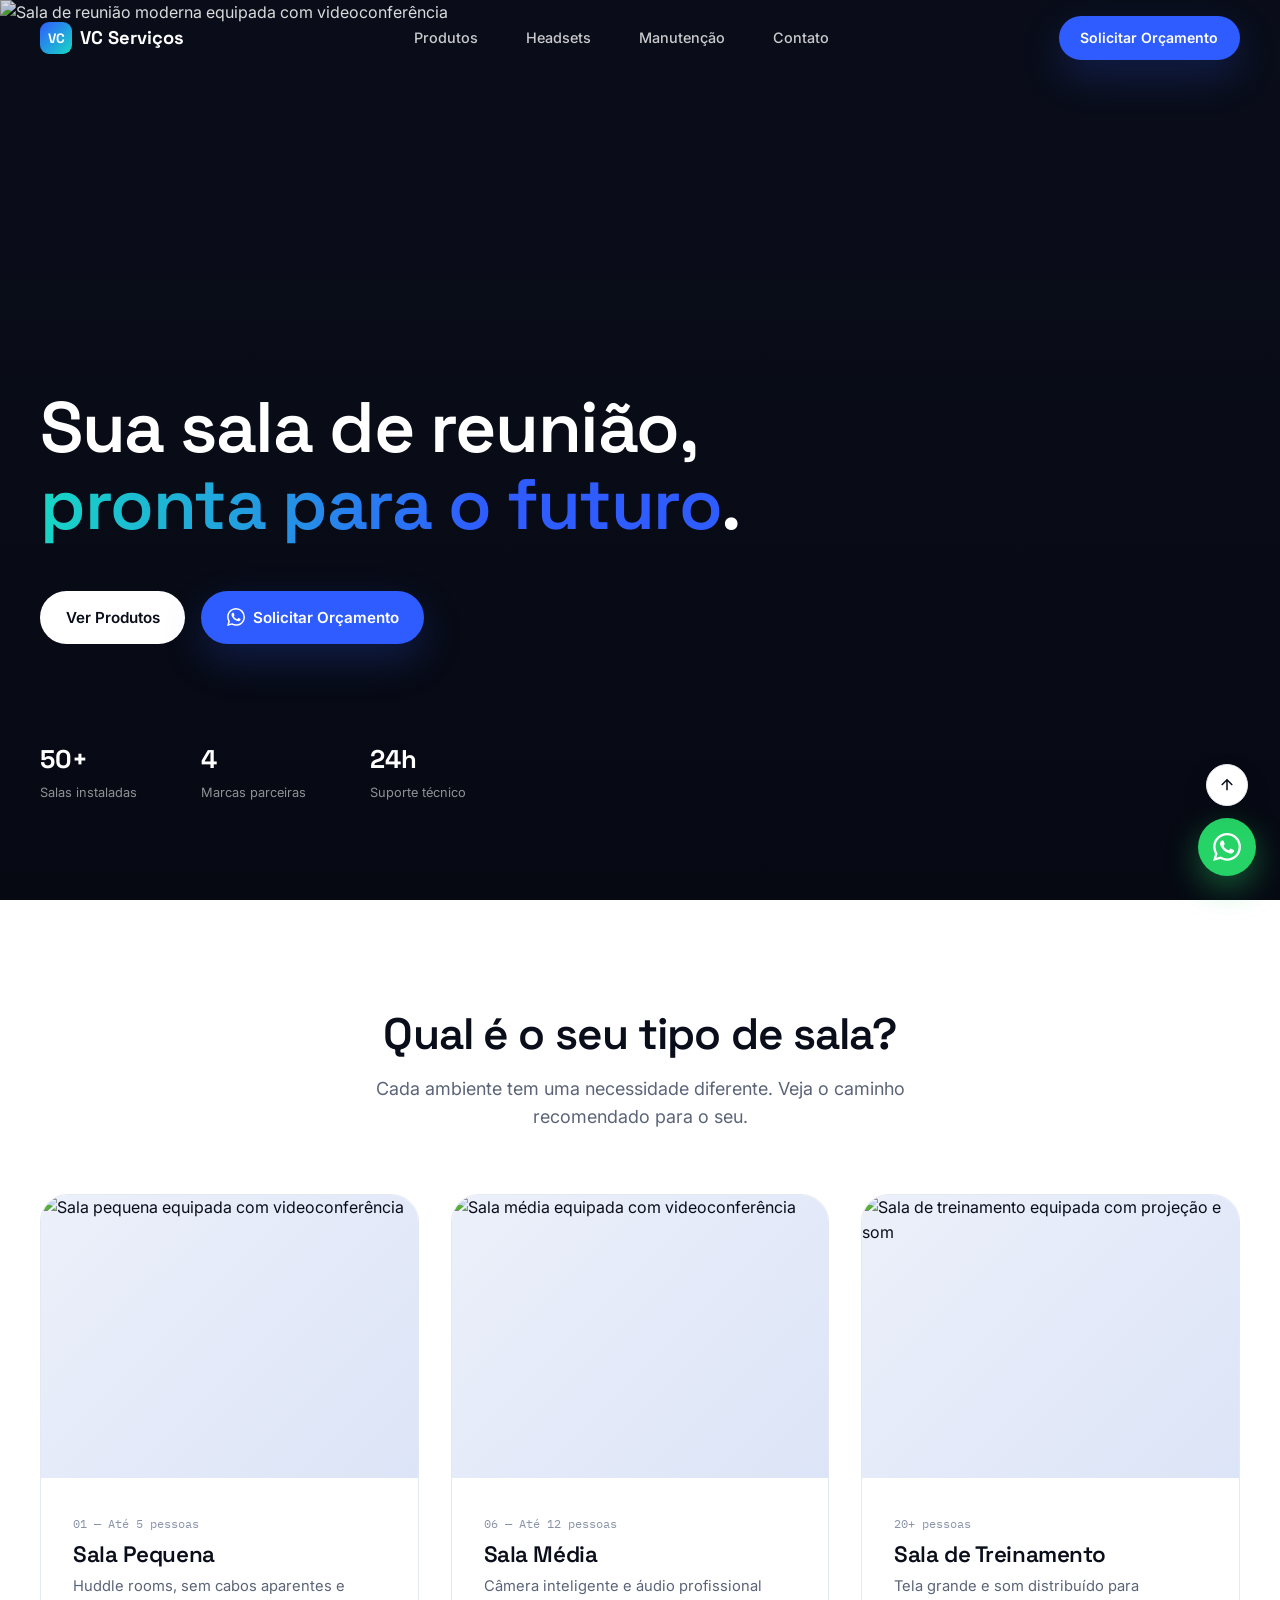
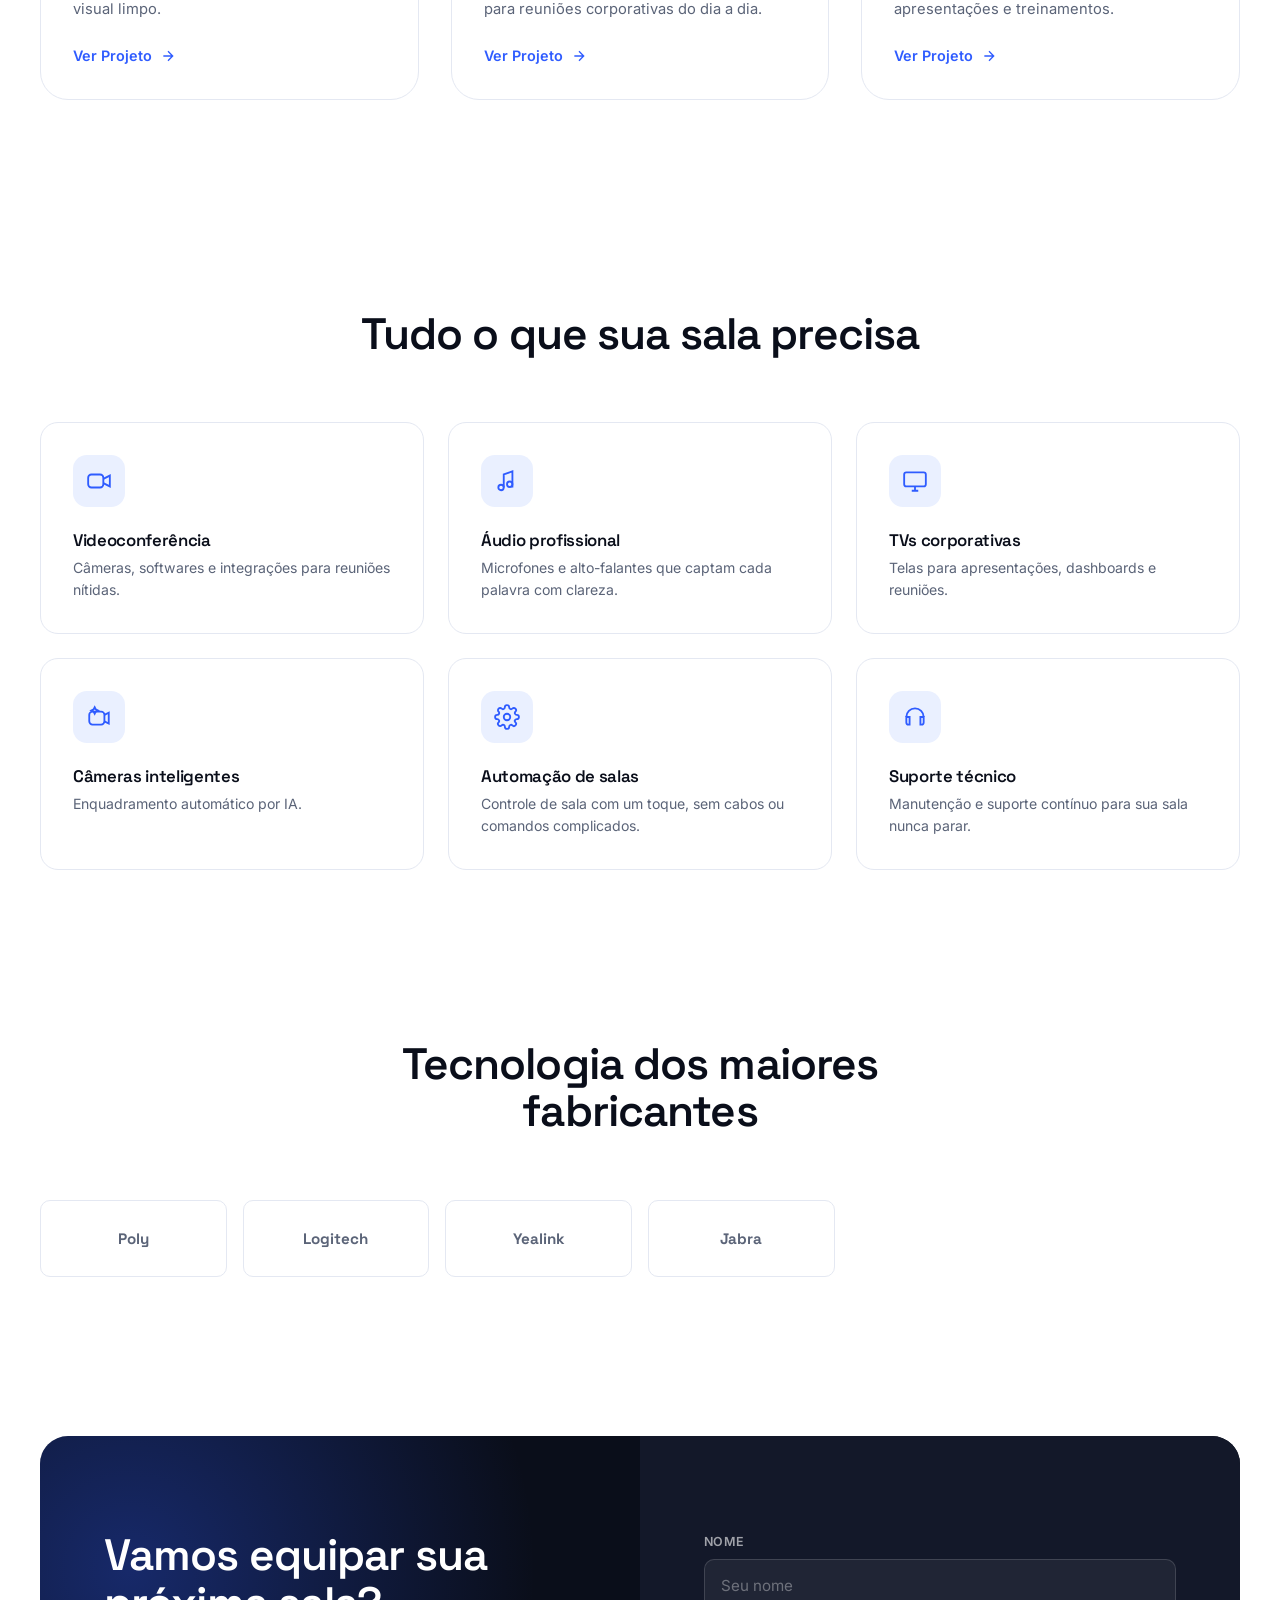
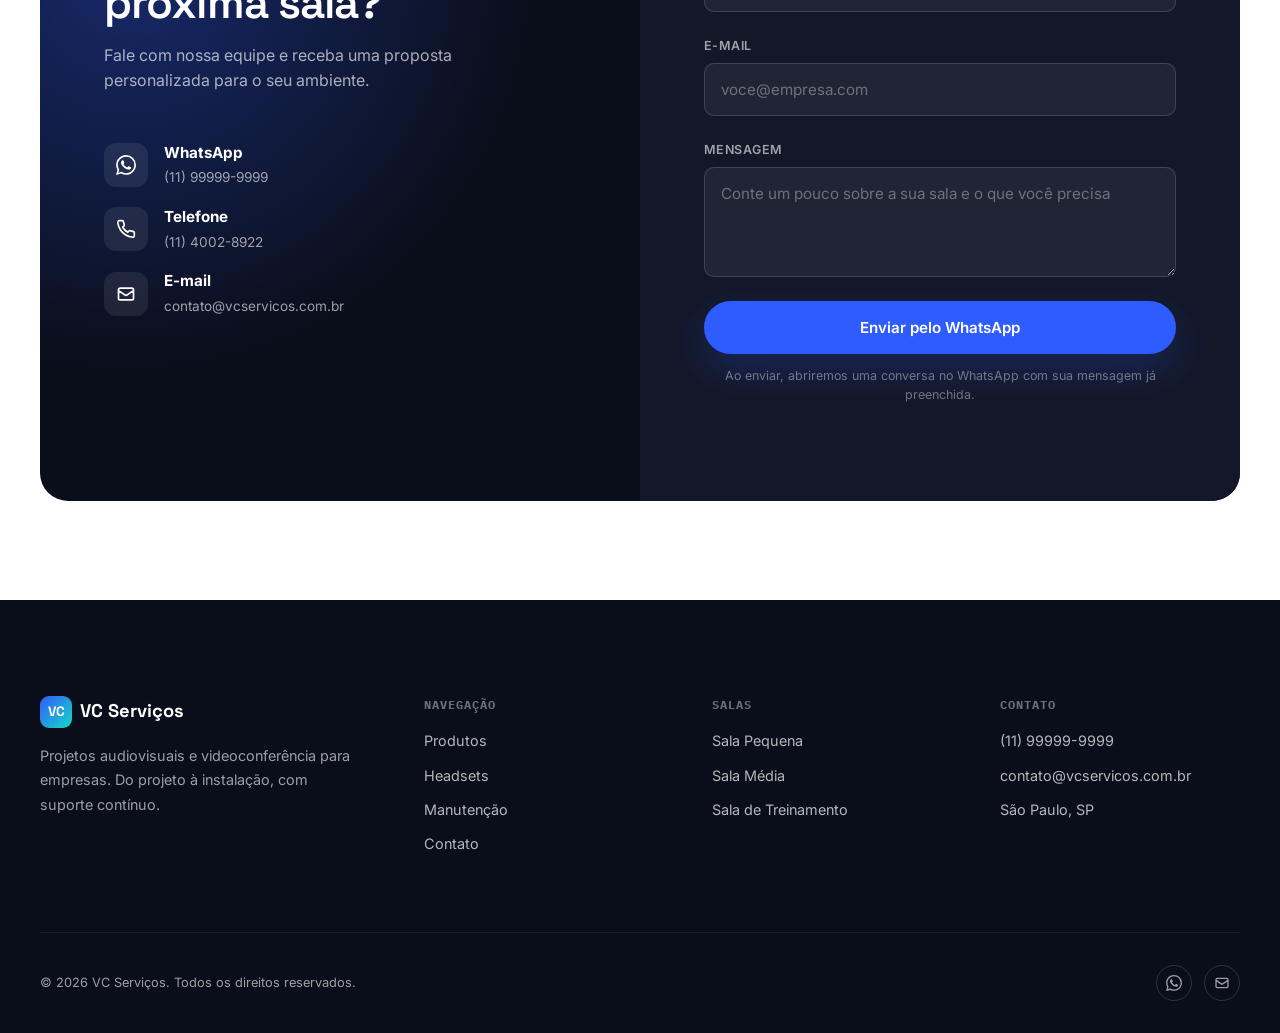
==== index.html @ ea846c91 "Create pages for headset and  maintence" ====
<!DOCTYPE html>
<html lang="pt-BR">
<head>
<meta charset="UTF-8" />
<meta name="viewport" content="width=device-width, initial-scale=1.0" />
<title>VC Serviços — Videoconferência e Projetos Audiovisuais Corporativos</title>
<meta name="description" content="Projetamos, instalamos e damos suporte a salas de reunião com videoconferência, áudio profissional e automação. Soluções para salas pequenas e médias." />
<link rel="preconnect" href="https://fonts.googleapis.com">
<link rel="preconnect" href="https://fonts.gstatic.com" crossorigin>
<link href="https://fonts.googleapis.com/css2?family=Space+Grotesk:wght@500;600;700&family=Inter:wght@400;500;600;700&family=IBM+Plex+Mono:wght@500&display=swap" rel="stylesheet">
<link rel="stylesheet" href="css/tokens.css" />
<link rel="stylesheet" href="css/components.css" />
<link rel="stylesheet" href="css/sections.css" />
</head>
<body>

<header class="header" id="site-header">
  <div class="container header-inner">
    <a href="index.html" class="brand">
      <span class="brand-mark">VC</span>
      VC Serviços
    </a>
    <nav class="nav-links">
      <a href="produtos.html">Produtos</a>
      <a href="headsets.html">Headsets</a>
      <a href="manutencao.html">Manutenção</a>
      <a href="#contato">Contato</a>
    </nav>
    <div class="header-actions">
      <a href="https://wa.me/5511999999999?text=Olá! Quero solicitar um orçamento." target="_blank" class="btn btn-primary">
        Solicitar Orçamento
      </a>
      <button class="nav-toggle" id="nav-toggle" aria-label="Abrir menu" aria-expanded="false">
        <svg viewBox="0 0 24 24" fill="none" stroke="currentColor" stroke-width="2"><path d="M4 7h16M4 12h16M4 17h16"/></svg>
      </button>
    </div>
  </div>
</header>

<div class="mobile-nav" id="mobile-nav">
  <a href="produtos.html">Produtos</a>
  <a href="headsets.html">Headsets</a>
  <a href="manutencao.html">Manutenção</a>
  <a href="#contato">Contato</a>
  <a href="https://wa.me/5511999999999?text=Olá! Quero solicitar um orçamento." target="_blank" class="btn btn-primary">Solicitar Orçamento</a>
</div>

<!-- ============================= HERO ============================= -->
<section class="hero">
  <div class="hero-media">
    <img src="https://images.pexels.com/photos/236730/pexels-photo-236730.jpeg?auto=compress&cs=tinysrgb&w=1600" alt="Sala de reunião moderna equipada com videoconferência">
  </div>

  <div class="container hero-inner">
    <div class="hero-content" data-reveal>
      <h1>Sua sala de reunião, <em>pronta para o futuro</em>.</h1>
      <div class="hero-actions">
        <a href="produtos.html" class="btn btn-light">Ver Produtos</a>
        <a href="https://wa.me/5511999999999?text=Olá! Quero solicitar um orçamento." target="_blank" class="btn btn-primary">
          <svg viewBox="0 0 24 24" fill="currentColor"><path d="M17.472 14.382c-.297-.149-1.758-.867-2.03-.967-.273-.099-.471-.148-.67.15-.197.297-.767.966-.94 1.164-.173.199-.347.223-.644.075-.297-.15-1.255-.463-2.39-1.475-.883-.788-1.48-1.761-1.653-2.059-.173-.297-.018-.458.13-.606.134-.133.298-.347.446-.52.149-.174.198-.298.298-.497.099-.198.05-.371-.025-.52-.075-.149-.669-1.612-.916-2.207-.242-.579-.487-.5-.669-.51-.173-.008-.371-.01-.57-.01-.198 0-.52.074-.792.372-.272.297-1.04 1.016-1.04 2.479 0 1.462 1.065 2.875 1.213 3.074.149.198 2.096 3.2 5.077 4.487.709.306 1.262.489 1.694.625.712.227 1.36.195 1.871.118.571-.085 1.758-.719 2.006-1.413.248-.694.248-1.289.173-1.413-.074-.124-.272-.198-.57-.347m-5.421 7.403h-.004a9.87 9.87 0 01-5.031-1.378l-.361-.214-3.741.982.998-3.648-.235-.374a9.86 9.86 0 01-1.51-5.26c.001-5.45 4.436-9.884 9.888-9.884 2.64 0 5.122 1.03 6.988 2.898a9.825 9.825 0 012.893 6.994c-.003 5.45-4.437 9.884-9.885 9.884m8.413-18.297A11.815 11.815 0 0012.05 0C5.495 0 .16 5.335.157 11.892c0 2.096.547 4.142 1.588 5.945L.057 24l6.305-1.654a11.882 11.882 0 005.683 1.448h.005c6.554 0 11.89-5.335 11.893-11.893a11.821 11.821 0 00-3.48-8.413z"/></svg>
          Solicitar Orçamento
        </a>
      </div>
      <div class="hero-meta">
        <div class="hero-meta-item"><strong>50+</strong><span>Salas instaladas</span></div>
        <div class="hero-meta-item"><strong>4</strong><span>Marcas parceiras</span></div>
        <div class="hero-meta-item"><strong>24h</strong><span>Suporte técnico</span></div>
      </div>
    </div>
  </div>

</section>

<section class="section" id="solucoes-salas">
  <div class="container">
    <div class="section-head center" data-reveal>
      <h2>Qual é o seu tipo de sala?</h2>
      <p>Cada ambiente tem uma necessidade diferente. Veja o caminho recomendado para o seu.</p>
    </div>

    <div class="room-grid">
      <article class="card room-card" data-reveal>
        <div class="media">
          <img src="https://images.pexels.com/photos/3767170/pexels-photo-3767170.jpeg?auto=compress&cs=tinysrgb&w=1200" alt="Sala pequena equipada com videoconferência" loading="lazy">
        </div>
        <div class="room-card-body">
          <span class="room-card-index">01 — Até 5 pessoas</span>
          <h3>Sala Pequena</h3>
          <p>Huddle rooms, sem cabos aparentes e visual limpo.</p>
          <a href="produtos.html?tipo=pequena" class="link-arrow">
            Ver Projeto
            <svg viewBox="0 0 24 24" fill="none" stroke="currentColor" stroke-width="2"><path d="M5 12h14M12 5l7 7-7 7"/></svg>
          </a>
        </div>
      </article>

      <article class="card room-card" data-reveal>
        <div class="media">
          <img src="https://images.pexels.com/photos/159805/meeting-modern-room-conference-159805.jpeg?auto=compress&cs=tinysrgb&w=1200" alt="Sala média equipada com videoconferência" loading="lazy">
        </div>
        <div class="room-card-body">
          <span class="room-card-index"> 06 — Até 12 pessoas</span>
          <h3>Sala Média</h3>
          <p>Câmera inteligente e áudio profissional para reuniões corporativas do dia a dia.</p>
          <a href="produtos.html?tipo=media" class="link-arrow">
            Ver Projeto
            <svg viewBox="0 0 24 24" fill="none" stroke="currentColor" stroke-width="2"><path d="M5 12h14M12 5l7 7-7 7"/></svg>
          </a>
        </div>
      </article>

      <article class="card room-card" data-reveal>
        <div class="media">
          <img src="https://images.pexels.com/photos/9300726/pexels-photo-9300726.jpeg?auto=compress&cs=tinysrgb&w=1200" alt="Sala de treinamento equipada com projeção e som" loading="lazy">
        </div>
        <div class="room-card-body">
          <span class="room-card-index"> 20+ pessoas</span>
          <h3>Sala de Treinamento</h3>
          <p>Tela grande e som distribuído para apresentações e treinamentos.</p>
          <a href="produtos.html?tipo=treinamento" class="link-arrow">
            Ver Projeto
            <svg viewBox="0 0 24 24" fill="none" stroke="currentColor" stroke-width="2"><path d="M5 12h14M12 5l7 7-7 7"/></svg>
          </a>
        </div>
      </article>
    </div>
  </div>
</section>


<!-- ========================= SOLUÇÕES ========================= -->
<section class="section" id="solucoes">
  <div class="container">
    <div class="section-head center" data-reveal>
      <h2>Tudo o que sua sala precisa</h2>
    </div>

    <div class="solutions-grid">
      <div class="solution-card" data-reveal>
        <div class="solution-icon"><svg viewBox="0 0 24 24" fill="none" stroke="currentColor" stroke-width="1.7"><rect x="2" y="6" width="14" height="12" rx="3"/><path d="M16 10l6-3v10l-6-3"/></svg></div>
        <h3>Videoconferência</h3>
        <p>Câmeras, softwares e integrações para reuniões nítidas.</p>
      </div>
      <div class="solution-card" data-reveal>
        <div class="solution-icon"><svg viewBox="0 0 24 24" fill="none" stroke="currentColor" stroke-width="1.7"><path d="M9 18V6l8-3v15"/><circle cx="6.5" cy="18" r="2.5"/><circle cx="14.5" cy="15" r="2.5"/></svg></div>
        <h3>Áudio profissional</h3>
        <p>Microfones e alto-falantes que captam cada palavra com clareza.</p>
      </div>
      <div class="solution-card" data-reveal>
        <div class="solution-icon"><svg viewBox="0 0 24 24" fill="none" stroke="currentColor" stroke-width="1.7"><rect x="2" y="4" width="20" height="13" rx="2"/><path d="M9 21h6M12 17v4"/></svg></div>
        <h3>TVs corporativas</h3>
        <p>Telas para apresentações, dashboards e reuniões.</p>
      </div>
      <div class="solution-card" data-reveal>
        <div class="solution-icon"><svg viewBox="0 0 24 24" fill="none" stroke="currentColor" stroke-width="1.7"><rect x="3" y="7" width="14" height="12" rx="3"/><path d="M17 10l4-2v10l-4-2"/><path d="M8 3l1 2 2 1-2 1-1 2-1-2-2-1 2-1z"/></svg></div>
        <h3>Câmeras inteligentes</h3>
        <p>Enquadramento automático por IA.</p>
      </div>
      <div class="solution-card" data-reveal>
        <div class="solution-icon"><svg viewBox="0 0 24 24" fill="none" stroke="currentColor" stroke-width="1.7"><circle cx="12" cy="12" r="3"/><path d="M19.4 15a1.7 1.7 0 00.34 1.87l.06.06a2 2 0 11-2.83 2.83l-.06-.06a1.7 1.7 0 00-1.87-.34 1.7 1.7 0 00-1 1.55V21a2 2 0 01-4 0v-.09A1.7 1.7 0 009 19.36a1.7 1.7 0 00-1.87.34l-.06.06a2 2 0 11-2.83-2.83l.06-.06A1.7 1.7 0 004.64 15a1.7 1.7 0 00-1.55-1H3a2 2 0 010-4h.09A1.7 1.7 0 004.64 9a1.7 1.7 0 00-.34-1.87l-.06-.06a2 2 0 112.83-2.83l.06.06A1.7 1.7 0 009 4.64a1.7 1.7 0 001-1.55V3a2 2 0 014 0v.09a1.7 1.7 0 001 1.55 1.7 1.7 0 001.87-.34l.06-.06a2 2 0 112.83 2.83l-.06.06A1.7 1.7 0 0019.36 9a1.7 1.7 0 001.55 1H21a2 2 0 010 4h-.09a1.7 1.7 0 00-1.55 1z"/></svg></div>
        <h3>Automação de salas</h3>
        <p>Controle de sala com um toque, sem cabos ou comandos complicados.</p>
      </div>
      <div class="solution-card" data-reveal>
        <div class="solution-icon"><svg viewBox="0 0 24 24" fill="none" stroke="currentColor" stroke-width="1.7"><path d="M4 12a8 8 0 0116 0"/><path d="M4 12v5a2 2 0 002 2h1v-7H4zM20 12v5a2 2 0 01-2 2h-1v-7h3z"/></svg></div>
        <h3>Suporte técnico</h3>
        <p>Manutenção e suporte contínuo para sua sala nunca parar.</p>
      </div>
    </div>
  </div>
</section>


<!-- ========================= MARCAS ========================= -->
<section class="section--tight">
  <div class="container">
    <div class="section-head center" data-reveal>
      <h2>Tecnologia dos maiores fabricantes</h2>
    </div>

    <div class="brands-row" data-reveal>
      <div class="brand-logo"><span>Poly</span></div>
      <div class="brand-logo"><span>Logitech</span></div>
      <div class="brand-logo"><span>Yealink</span></div>
      <div class="brand-logo"><span>Jabra</span></div>
    </div>
  </div>
</section>


<!-- ========================= CONTATO ========================= -->
<section class="section" id="contato">
  <div class="container">
    <div class="contact-section" data-reveal>
      <div class="contact-info">
        <h2>Vamos equipar sua próxima sala?</h2>
        <p>Fale com nossa equipe e receba uma proposta personalizada para o seu ambiente.</p>

        <div class="contact-channels">
          <div class="contact-channel">
            <div class="contact-channel-icon">
              <svg viewBox="0 0 24 24" fill="currentColor"><path d="M17.472 14.382c-.297-.149-1.758-.867-2.03-.967-.273-.099-.471-.148-.67.15-.197.297-.767.966-.94 1.164-.173.199-.347.223-.644.075-.297-.15-1.255-.463-2.39-1.475-.883-.788-1.48-1.761-1.653-2.059-.173-.297-.018-.458.13-.606.134-.133.298-.347.446-.52.149-.174.198-.298.298-.497.099-.198.05-.371-.025-.52-.075-.149-.669-1.612-.916-2.207-.242-.579-.487-.5-.669-.51-.173-.008-.371-.01-.57-.01-.198 0-.52.074-.792.372-.272.297-1.04 1.016-1.04 2.479 0 1.462 1.065 2.875 1.213 3.074.149.198 2.096 3.2 5.077 4.487.709.306 1.262.489 1.694.625.712.227 1.36.195 1.871.118.571-.085 1.758-.719 2.006-1.413.248-.694.248-1.289.173-1.413-.074-.124-.272-.198-.57-.347m-5.421 7.403h-.004a9.87 9.87 0 01-5.031-1.378l-.361-.214-3.741.982.998-3.648-.235-.374a9.86 9.86 0 01-1.51-5.26c.001-5.45 4.436-9.884 9.888-9.884 2.64 0 5.122 1.03 6.988 2.898a9.825 9.825 0 012.893 6.994c-.003 5.45-4.437 9.884-9.885 9.884m8.413-18.297A11.815 11.815 0 0012.05 0C5.495 0 .16 5.335.157 11.892c0 2.096.547 4.142 1.588 5.945L.057 24l6.305-1.654a11.882 11.882 0 005.683 1.448h.005c6.554 0 11.89-5.335 11.893-11.893a11.821 11.821 0 00-3.48-8.413z"/></svg>
            </div>
            <div><strong>WhatsApp</strong><a href="https://wa.me/5511999999999" target="_blank">(11) 99999-9999</a></div>
          </div>
          <div class="contact-channel">
            <div class="contact-channel-icon">
              <svg viewBox="0 0 24 24" fill="none" stroke="currentColor" stroke-width="2"><path d="M22 16.92v3a2 2 0 01-2.18 2 19.79 19.79 0 01-8.63-3.07 19.5 19.5 0 01-6-6 19.79 19.79 0 01-3.07-8.67A2 2 0 014.11 2h3a2 2 0 012 1.72c.127.96.361 1.903.7 2.81a2 2 0 01-.45 2.11L8.09 9.91a16 16 0 006 6l1.27-1.27a2 2 0 012.11-.45c.907.339 1.85.573 2.81.7A2 2 0 0122 16.92z"/></svg>
            </div>
            <div><strong>Telefone</strong><a href="tel:+551140028922">(11) 4002-8922</a></div>
          </div>
          <div class="contact-channel">
            <div class="contact-channel-icon">
              <svg viewBox="0 0 24 24" fill="none" stroke="currentColor" stroke-width="2"><path d="M3 8l7.89 5.26a2 2 0 002.22 0L21 8M5 19h14a2 2 0 002-2V7a2 2 0 00-2-2H5a2 2 0 00-2 2v10a2 2 0 002 2z"/></svg>
            </div>
            <div><strong>E-mail</strong><a href="mailto:contato@vcservicos.com.br">contato@vcservicos.com.br</a></div>
          </div>
        </div>
      </div>

      <form class="contact-form" id="contact-form">
        <div class="form-row">
          <label for="cf-name">Nome</label>
          <input type="text" id="cf-name" name="nome" placeholder="Seu nome" required>
        </div>
        <div class="form-row">
          <label for="cf-email">E-mail</label>
          <input type="email" id="cf-email" name="email" placeholder="voce@empresa.com">
        </div>
        <div class="form-row">
          <label for="cf-message">Mensagem</label>
          <textarea id="cf-message" name="mensagem" placeholder="Conte um pouco sobre a sua sala e o que você precisa"></textarea>
        </div>
        <button type="submit" class="btn btn-primary btn-block">Enviar pelo WhatsApp</button>
        <p class="form-note">Ao enviar, abriremos uma conversa no WhatsApp com sua mensagem já preenchida.</p>
      </form>
    </div>
  </div>
</section>

<!-- ========================= FOOTER ========================= -->
<footer class="footer">
  <div class="container">
    <div class="footer-top">
      <div class="footer-brand">
        <a href="index.html" class="brand" style="color:white">
          <span class="brand-mark">VC</span>
          VC Serviços
        </a>
        <p>Projetos audiovisuais e videoconferência para empresas. Do projeto à instalação, com suporte contínuo.</p>
      </div>
      <div class="footer-col">
        <h5>Navegação</h5>
        <a href="produtos.html">Produtos</a>
        <a href="headsets.html">Headsets</a>
        <a href="manutencao.html">Manutenção</a>
        <a href="#contato">Contato</a>
      </div>
      <div class="footer-col">
        <h5>Salas</h5>
        <a href="produtos.html?tipo=pequena">Sala Pequena</a>
        <a href="produtos.html?tipo=media">Sala Média</a>
        <a href="produtos.html?tipo=treinamento">Sala de Treinamento</a>
      </div>
      <div class="footer-col">
        <h5>Contato</h5>
        <a href="https://wa.me/5511999999999" target="_blank">(11) 99999-9999</a>
        <a href="mailto:contato@vcservicos.com.br">contato@vcservicos.com.br</a>
        <p>São Paulo, SP</p>
      </div>
    </div>
    <div class="footer-bottom">
      <p>&copy; <span id="current-year">2026</span> VC Serviços. Todos os direitos reservados.</p>
      <div class="footer-social">
        <a href="https://wa.me/5511999999999" target="_blank" aria-label="WhatsApp">
          <svg viewBox="0 0 24 24" fill="currentColor"><path d="M17.472 14.382c-.297-.149-1.758-.867-2.03-.967-.273-.099-.471-.148-.67.15-.197.297-.767.966-.94 1.164-.173.199-.347.223-.644.075-.297-.15-1.255-.463-2.39-1.475-.883-.788-1.48-1.761-1.653-2.059-.173-.297-.018-.458.13-.606.134-.133.298-.347.446-.52.149-.174.198-.298.298-.497.099-.198.05-.371-.025-.52-.075-.149-.669-1.612-.916-2.207-.242-.579-.487-.5-.669-.51-.173-.008-.371-.01-.57-.01-.198 0-.52.074-.792.372-.272.297-1.04 1.016-1.04 2.479 0 1.462 1.065 2.875 1.213 3.074.149.198 2.096 3.2 5.077 4.487.709.306 1.262.489 1.694.625.712.227 1.36.195 1.871.118.571-.085 1.758-.719 2.006-1.413.248-.694.248-1.289.173-1.413-.074-.124-.272-.198-.57-.347m-5.421 7.403h-.004a9.87 9.87 0 01-5.031-1.378l-.361-.214-3.741.982.998-3.648-.235-.374a9.86 9.86 0 01-1.51-5.26c.001-5.45 4.436-9.884 9.888-9.884 2.64 0 5.122 1.03 6.988 2.898a9.825 9.825 0 012.893 6.994c-.003 5.45-4.437 9.884-9.885 9.884m8.413-18.297A11.815 11.815 0 0012.05 0C5.495 0 .16 5.335.157 11.892c0 2.096.547 4.142 1.588 5.945L.057 24l6.305-1.654a11.882 11.882 0 005.683 1.448h.005c6.554 0 11.89-5.335 11.893-11.893a11.821 11.821 0 00-3.48-8.413z"/></svg>
        </a>
        <a href="mailto:contato@vcservicos.com.br" aria-label="E-mail">
          <svg viewBox="0 0 24 24" fill="none" stroke="currentColor" stroke-width="2"><path d="M3 8l7.89 5.26a2 2 0 002.22 0L21 8M5 19h14a2 2 0 002-2V7a2 2 0 00-2-2H5a2 2 0 00-2 2v10a2 2 0 002 2z"/></svg>
        </a>
      </div>
    </div>
  </div>
</footer>

<div class="float-stack">
  <button class="back-to-top" id="back-to-top" aria-label="Voltar ao topo">
    <svg viewBox="0 0 24 24" fill="none" stroke="currentColor" stroke-width="2"><path d="M12 19V5M5 12l7-7 7 7"/></svg>
  </button>
  <a href="https://wa.me/5511999999999" target="_blank" class="wa-float" aria-label="WhatsApp">
    <svg viewBox="0 0 24 24" fill="currentColor"><path d="M17.472 14.382c-.297-.149-1.758-.867-2.03-.967-.273-.099-.471-.148-.67.15-.197.297-.767.966-.94 1.164-.173.199-.347.223-.644.075-.297-.15-1.255-.463-2.39-1.475-.883-.788-1.48-1.761-1.653-2.059-.173-.297-.018-.458.13-.606.134-.133.298-.347.446-.52.149-.174.198-.298.298-.497.099-.198.05-.371-.025-.52-.075-.149-.669-1.612-.916-2.207-.242-.579-.487-.5-.669-.51-.173-.008-.371-.01-.57-.01-.198 0-.52.074-.792.372-.272.297-1.04 1.016-1.04 2.479 0 1.462 1.065 2.875 1.213 3.074.149.198 2.096 3.2 5.077 4.487.709.306 1.262.489 1.694.625.712.227 1.36.195 1.871.118.571-.085 1.758-.719 2.006-1.413.248-.694.248-1.289.173-1.413-.074-.124-.272-.198-.57-.347m-5.421 7.403h-.004a9.87 9.87 0 01-5.031-1.378l-.361-.214-3.741.982.998-3.648-.235-.374a9.86 9.86 0 01-1.51-5.26c.001-5.45 4.436-9.884 9.888-9.884 2.64 0 5.122 1.03 6.988 2.898a9.825 9.825 0 012.893 6.994c-.003 5.45-4.437 9.884-9.885 9.884m8.413-18.297A11.815 11.815 0 0012.05 0C5.495 0 .16 5.335.157 11.892c0 2.096.547 4.142 1.588 5.945L.057 24l6.305-1.654a11.882 11.882 0 005.683 1.448h.005c6.554 0 11.89-5.335 11.893-11.893a11.821 11.821 0 00-3.48-8.413z"/></svg>
  </a>
</div>

<script src="js/main.js"></script>
</body>
</html>
---- css/tokens.css ----
/* ==========================================================================
   VC SERVIÇOS — DESIGN TOKENS
   Sistema de design: cor, tipografia, espaçamento, sombra, movimento.
   ========================================================================== */

:root {
  /* --- Cor: base neutra fria + acento elétrico + acento de sinal (teal) --- */
  --ink:        #0A0E1A;   /* texto principal / fundo escuro */
  --ink-2:      #131829;   /* fundo escuro secundário (cards no dark) */
  --ink-3:      #1C2338;   /* borda / hairline no dark */
  --paper:      #FFFFFF;   /* fundo claro */
  --mist:       #F4F6FB;   /* fundo de seção claro alternado */
  --mist-2:     #ECF0FA;   /* fundo de card claro */
  --line:       #E4E8F2;   /* hairline no claro */
  --muted:      #5B6478;   /* texto secundário */
  --muted-2:    #8A93A8;   /* texto terciário / legendas */

  --accent:       #2F5CFF; /* azul elétrico — cor de marca */
  --accent-ink:   #1A3ECC; /* azul mais escuro (hover/texto sobre claro) */
  --accent-soft:  #EAF0FF; /* azul muito claro (fundo de badge) */
  --signal:       #17D9C4; /* teal "sinal de vídeo" — acento secundário */
  --signal-ink:   #0EA898;
  --amber:        #FF9F43; /* uso pontual em depoimentos / avaliação */

  /* --- Tipografia --- */
  --font-display: 'Space Grotesk', 'Inter', system-ui, sans-serif;
  --font-body:    'Inter', system-ui, -apple-system, 'Segoe UI', sans-serif;
  --font-mono:    'IBM Plex Mono', 'SFMono-Regular', Consolas, monospace;

  /* Escala fluida (clamp = mínimo, preferido em vw, máximo) */
  --fs-eyebrow:  0.8125rem;
  --fs-body:     1rem;
  --fs-lg:       1.125rem;
  --fs-h4:       clamp(1.15rem, 1rem + 0.6vw, 1.4rem);
  --fs-h3:       clamp(1.4rem, 1.15rem + 1.1vw, 1.9rem);
  --fs-h2:       clamp(1.9rem, 1.5rem + 1.8vw, 2.75rem);
  --fs-h1:       clamp(2.6rem, 1.9rem + 3.2vw, 4.5rem);

  /* --- Espaçamento (escala 4px) --- */
  --sp-1: 0.25rem;
  --sp-2: 0.5rem;
  --sp-3: 0.75rem;
  --sp-4: 1rem;
  --sp-5: 1.5rem;
  --sp-6: 2rem;
  --sp-7: 3rem;
  --sp-8: 4rem;
  --sp-9: 6rem;
  --sp-10: 8rem;

  --section-py: clamp(4rem, 3rem + 4vw, 7rem);
  --container-w: 1280px;
  --container-pad: clamp(1.25rem, 1rem + 2vw, 2.5rem);

  /* --- Forma --- */
  --r-sm: 10px;
  --r-md: 18px;
  --r-lg: 28px;
  --r-pill: 999px;

  /* --- Sombra (suave, difusa, nunca dura) --- */
  --shadow-sm: 0 2px 10px rgba(10, 14, 26, 0.05);
  --shadow-md: 0 12px 32px rgba(10, 14, 26, 0.08);
  --shadow-lg: 0 24px 64px rgba(10, 14, 26, 0.12);
  --shadow-accent: 0 16px 40px rgba(47, 92, 255, 0.22);

  /* --- Movimento --- */
  --ease: cubic-bezier(0.16, 1, 0.3, 1);
  --dur-fast: 180ms;
  --dur-med: 420ms;
  --dur-slow: 800ms;
}

/* ==========================================================================
   RESET — compatibilidade entre navegadores
   ========================================================================== */
*, *::before, *::after { box-sizing: border-box; }
* { margin: 0; }

html {
  -webkit-text-size-adjust: 100%;
  text-size-adjust: 100%;
  scroll-behavior: smooth;
}

@media (prefers-reduced-motion: reduce) {
  html { scroll-behavior: auto; }
  *, *::before, *::after {
    animation-duration: 0.01ms !important;
    animation-iteration-count: 1 !important;
    transition-duration: 0.01ms !important;
    scroll-behavior: auto !important;
  }
}

body {
  font-family: var(--font-body);
  font-size: var(--fs-body);
  color: var(--ink);
  background: var(--paper);
  line-height: 1.55;
  -webkit-font-smoothing: antialiased;
  -moz-osx-font-smoothing: grayscale;
  text-rendering: optimizeLegibility;
  overflow-x: hidden;
}

img, picture, video, canvas, svg { display: block; max-width: 100%; height: auto; }

button, input, textarea, select {
  font: inherit;
  color: inherit;
  -webkit-appearance: none;
  appearance: none;
  background: none;
  border: none;
}

button { cursor: pointer; }
a { color: inherit; text-decoration: none; -webkit-tap-highlight-color: transparent; }
ul, ol { list-style: none; padding: 0; }

h1, h2, h3, h4 {
  font-family: var(--font-display);
  font-weight: 600;
  line-height: 1.08;
  letter-spacing: -0.02em;
}

/* Foco visível — acessibilidade, nunca removido */
:focus-visible {
  outline: 2px solid var(--accent);
  outline-offset: 3px;
  border-radius: 4px;
}

::selection { background: var(--accent); color: white; }
---- css/components.css ----
/* ==========================================================================
   LAYOUT PRIMITIVES
   ========================================================================== */
.container {
  width: 100%;
  max-width: var(--container-w);
  margin-inline: auto;
  padding-inline: var(--container-pad);
}

.section { padding-block: var(--section-py); }
.section--tight { padding-block: calc(var(--section-py) * 0.6); }
.section--dark { background: var(--ink); color: white; }
.section--mist { background: var(--mist); }

.eyebrow {
  display: inline-flex;
  align-items: center;
  gap: var(--sp-2);
  font-family: var(--font-mono);
  font-size: var(--fs-eyebrow);
  font-weight: 500;
  letter-spacing: 0.06em;
  text-transform: uppercase;
  color: var(--accent);
}

.eyebrow::before {
  content: '';
  width: 6px;
  height: 6px;
  border-radius: 50%;
  background: var(--signal);
  box-shadow: 0 0 0 4px var(--signal-ink, rgba(23,217,196,0.18));
}

.section--dark .eyebrow { color: var(--signal); }

.section-head {
  max-width: 640px;
  margin-bottom: var(--sp-8);
}

.section-head.center { margin-inline: auto; text-align: center; }

.section-head h2 { font-size: var(--fs-h2); margin-top: var(--sp-3); }
.section-head p { font-size: var(--fs-lg); color: var(--muted); margin-top: var(--sp-4); }
.section--dark .section-head p { color: rgba(255,255,255,0.65); }

.section-head-row {
  display: flex;
  align-items: flex-end;
  justify-content: space-between;
  gap: var(--sp-6);
  flex-wrap: wrap;
  margin-bottom: var(--sp-8);
}

.section-head-row .section-head { margin-bottom: 0; }

/* ==========================================================================
   BOTÕES
   ========================================================================== */
.btn {
  display: inline-flex;
  align-items: center;
  justify-content: center;
  gap: var(--sp-2);
  padding: 0.9rem 1.6rem;
  border-radius: var(--r-pill);
  font-family: var(--font-body);
  font-size: 0.95rem;
  font-weight: 600;
  white-space: nowrap;
  transition: transform var(--dur-fast) var(--ease), box-shadow var(--dur-fast) var(--ease), background var(--dur-fast) var(--ease), border-color var(--dur-fast) var(--ease);
}

.btn svg { width: 18px; height: 18px; flex-shrink: 0; }

.btn-primary {
  background: var(--accent);
  color: white;
  box-shadow: var(--shadow-accent);
}
.btn-primary:hover { transform: translateY(-2px); box-shadow: 0 20px 48px rgba(47,92,255,0.3); }

.btn-ghost {
  background: transparent;
  color: var(--ink);
  border: 1.5px solid var(--line);
}
.btn-ghost:hover { border-color: var(--ink); transform: translateY(-2px); }

.section--dark .btn-ghost { color: white; border-color: rgba(255,255,255,0.25); }
.section--dark .btn-ghost:hover { border-color: white; }

.btn-light {
  background: white;
  color: var(--ink);
}
.btn-light:hover { transform: translateY(-2px); box-shadow: var(--shadow-lg); }

.btn-block { width: 100%; }

.link-arrow {
  display: inline-flex;
  align-items: center;
  gap: var(--sp-2);
  font-weight: 600;
  font-size: 0.9rem;
  color: var(--accent);
}
.link-arrow svg { width: 16px; height: 16px; transition: transform var(--dur-fast) var(--ease); }
.link-arrow:hover svg { transform: translateX(4px); }

/* ==========================================================================
   HEADER
   ========================================================================== */
.header {
  position: fixed;
  inset-inline: 0;
  top: 0;
  z-index: 100;
  padding-block: var(--sp-4);
  transition: background var(--dur-med) var(--ease), padding var(--dur-med) var(--ease), box-shadow var(--dur-med) var(--ease);
}

.header::before {
  content: '';
  position: absolute;
  inset: 0;
  background: rgba(10, 14, 26, 0.0);
  backdrop-filter: blur(0px);
  -webkit-backdrop-filter: blur(0px);
  transition: background var(--dur-med) var(--ease), backdrop-filter var(--dur-med) var(--ease);
  z-index: -1;
}

.header.is-scrolled { padding-block: var(--sp-3); box-shadow: var(--shadow-sm); }
.header.is-scrolled::before {
  background: rgba(255,255,255,0.85);
  backdrop-filter: blur(16px);
  -webkit-backdrop-filter: blur(16px);
}

.header-inner {
  display: flex;
  align-items: center;
  justify-content: space-between;
  gap: var(--sp-6);
}

.brand {
  display: flex;
  align-items: center;
  gap: var(--sp-2);
  font-family: var(--font-display);
  font-weight: 700;
  font-size: 1.15rem;
  color: var(--paper);
  transition: color var(--dur-fast) var(--ease);
}

.header.is-scrolled .brand,
.header.on-light .brand { color: var(--ink); }

.brand-mark {
  width: 32px;
  height: 32px;
  border-radius: 9px;
  background: linear-gradient(135deg, var(--accent), var(--signal));
  display: flex;
  align-items: center;
  justify-content: center;
  color: white;
  font-size: 0.85rem;
  font-weight: 800;
  flex-shrink: 0;
}

.nav-links {
  display: flex;
  align-items: center;
  gap: var(--sp-7);
}

.nav-links a {
  font-size: 0.9rem;
  font-weight: 500;
  color: rgba(255,255,255,0.78);
  transition: color var(--dur-fast) var(--ease);
  position: relative;
}

.header.is-scrolled .nav-links a,
.header.on-light .nav-links a { color: var(--muted); }

.nav-links a:hover,
.nav-links a.active { color: var(--paper); }
.header.is-scrolled .nav-links a:hover,
.header.is-scrolled .nav-links a.active,
.header.on-light .nav-links a:hover,
.header.on-light .nav-links a.active { color: var(--ink); }

.header-actions { display: flex; align-items: center; gap: var(--sp-4); }

.header .btn-primary { padding: 0.7rem 1.35rem; font-size: 0.88rem; }

.nav-toggle {
  display: none;
  width: 40px;
  height: 40px;
  align-items: center;
  justify-content: center;
  border-radius: 10px;
  color: white;
}
.header.is-scrolled .nav-toggle,
.header.on-light .nav-toggle { color: var(--ink); }

.nav-toggle svg { width: 22px; height: 22px; }

/* Menu mobile */
.mobile-nav {
  position: fixed;
  inset: 0;
  z-index: 99;
  background: var(--ink);
  display: flex;
  flex-direction: column;
  justify-content: center;
  gap: var(--sp-6);
  padding: var(--sp-8);
  transform: translateY(-100%);
  opacity: 0;
  transition: transform var(--dur-med) var(--ease), opacity var(--dur-med) var(--ease);
  pointer-events: none;
}

.mobile-nav.open { transform: translateY(0); opacity: 1; pointer-events: auto; }

.mobile-nav a {
  font-family: var(--font-display);
  font-size: 2rem;
  font-weight: 600;
  color: white;
}

.mobile-nav .btn-primary { align-self: flex-start; margin-top: var(--sp-4); }

@media (max-width: 900px) {
  .nav-links, .header-actions .btn-primary { display: none; }
  .nav-toggle { display: flex; }
}

/* ==========================================================================
   BADGES / TAGS
   ========================================================================== */
.tag {
  display: inline-flex;
  align-items: center;
  padding: 0.3rem 0.75rem;
  border-radius: var(--r-pill);
  font-size: 0.75rem;
  font-weight: 600;
  background: var(--accent-soft);
  color: var(--accent-ink);
}

.tag--dark { background: rgba(255,255,255,0.12); color: white; }

/* ==========================================================================
   CARD BASE
   ========================================================================== */
.card {
  background: white;
  border-radius: var(--r-lg);
  border: 1px solid var(--line);
  overflow: hidden;
  transition: transform var(--dur-med) var(--ease), box-shadow var(--dur-med) var(--ease), border-color var(--dur-med) var(--ease);
}

.card:hover { transform: translateY(-6px); box-shadow: var(--shadow-lg); border-color: transparent; }

/* Wrapper de mídia com fallback (usado sempre que uma foto real ainda não existe) */
.media {
  position: relative;
  overflow: hidden;
  background: linear-gradient(135deg, var(--mist-2), #DCE4F7);
}

.media img {
  width: 100%;
  height: 100%;
  object-fit: cover;
  object-position: center;
  transition: transform var(--dur-slow) var(--ease);
}

.card:hover .media img { transform: scale(1.05); }

.media-fallback {
  display: flex;
  align-items: center;
  justify-content: center;
  width: 100%;
  height: 100%;
  position: absolute;
  inset: 0;
}

.media-fallback svg { width: 40%; height: 40%; color: var(--accent); opacity: 0.35; }

/* ==========================================================================
   REVEAL ON SCROLL
   ========================================================================== */
[data-reveal] {
  opacity: 0;
  transform: translateY(28px);
  transition: opacity var(--dur-slow) var(--ease), transform var(--dur-slow) var(--ease);
}
[data-reveal].is-visible { opacity: 1; transform: translateY(0); }
@media (prefers-reduced-motion: reduce) {
  [data-reveal] { opacity: 1; transform: none; }
}

/* ==========================================================================
   FOOTER
   ========================================================================== */
.footer {
  background: var(--ink);
  color: rgba(255,255,255,0.6);
  padding-block: var(--sp-9) var(--sp-6);
}

.footer-top {
  display: grid;
  grid-template-columns: 1.4fr 1fr 1fr 1fr;
  gap: var(--sp-7);
  padding-bottom: var(--sp-8);
  border-bottom: 1px solid rgba(255,255,255,0.08);
}

.footer-brand p { margin-top: var(--sp-4); font-size: 0.9rem; line-height: 1.7; max-width: 320px; }

.footer-col h5 {
  font-family: var(--font-mono);
  font-size: 0.75rem;
  letter-spacing: 0.08em;
  text-transform: uppercase;
  color: rgba(255,255,255,0.4);
  margin-bottom: var(--sp-4);
}

.footer-col a, .footer-col p {
  display: block;
  font-size: 0.9rem;
  color: rgba(255,255,255,0.7);
  margin-bottom: var(--sp-3);
  transition: color var(--dur-fast) var(--ease);
}

.footer-col a:hover { color: white; }

.footer-bottom {
  display: flex;
  justify-content: space-between;
  align-items: center;
  flex-wrap: wrap;
  gap: var(--sp-3);
  padding-top: var(--sp-6);
  font-size: 0.8rem;
}

.footer-social { display: flex; gap: var(--sp-3); }
.footer-social a {
  width: 36px; height: 36px;
  border-radius: 50%;
  border: 1px solid rgba(255,255,255,0.15);
  display: flex; align-items: center; justify-content: center;
  transition: all var(--dur-fast) var(--ease);
}
.footer-social a:hover { background: white; color: var(--ink); }
.footer-social svg { width: 16px; height: 16px; }

@media (max-width: 900px) {
  .footer-top { grid-template-columns: 1fr 1fr; }
}
@media (max-width: 560px) {
  .footer-top { grid-template-columns: 1fr; }
}

/* ==========================================================================
   FLOATING WHATSAPP + BACK TO TOP
   ========================================================================== */
.float-stack {
  position: fixed;
  right: var(--sp-5);
  bottom: var(--sp-5);
  z-index: 90;
  display: flex;
  flex-direction: column;
  align-items: center;
  gap: var(--sp-3);
}

.wa-float {
  width: 58px; height: 58px;
  border-radius: 50%;
  background: #25D366;
  color: white;
  display: flex; align-items: center; justify-content: center;
  box-shadow: 0 12px 32px rgba(37, 211, 102, 0.4);
  transition: transform var(--dur-fast) var(--ease);
}
.wa-float:hover { transform: scale(1.08); }
.wa-float svg { width: 28px; height: 28px; }

.back-to-top {
  width: 42px; height: 42px;
  border-radius: 50%;
  background: white;
  border: 1px solid var(--line);
  box-shadow: var(--shadow-md);
  display: flex; align-items: center; justify-content: center;
  color: var(--ink);
  opacity: 0; visibility: hidden; transform: translateY(8px);
  transition: all var(--dur-fast) var(--ease);
}
.back-to-top.visible { opacity: 1; visibility: visible; transform: translateY(0); }
.back-to-top svg { width: 18px; height: 18px; }

/* ==========================================================================
   BREADCRUMB
   ========================================================================== */
.breadcrumb-bar {
  background: var(--mist);
  border-bottom: 1px solid var(--line);
  padding-block: var(--sp-3);
  margin-top: 76px;
}
.breadcrumb { display: flex; align-items: center; flex-wrap: wrap; gap: var(--sp-2); font-size: 0.82rem; }
.breadcrumb a { color: var(--muted); transition: color var(--dur-fast) var(--ease); }
.breadcrumb a:hover { color: var(--accent); }
.breadcrumb-sep { color: var(--muted-2); }
.breadcrumb-current { color: var(--ink); font-weight: 500; }
---- css/sections.css ----
/* ==========================================================================
   HERO
   ========================================================================== */
.hero {
  position: relative;
  min-height: 100svh;
  display: flex;
  align-items: flex-end;
  color: white;
  background: var(--ink);
  overflow: hidden;
  padding-bottom: var(--sp-9);
}

.hero-media {
  position: absolute;
  inset: 0;
  z-index: 0;
}

/* Adicione aqui a imagem/vídeo real da sala de reunião */
.hero-media img,
.hero-media video {
  width: 100%;
  height: 100%;
  object-fit: cover;
  object-position: center 35%;
}

.hero-media-fallback {
  position: absolute;
  inset: 0;
  background:
    radial-gradient(circle at 18% 22%, rgba(47,92,255,0.35), transparent 45%),
    radial-gradient(circle at 82% 78%, rgba(23,217,196,0.28), transparent 50%),
    linear-gradient(160deg, #0A0E1A 0%, #101832 55%, #0A0E1A 100%);
}

.hero-media-fallback svg { position: absolute; inset: 0; width: 100%; height: 100%; opacity: 0.5; }

.hero::after {
  content: '';
  position: absolute;
  inset: 0;
  background: linear-gradient(0deg, rgba(6,9,18,0.92) 0%, rgba(6,9,18,0.45) 45%, rgba(6,9,18,0.15) 70%);
  z-index: 1;
}

.hero-inner {
  position: relative;
  z-index: 2;
  width: 100%;
}

.hero-content { max-width: 760px; }

.hero .eyebrow { color: var(--signal); margin-bottom: var(--sp-5); }

.hero h1 {
  font-size: var(--fs-h1);
  color: white;
}

.hero h1 em {
  font-style: normal;
  background: linear-gradient(100deg, var(--signal), var(--accent) 65%);
  -webkit-background-clip: text;
  background-clip: text;
  color: transparent;
}

.hero p {
  font-size: var(--fs-lg);
  color: rgba(255,255,255,0.72);
  max-width: 46ch;
  margin-top: var(--sp-5);
}

.hero-actions {
  display: flex;
  gap: var(--sp-4);
  flex-wrap: wrap;
  margin-top: var(--sp-7);
}

.hero-meta {
  display: flex;
  gap: var(--sp-8);
  margin-top: var(--sp-9);
  flex-wrap: wrap;
}

.hero-meta-item strong {
  display: block;
  font-family: var(--font-display);
  font-size: 1.6rem;
  color: white;
}
.hero-meta-item span {
  font-size: 0.8rem;
  color: rgba(255,255,255,0.55);
}

.scroll-cue {
  position: absolute;
  right: var(--container-pad);
  bottom: var(--sp-6);
  z-index: 2;
  display: flex;
  flex-direction: column;
  align-items: center;
  gap: var(--sp-2);
  color: rgba(255,255,255,0.55);
  font-family: var(--font-mono);
  font-size: 0.7rem;
  letter-spacing: 0.08em;
  text-transform: uppercase;
}

.scroll-cue-line {
  width: 1px;
  height: 42px;
  background: linear-gradient(180deg, rgba(255,255,255,0.6), transparent);
  animation: scrollcue 2s var(--ease) infinite;
}

@keyframes scrollcue {
  0% { transform: scaleY(0); transform-origin: top; }
  50% { transform: scaleY(1); transform-origin: top; }
  50.01% { transform-origin: bottom; }
  100% { transform: scaleY(0); transform-origin: bottom; }
}

@media (max-width: 700px) {
  .hero { align-items: center; padding-bottom: 0; min-height: 92svh; }
  .hero-meta { gap: var(--sp-6); margin-top: var(--sp-7); }
  .scroll-cue { display: none; }
}

/* ==========================================================================
   ESCOLHA SUA SOLUÇÃO (3 cards de sala)
   ========================================================================== */
.room-grid {
  display: grid;
  grid-template-columns: repeat(3, 1fr);
  gap: var(--sp-6);
}

.room-card { display: flex; flex-direction: column; }

.room-card .media { aspect-ratio: 4 / 3; }

.room-card-body { padding: var(--sp-6); }

.room-card-index {
  font-family: var(--font-mono);
  font-size: 0.75rem;
  color: var(--muted-2);
}

.room-card-body h3 { font-size: var(--fs-h4); margin-top: var(--sp-2); }
.room-card-body p { color: var(--muted); margin-top: var(--sp-2); font-size: 0.92rem; }
.room-card-body .link-arrow { margin-top: var(--sp-5); }

@media (max-width: 900px) {
  .room-grid { grid-template-columns: 1fr; }
}

/* ==========================================================================
   PROJETOS — galeria em destaque (home) e grade completa (projetos.html)
   ========================================================================== */
.projects-grid {
  display: grid;
  grid-template-columns: repeat(3, 1fr);
  gap: var(--sp-6);
}

.projects-grid.is-full { grid-template-columns: repeat(3, 1fr); }

.project-card { display: flex; flex-direction: column; }
.project-card .media { aspect-ratio: 5 / 4; }

.project-card-tags {
  position: absolute;
  top: var(--sp-4);
  left: var(--sp-4);
  z-index: 2;
  display: flex;
  gap: var(--sp-2);
}

.project-card-body { padding: var(--sp-5) var(--sp-6) var(--sp-6); }
.project-card-body .location {
  font-family: var(--font-mono);
  font-size: 0.72rem;
  color: var(--muted-2);
  text-transform: uppercase;
  letter-spacing: 0.05em;
}
.project-card-body h3 { font-size: var(--fs-h4); margin-top: var(--sp-2); }
.project-card-body p { color: var(--muted); font-size: 0.9rem; margin-top: var(--sp-2); }
.project-card-body .link-arrow { margin-top: var(--sp-5); }

@media (max-width: 1000px) {
  .projects-grid, .projects-grid.is-full { grid-template-columns: 1fr 1fr; }
}
@media (max-width: 620px) {
  .projects-grid, .projects-grid.is-full { grid-template-columns: 1fr; }
}

/* Filtros da galeria completa */
.projects-filters {
  display: flex;
  gap: var(--sp-3);
  flex-wrap: wrap;
  margin-bottom: var(--sp-8);
}

.filter-pill {
  padding: 0.55rem 1.2rem;
  border-radius: var(--r-pill);
  border: 1.5px solid var(--line);
  font-size: 0.85rem;
  font-weight: 600;
  color: var(--muted);
  transition: all var(--dur-fast) var(--ease);
}
.filter-pill:hover { border-color: var(--accent); color: var(--accent); }
.filter-pill.active { background: var(--ink); border-color: var(--ink); color: white; }

.project-card.is-hidden { display: none; }

.projects-empty {
  text-align: center;
  padding: var(--sp-9) 0;
  color: var(--muted);
  display: none;
}
.projects-empty.show { display: block; }

/* ==========================================================================
   SOLUÇÕES (6 cards com ícone)
   ========================================================================== */
.solutions-grid {
  display: grid;
  grid-template-columns: repeat(3, 1fr);
  gap: var(--sp-5);
}

.solution-card {
  padding: var(--sp-6);
  border-radius: var(--r-md);
  border: 1px solid var(--line);
  background: white;
  transition: all var(--dur-med) var(--ease);
}
.solution-card:hover { transform: translateY(-6px); box-shadow: var(--shadow-md); border-color: transparent; }

.solution-icon {
  width: 52px; height: 52px;
  border-radius: 14px;
  background: var(--accent-soft);
  color: var(--accent);
  display: flex; align-items: center; justify-content: center;
  margin-bottom: var(--sp-5);
  transition: all var(--dur-med) var(--ease);
}
.solution-card:hover .solution-icon { background: var(--accent); color: white; }
.solution-icon svg { width: 26px; height: 26px; }

.solution-card h3 { font-size: 1.05rem; font-family: var(--font-display); font-weight: 600; }
.solution-card p { color: var(--muted); font-size: 0.88rem; margin-top: var(--sp-2); }

@media (max-width: 900px) {
  .solutions-grid { grid-template-columns: 1fr 1fr; }
}
@media (max-width: 560px) {
  .solutions-grid { grid-template-columns: 1fr; }
}

/* ==========================================================================
   COMO TRABALHAMOS — linha do tempo horizontal
   ========================================================================== */
.timeline {
  display: grid;
  grid-template-columns: repeat(5, 1fr);
  gap: var(--sp-5);
  position: relative;
}

.timeline::before {
  content: '';
  position: absolute;
  top: 22px;
  left: 5%;
  right: 5%;
  height: 1px;
  background: repeating-linear-gradient(90deg, rgba(255,255,255,0.22) 0 8px, transparent 8px 16px);
}

.timeline-step { position: relative; }

.timeline-num {
  width: 44px; height: 44px;
  border-radius: 50%;
  background: var(--ink);
  border: 1px solid rgba(255,255,255,0.18);
  color: var(--signal);
  display: flex; align-items: center; justify-content: center;
  font-family: var(--font-mono);
  font-size: 0.85rem;
  position: relative;
  z-index: 1;
  margin-bottom: var(--sp-5);
}

.timeline-step h3 { font-size: 1rem; color: white; }
.timeline-step p { font-size: 0.85rem; color: rgba(255,255,255,0.55); margin-top: var(--sp-2); }

@media (max-width: 900px) {
  .timeline { grid-template-columns: 1fr 1fr; gap: var(--sp-7) var(--sp-5); }
  .timeline::before { display: none; }
}
@media (max-width: 560px) {
  .timeline { grid-template-columns: 1fr; }
}

/* ==========================================================================
   MARCAS
   ========================================================================== */
.brands-row {
  display: grid;
  grid-template-columns: repeat(6, 1fr);
  gap: var(--sp-4);
}

.brand-logo {
  aspect-ratio: 2.4 / 1;
  border-radius: var(--r-sm);
  border: 1px solid var(--line);
  display: flex; align-items: center; justify-content: center;
  padding: var(--sp-4);
  transition: all var(--dur-fast) var(--ease);
}
.brand-logo:hover { border-color: var(--accent); box-shadow: var(--shadow-sm); }

.brand-logo img { max-height: 28px; width: auto; object-fit: contain; filter: grayscale(1); opacity: 0.7; transition: all var(--dur-fast) var(--ease); }
.brand-logo:hover img { filter: grayscale(0); opacity: 1; }

.brand-logo span {
  font-family: var(--font-display);
  font-weight: 700;
  font-size: 0.95rem;
  color: var(--muted);
  transition: color var(--dur-fast) var(--ease);
}
.brand-logo:hover span { color: var(--ink); }

@media (max-width: 900px) {
  .brands-row { grid-template-columns: repeat(3, 1fr); }
}
@media (max-width: 560px) {
  .brands-row { grid-template-columns: repeat(2, 1fr); }
}

/* ==========================================================================
   DEPOIMENTOS
   ========================================================================== */
.testimonials-grid {
  display: grid;
  grid-template-columns: repeat(3, 1fr);
  gap: var(--sp-6);
}

.testimonial-card {
  padding: var(--sp-6);
  border-radius: var(--r-md);
  background: var(--mist);
}

.testimonial-stars { display: flex; gap: 3px; color: var(--amber); margin-bottom: var(--sp-4); }
.testimonial-stars svg { width: 16px; height: 16px; }

.testimonial-card p.quote { font-size: 0.98rem; color: var(--ink); line-height: 1.7; }

.testimonial-author {
  display: flex;
  align-items: center;
  gap: var(--sp-3);
  margin-top: var(--sp-6);
}

.testimonial-avatar {
  width: 44px; height: 44px;
  border-radius: 50%;
  background: linear-gradient(135deg, var(--accent), var(--signal));
  display: flex; align-items: center; justify-content: center;
  color: white;
  font-family: var(--font-display);
  font-weight: 700;
  font-size: 0.9rem;
  flex-shrink: 0;
  overflow: hidden;
}
.testimonial-avatar img { width: 100%; height: 100%; object-fit: cover; }

.testimonial-author strong { display: block; font-size: 0.9rem; }
.testimonial-author span { font-size: 0.8rem; color: var(--muted); }

@media (max-width: 900px) {
  .testimonials-grid { grid-template-columns: 1fr; }
}

/* ==========================================================================
   CONTATO
   ========================================================================== */
.contact-section {
  border-radius: var(--r-lg);
  overflow: hidden;
  display: grid;
  grid-template-columns: 1fr 1fr;
  background: var(--ink);
  color: white;
}

.contact-info { padding: var(--sp-9) var(--sp-8); position: relative; overflow: hidden; }
.contact-info::before {
  content: '';
  position: absolute;
  inset: 0;
  background: radial-gradient(circle at 15% 20%, rgba(47,92,255,0.35), transparent 55%);
  pointer-events: none;
}

.contact-info h2 { font-size: var(--fs-h2); position: relative; }
.contact-info > p { color: rgba(255,255,255,0.65); margin-top: var(--sp-4); max-width: 42ch; position: relative; }

.contact-channels { margin-top: var(--sp-7); display: flex; flex-direction: column; gap: var(--sp-4); position: relative; }

.contact-channel {
  display: flex;
  align-items: center;
  gap: var(--sp-4);
}

.contact-channel-icon {
  width: 44px; height: 44px;
  border-radius: 12px;
  background: rgba(255,255,255,0.08);
  display: flex; align-items: center; justify-content: center;
  flex-shrink: 0;
}
.contact-channel-icon svg { width: 20px; height: 20px; }

.contact-channel strong { display: block; font-size: 0.95rem; }
.contact-channel span, .contact-channel a { font-size: 0.85rem; color: rgba(255,255,255,0.6); }
.contact-channel a:hover { color: white; }

.contact-form { padding: var(--sp-9) var(--sp-8); background: var(--ink-2); }

.form-row { display: flex; flex-direction: column; gap: var(--sp-2); margin-bottom: var(--sp-5); }

.form-row label {
  font-size: 0.78rem;
  font-weight: 600;
  color: rgba(255,255,255,0.6);
  text-transform: uppercase;
  letter-spacing: 0.04em;
}

.form-row input,
.form-row textarea {
  background: rgba(255,255,255,0.06);
  border: 1px solid rgba(255,255,255,0.14);
  border-radius: var(--r-sm);
  padding: 0.85rem 1rem;
  font-size: 0.95rem;
  color: white;
  transition: border-color var(--dur-fast) var(--ease), background var(--dur-fast) var(--ease);
}
.form-row input::placeholder, .form-row textarea::placeholder { color: rgba(255,255,255,0.35); }
.form-row input:focus, .form-row textarea:focus { border-color: var(--accent); background: rgba(255,255,255,0.1); }

.form-row textarea { resize: vertical; min-height: 110px; }

.form-note { font-size: 0.78rem; color: rgba(255,255,255,0.4); margin-top: var(--sp-3); text-align: center; }

@media (max-width: 900px) {
  .contact-section { grid-template-columns: 1fr; border-radius: var(--r-md); }
  .contact-info, .contact-form { padding: var(--sp-7) var(--sp-6); }
}
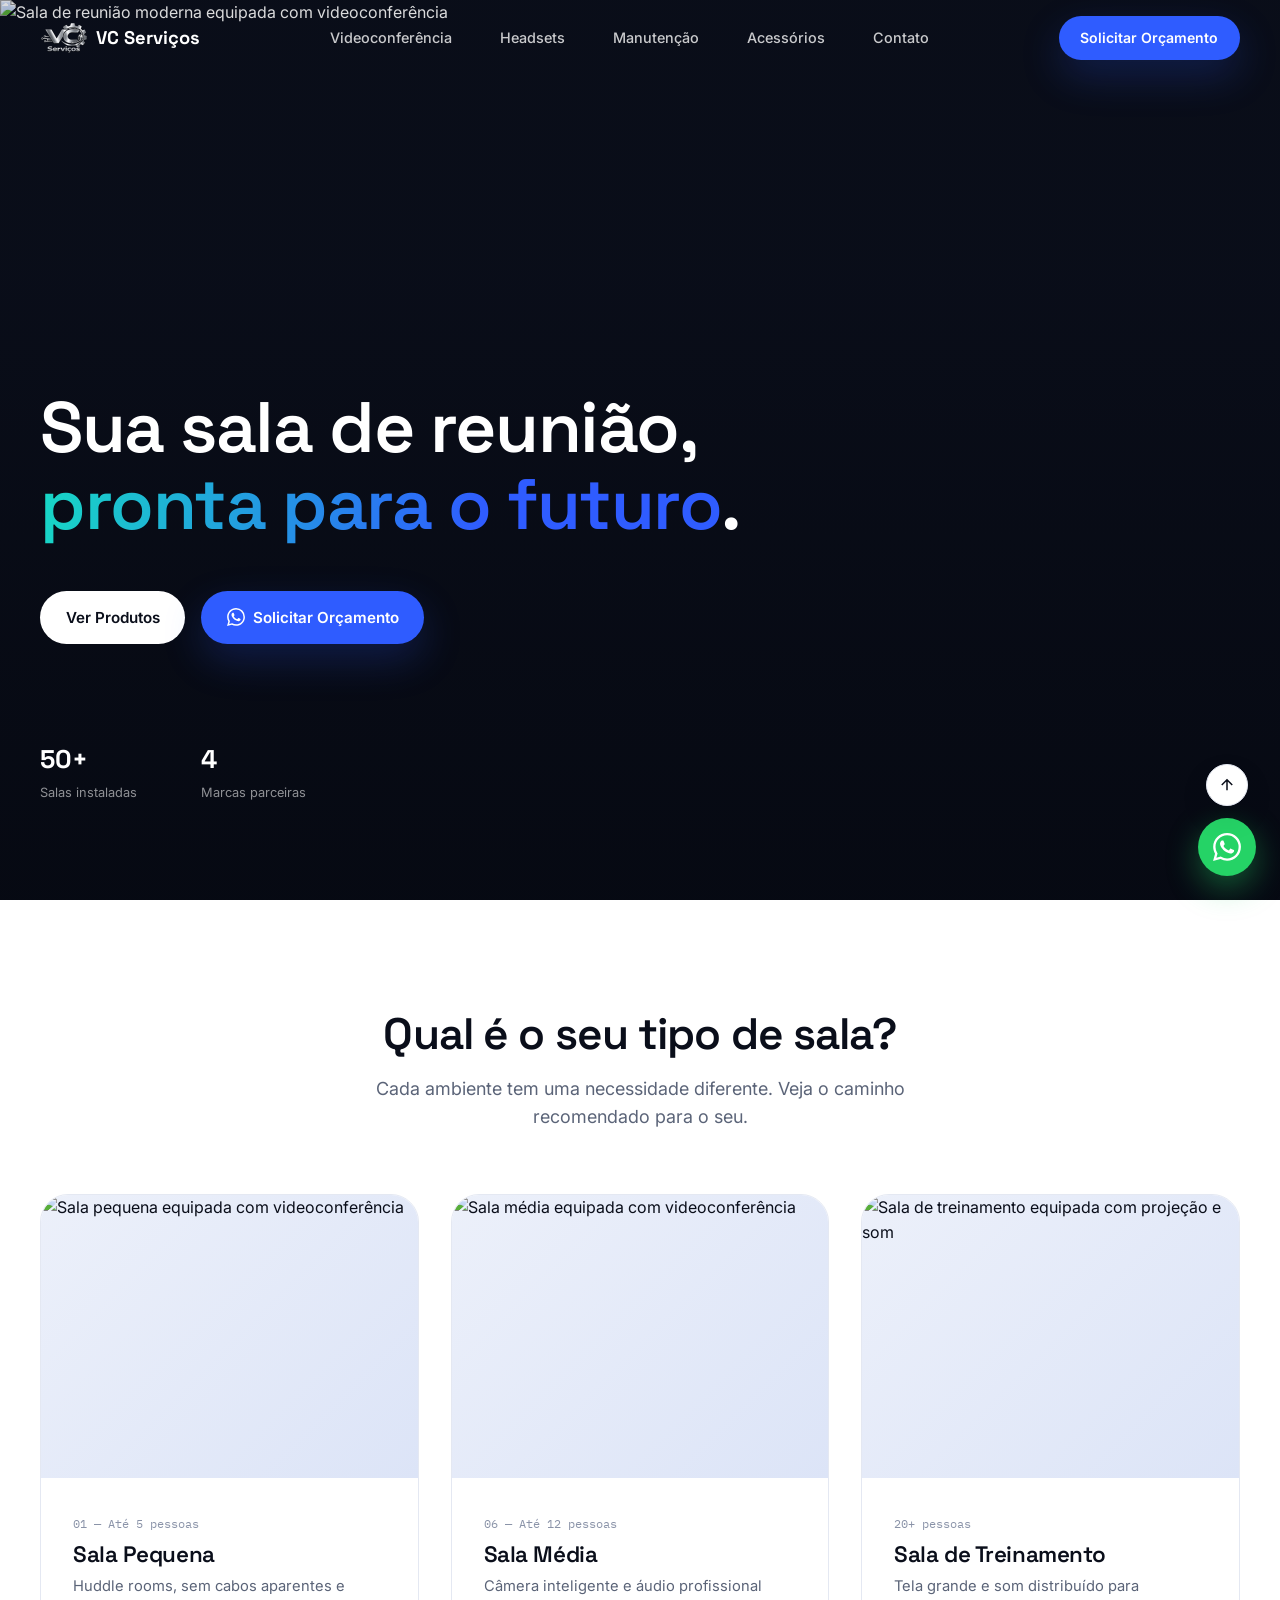
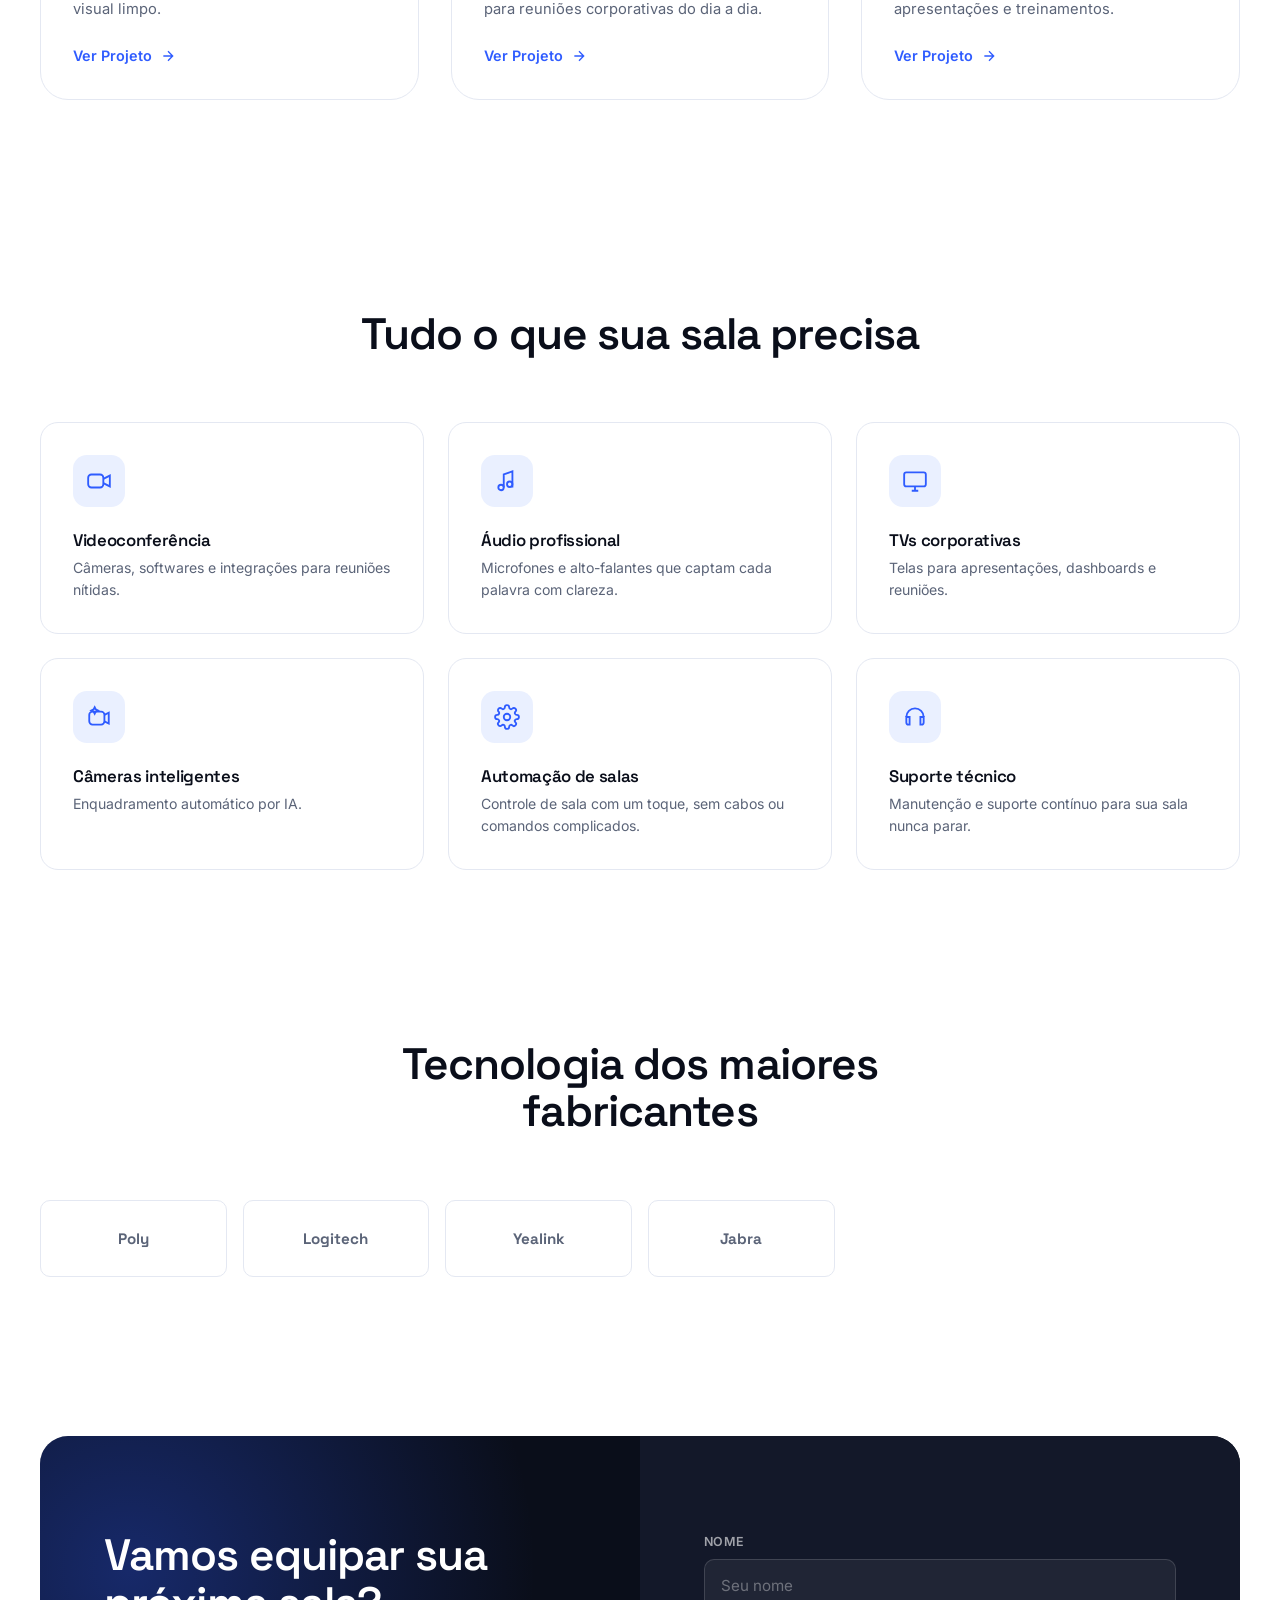
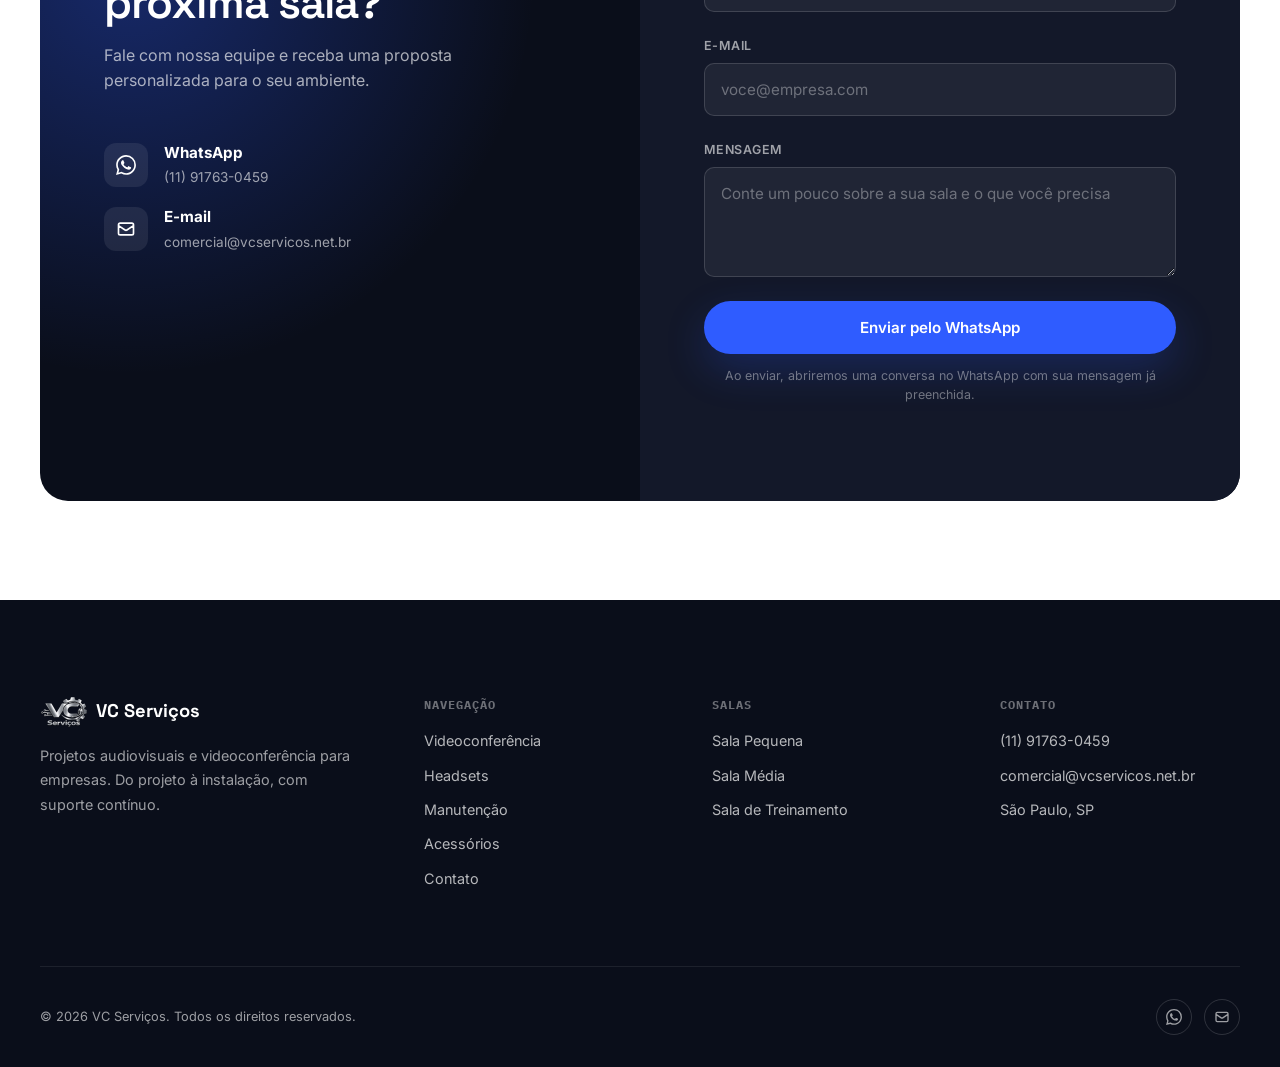
==== commit 1b5d75b8: "Change for maintence and images" ====
--- a/index.html
+++ b/index.html
@@ -17,17 +17,19 @@
 <header class="header" id="site-header">
   <div class="container header-inner">
     <a href="index.html" class="brand">
-      <span class="brand-mark">VC</span>
+      <img src="images/logo.png" alt="VC Serviços" class="brand-logo-img" onerror="this.style.display='none'; this.nextElementSibling.style.display='flex';">
+      <span class="brand-mark" style="display:none">VC</span>
       VC Serviços
     </a>
     <nav class="nav-links">
-      <a href="produtos.html">Produtos</a>
+      <a href="videoconferencia.html">Videoconferência</a>
       <a href="headsets.html">Headsets</a>
       <a href="manutencao.html">Manutenção</a>
+      <a href="acessorios.html">Acessórios</a>
       <a href="#contato">Contato</a>
     </nav>
     <div class="header-actions">
-      <a href="https://wa.me/5511999999999?text=Olá! Quero solicitar um orçamento." target="_blank" class="btn btn-primary">
+      <a href="https://wa.me/5511917630459?text=Olá! Quero solicitar um orçamento." target="_blank" class="btn btn-primary">
         Solicitar Orçamento
       </a>
       <button class="nav-toggle" id="nav-toggle" aria-label="Abrir menu" aria-expanded="false">
@@ -38,11 +40,12 @@
 </header>
 
 <div class="mobile-nav" id="mobile-nav">
-  <a href="produtos.html">Produtos</a>
+  <a href="videoconferencia.html">Videoconferência</a>
   <a href="headsets.html">Headsets</a>
   <a href="manutencao.html">Manutenção</a>
+  <a href="acessorios.html">Acessórios</a>
   <a href="#contato">Contato</a>
-  <a href="https://wa.me/5511999999999?text=Olá! Quero solicitar um orçamento." target="_blank" class="btn btn-primary">Solicitar Orçamento</a>
+  <a href="https://wa.me/5511917630459?text=Olá! Quero solicitar um orçamento." target="_blank" class="btn btn-primary">Solicitar Orçamento</a>
 </div>
 
 <!-- ============================= HERO ============================= -->
@@ -55,8 +58,8 @@
     <div class="hero-content" data-reveal>
       <h1>Sua sala de reunião, <em>pronta para o futuro</em>.</h1>
       <div class="hero-actions">
-        <a href="produtos.html" class="btn btn-light">Ver Produtos</a>
-        <a href="https://wa.me/5511999999999?text=Olá! Quero solicitar um orçamento." target="_blank" class="btn btn-primary">
+        <a href="videoconferencia.html" class="btn btn-light">Ver Produtos</a>
+        <a href="https://wa.me/5511917630459?text=Olá! Quero solicitar um orçamento." target="_blank" class="btn btn-primary">
           <svg viewBox="0 0 24 24" fill="currentColor"><path d="M17.472 14.382c-.297-.149-1.758-.867-2.03-.967-.273-.099-.471-.148-.67.15-.197.297-.767.966-.94 1.164-.173.199-.347.223-.644.075-.297-.15-1.255-.463-2.39-1.475-.883-.788-1.48-1.761-1.653-2.059-.173-.297-.018-.458.13-.606.134-.133.298-.347.446-.52.149-.174.198-.298.298-.497.099-.198.05-.371-.025-.52-.075-.149-.669-1.612-.916-2.207-.242-.579-.487-.5-.669-.51-.173-.008-.371-.01-.57-.01-.198 0-.52.074-.792.372-.272.297-1.04 1.016-1.04 2.479 0 1.462 1.065 2.875 1.213 3.074.149.198 2.096 3.2 5.077 4.487.709.306 1.262.489 1.694.625.712.227 1.36.195 1.871.118.571-.085 1.758-.719 2.006-1.413.248-.694.248-1.289.173-1.413-.074-.124-.272-.198-.57-.347m-5.421 7.403h-.004a9.87 9.87 0 01-5.031-1.378l-.361-.214-3.741.982.998-3.648-.235-.374a9.86 9.86 0 01-1.51-5.26c.001-5.45 4.436-9.884 9.888-9.884 2.64 0 5.122 1.03 6.988 2.898a9.825 9.825 0 012.893 6.994c-.003 5.45-4.437 9.884-9.885 9.884m8.413-18.297A11.815 11.815 0 0012.05 0C5.495 0 .16 5.335.157 11.892c0 2.096.547 4.142 1.588 5.945L.057 24l6.305-1.654a11.882 11.882 0 005.683 1.448h.005c6.554 0 11.89-5.335 11.893-11.893a11.821 11.821 0 00-3.48-8.413z"/></svg>
           Solicitar Orçamento
         </a>
@@ -64,7 +67,6 @@
       <div class="hero-meta">
         <div class="hero-meta-item"><strong>50+</strong><span>Salas instaladas</span></div>
         <div class="hero-meta-item"><strong>4</strong><span>Marcas parceiras</span></div>
-        <div class="hero-meta-item"><strong>24h</strong><span>Suporte técnico</span></div>
       </div>
     </div>
   </div>
@@ -87,7 +89,7 @@
           <span class="room-card-index">01 — Até 5 pessoas</span>
           <h3>Sala Pequena</h3>
           <p>Huddle rooms, sem cabos aparentes e visual limpo.</p>
-          <a href="produtos.html?tipo=pequena" class="link-arrow">
+          <a href="videoconferencia.html?tipo=pequena" class="link-arrow">
             Ver Projeto
             <svg viewBox="0 0 24 24" fill="none" stroke="currentColor" stroke-width="2"><path d="M5 12h14M12 5l7 7-7 7"/></svg>
           </a>
@@ -102,7 +104,7 @@
           <span class="room-card-index"> 06 — Até 12 pessoas</span>
           <h3>Sala Média</h3>
           <p>Câmera inteligente e áudio profissional para reuniões corporativas do dia a dia.</p>
-          <a href="produtos.html?tipo=media" class="link-arrow">
+          <a href="videoconferencia.html?tipo=media" class="link-arrow">
             Ver Projeto
             <svg viewBox="0 0 24 24" fill="none" stroke="currentColor" stroke-width="2"><path d="M5 12h14M12 5l7 7-7 7"/></svg>
           </a>
@@ -117,7 +119,7 @@
           <span class="room-card-index"> 20+ pessoas</span>
           <h3>Sala de Treinamento</h3>
           <p>Tela grande e som distribuído para apresentações e treinamentos.</p>
-          <a href="produtos.html?tipo=treinamento" class="link-arrow">
+          <a href="videoconferencia.html?tipo=treinamento" class="link-arrow">
             Ver Projeto
             <svg viewBox="0 0 24 24" fill="none" stroke="currentColor" stroke-width="2"><path d="M5 12h14M12 5l7 7-7 7"/></svg>
           </a>
@@ -201,19 +203,12 @@
             <div class="contact-channel-icon">
               <svg viewBox="0 0 24 24" fill="currentColor"><path d="M17.472 14.382c-.297-.149-1.758-.867-2.03-.967-.273-.099-.471-.148-.67.15-.197.297-.767.966-.94 1.164-.173.199-.347.223-.644.075-.297-.15-1.255-.463-2.39-1.475-.883-.788-1.48-1.761-1.653-2.059-.173-.297-.018-.458.13-.606.134-.133.298-.347.446-.52.149-.174.198-.298.298-.497.099-.198.05-.371-.025-.52-.075-.149-.669-1.612-.916-2.207-.242-.579-.487-.5-.669-.51-.173-.008-.371-.01-.57-.01-.198 0-.52.074-.792.372-.272.297-1.04 1.016-1.04 2.479 0 1.462 1.065 2.875 1.213 3.074.149.198 2.096 3.2 5.077 4.487.709.306 1.262.489 1.694.625.712.227 1.36.195 1.871.118.571-.085 1.758-.719 2.006-1.413.248-.694.248-1.289.173-1.413-.074-.124-.272-.198-.57-.347m-5.421 7.403h-.004a9.87 9.87 0 01-5.031-1.378l-.361-.214-3.741.982.998-3.648-.235-.374a9.86 9.86 0 01-1.51-5.26c.001-5.45 4.436-9.884 9.888-9.884 2.64 0 5.122 1.03 6.988 2.898a9.825 9.825 0 012.893 6.994c-.003 5.45-4.437 9.884-9.885 9.884m8.413-18.297A11.815 11.815 0 0012.05 0C5.495 0 .16 5.335.157 11.892c0 2.096.547 4.142 1.588 5.945L.057 24l6.305-1.654a11.882 11.882 0 005.683 1.448h.005c6.554 0 11.89-5.335 11.893-11.893a11.821 11.821 0 00-3.48-8.413z"/></svg>
             </div>
-            <div><strong>WhatsApp</strong><a href="https://wa.me/5511999999999" target="_blank">(11) 99999-9999</a></div>
-          </div>
-          <div class="contact-channel">
-            <div class="contact-channel-icon">
-              <svg viewBox="0 0 24 24" fill="none" stroke="currentColor" stroke-width="2"><path d="M22 16.92v3a2 2 0 01-2.18 2 19.79 19.79 0 01-8.63-3.07 19.5 19.5 0 01-6-6 19.79 19.79 0 01-3.07-8.67A2 2 0 014.11 2h3a2 2 0 012 1.72c.127.96.361 1.903.7 2.81a2 2 0 01-.45 2.11L8.09 9.91a16 16 0 006 6l1.27-1.27a2 2 0 012.11-.45c.907.339 1.85.573 2.81.7A2 2 0 0122 16.92z"/></svg>
-            </div>
-            <div><strong>Telefone</strong><a href="tel:+551140028922">(11) 4002-8922</a></div>
-          </div>
-          <div class="contact-channel">
+            <div><strong>WhatsApp</strong><a href="https://wa.me/5511917630459" target="_blank">(11) 91763-0459</a></div>
+          </div>          <div class="contact-channel">
             <div class="contact-channel-icon">
               <svg viewBox="0 0 24 24" fill="none" stroke="currentColor" stroke-width="2"><path d="M3 8l7.89 5.26a2 2 0 002.22 0L21 8M5 19h14a2 2 0 002-2V7a2 2 0 00-2-2H5a2 2 0 00-2 2v10a2 2 0 002 2z"/></svg>
             </div>
-            <div><strong>E-mail</strong><a href="mailto:contato@vcservicos.com.br">contato@vcservicos.com.br</a></div>
+            <div><strong>E-mail</strong><a href="mailto:comercial@vcservicos.net.br">comercial@vcservicos.net.br</a></div>
           </div>
         </div>
       </div>
@@ -244,38 +239,40 @@
     <div class="footer-top">
       <div class="footer-brand">
         <a href="index.html" class="brand" style="color:white">
-          <span class="brand-mark">VC</span>
+          <img src="images/logo.png" alt="VC Serviços" class="brand-logo-img" onerror="this.style.display='none'; this.nextElementSibling.style.display='flex';">
+          <span class="brand-mark" style="display:none">VC</span>
           VC Serviços
         </a>
         <p>Projetos audiovisuais e videoconferência para empresas. Do projeto à instalação, com suporte contínuo.</p>
       </div>
       <div class="footer-col">
         <h5>Navegação</h5>
-        <a href="produtos.html">Produtos</a>
+        <a href="videoconferencia.html">Videoconferência</a>
         <a href="headsets.html">Headsets</a>
         <a href="manutencao.html">Manutenção</a>
+        <a href="acessorios.html">Acessórios</a>
         <a href="#contato">Contato</a>
       </div>
       <div class="footer-col">
         <h5>Salas</h5>
-        <a href="produtos.html?tipo=pequena">Sala Pequena</a>
-        <a href="produtos.html?tipo=media">Sala Média</a>
-        <a href="produtos.html?tipo=treinamento">Sala de Treinamento</a>
+        <a href="videoconferencia.html?tipo=pequena">Sala Pequena</a>
+        <a href="videoconferencia.html?tipo=media">Sala Média</a>
+        <a href="videoconferencia.html?tipo=treinamento">Sala de Treinamento</a>
       </div>
       <div class="footer-col">
         <h5>Contato</h5>
-        <a href="https://wa.me/5511999999999" target="_blank">(11) 99999-9999</a>
-        <a href="mailto:contato@vcservicos.com.br">contato@vcservicos.com.br</a>
+        <a href="https://wa.me/5511917630459" target="_blank">(11) 91763-0459</a>
+        <a href="mailto:comercial@vcservicos.net.br">comercial@vcservicos.net.br</a>
         <p>São Paulo, SP</p>
       </div>
     </div>
     <div class="footer-bottom">
       <p>&copy; <span id="current-year">2026</span> VC Serviços. Todos os direitos reservados.</p>
       <div class="footer-social">
-        <a href="https://wa.me/5511999999999" target="_blank" aria-label="WhatsApp">
+        <a href="https://wa.me/5511917630459" target="_blank" aria-label="WhatsApp">
           <svg viewBox="0 0 24 24" fill="currentColor"><path d="M17.472 14.382c-.297-.149-1.758-.867-2.03-.967-.273-.099-.471-.148-.67.15-.197.297-.767.966-.94 1.164-.173.199-.347.223-.644.075-.297-.15-1.255-.463-2.39-1.475-.883-.788-1.48-1.761-1.653-2.059-.173-.297-.018-.458.13-.606.134-.133.298-.347.446-.52.149-.174.198-.298.298-.497.099-.198.05-.371-.025-.52-.075-.149-.669-1.612-.916-2.207-.242-.579-.487-.5-.669-.51-.173-.008-.371-.01-.57-.01-.198 0-.52.074-.792.372-.272.297-1.04 1.016-1.04 2.479 0 1.462 1.065 2.875 1.213 3.074.149.198 2.096 3.2 5.077 4.487.709.306 1.262.489 1.694.625.712.227 1.36.195 1.871.118.571-.085 1.758-.719 2.006-1.413.248-.694.248-1.289.173-1.413-.074-.124-.272-.198-.57-.347m-5.421 7.403h-.004a9.87 9.87 0 01-5.031-1.378l-.361-.214-3.741.982.998-3.648-.235-.374a9.86 9.86 0 01-1.51-5.26c.001-5.45 4.436-9.884 9.888-9.884 2.64 0 5.122 1.03 6.988 2.898a9.825 9.825 0 012.893 6.994c-.003 5.45-4.437 9.884-9.885 9.884m8.413-18.297A11.815 11.815 0 0012.05 0C5.495 0 .16 5.335.157 11.892c0 2.096.547 4.142 1.588 5.945L.057 24l6.305-1.654a11.882 11.882 0 005.683 1.448h.005c6.554 0 11.89-5.335 11.893-11.893a11.821 11.821 0 00-3.48-8.413z"/></svg>
         </a>
-        <a href="mailto:contato@vcservicos.com.br" aria-label="E-mail">
+        <a href="mailto:comercial@vcservicos.net.br" aria-label="E-mail">
           <svg viewBox="0 0 24 24" fill="none" stroke="currentColor" stroke-width="2"><path d="M3 8l7.89 5.26a2 2 0 002.22 0L21 8M5 19h14a2 2 0 002-2V7a2 2 0 00-2-2H5a2 2 0 00-2 2v10a2 2 0 002 2z"/></svg>
         </a>
       </div>
@@ -287,7 +284,7 @@
   <button class="back-to-top" id="back-to-top" aria-label="Voltar ao topo">
     <svg viewBox="0 0 24 24" fill="none" stroke="currentColor" stroke-width="2"><path d="M12 19V5M5 12l7-7 7 7"/></svg>
   </button>
-  <a href="https://wa.me/5511999999999" target="_blank" class="wa-float" aria-label="WhatsApp">
+  <a href="https://wa.me/5511917630459" target="_blank" class="wa-float" aria-label="WhatsApp">
     <svg viewBox="0 0 24 24" fill="currentColor"><path d="M17.472 14.382c-.297-.149-1.758-.867-2.03-.967-.273-.099-.471-.148-.67.15-.197.297-.767.966-.94 1.164-.173.199-.347.223-.644.075-.297-.15-1.255-.463-2.39-1.475-.883-.788-1.48-1.761-1.653-2.059-.173-.297-.018-.458.13-.606.134-.133.298-.347.446-.52.149-.174.198-.298.298-.497.099-.198.05-.371-.025-.52-.075-.149-.669-1.612-.916-2.207-.242-.579-.487-.5-.669-.51-.173-.008-.371-.01-.57-.01-.198 0-.52.074-.792.372-.272.297-1.04 1.016-1.04 2.479 0 1.462 1.065 2.875 1.213 3.074.149.198 2.096 3.2 5.077 4.487.709.306 1.262.489 1.694.625.712.227 1.36.195 1.871.118.571-.085 1.758-.719 2.006-1.413.248-.694.248-1.289.173-1.413-.074-.124-.272-.198-.57-.347m-5.421 7.403h-.004a9.87 9.87 0 01-5.031-1.378l-.361-.214-3.741.982.998-3.648-.235-.374a9.86 9.86 0 01-1.51-5.26c.001-5.45 4.436-9.884 9.888-9.884 2.64 0 5.122 1.03 6.988 2.898a9.825 9.825 0 012.893 6.994c-.003 5.45-4.437 9.884-9.885 9.884m8.413-18.297A11.815 11.815 0 0012.05 0C5.495 0 .16 5.335.157 11.892c0 2.096.547 4.142 1.588 5.945L.057 24l6.305-1.654a11.882 11.882 0 005.683 1.448h.005c6.554 0 11.89-5.335 11.893-11.893a11.821 11.821 0 00-3.48-8.413z"/></svg>
   </a>
 </div>
--- a/css/components.css
+++ b/css/components.css
@@ -163,6 +163,12 @@
 
 .header.is-scrolled .brand,
 .header.on-light .brand { color: var(--ink); }
+
+.brand-logo-img {
+  height: 32px;
+  width: auto;
+  display: block;
+}
 
 .brand-mark {
   width: 32px;
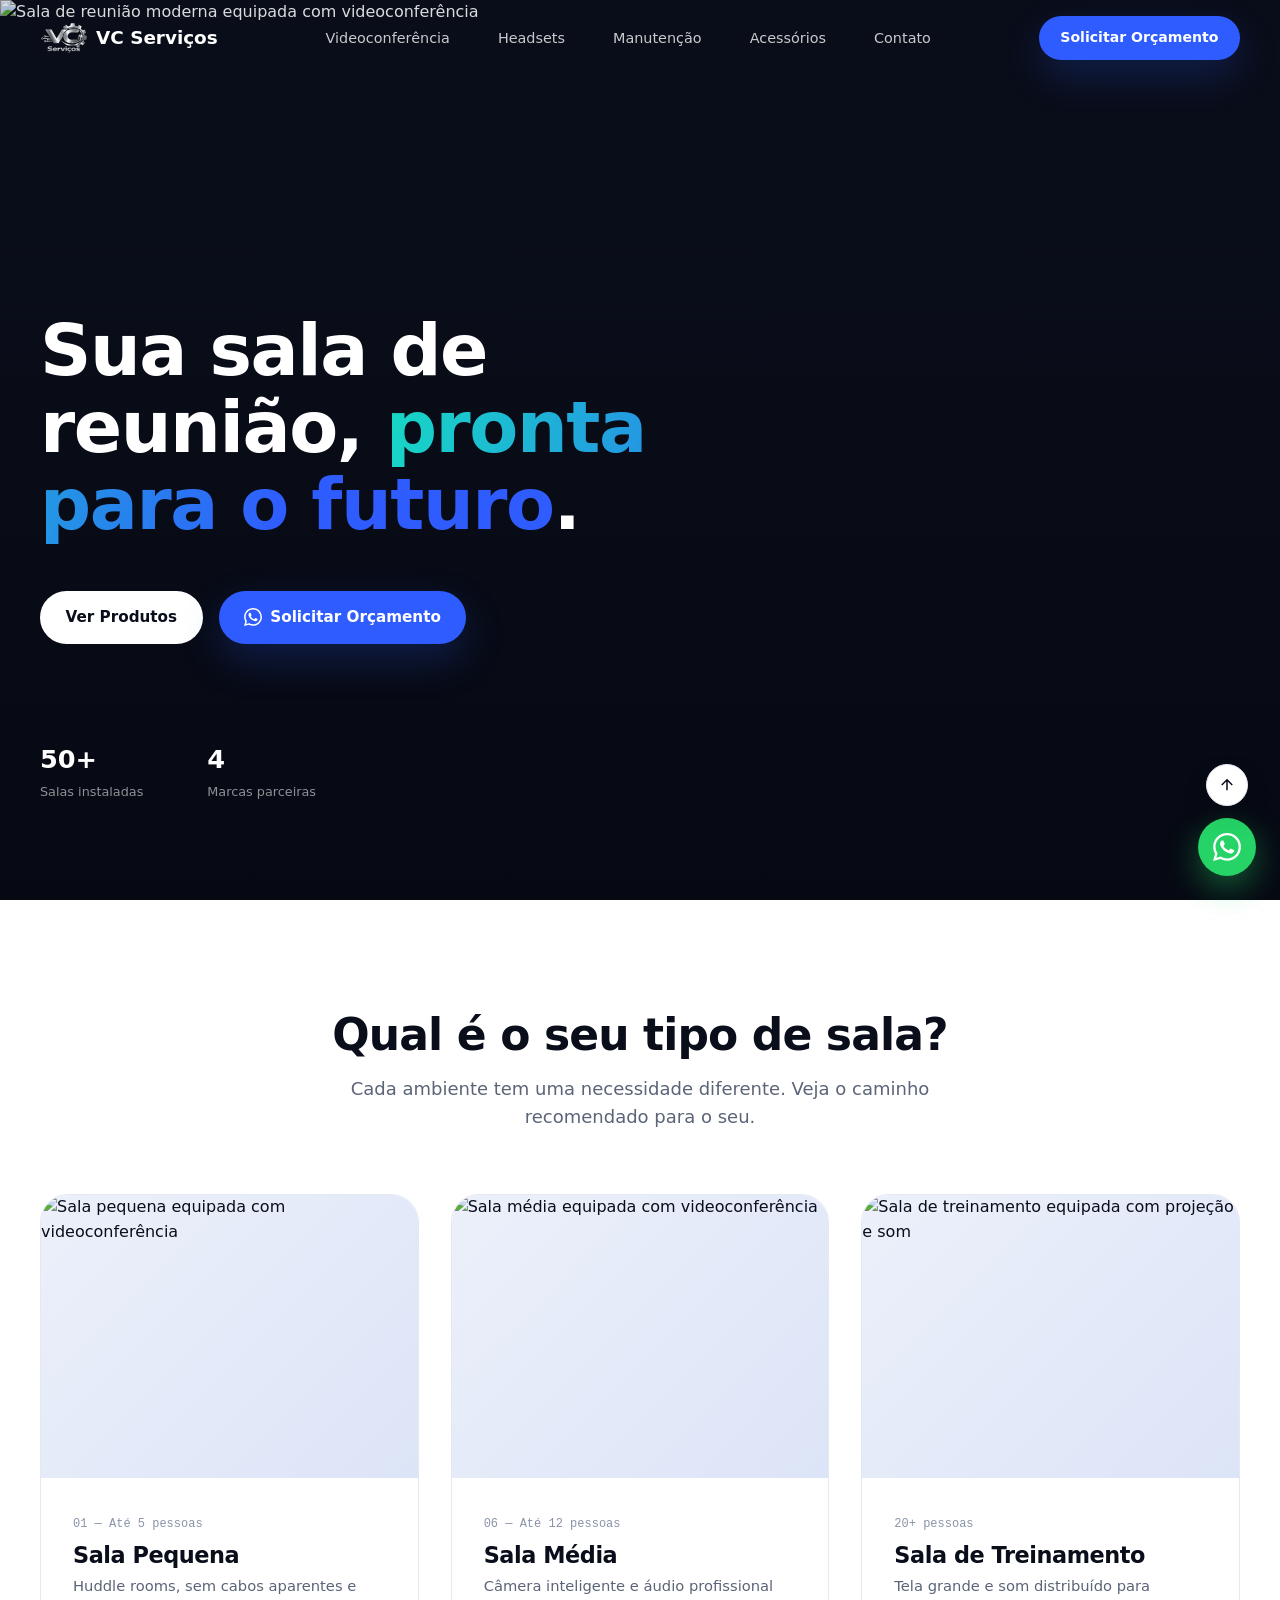
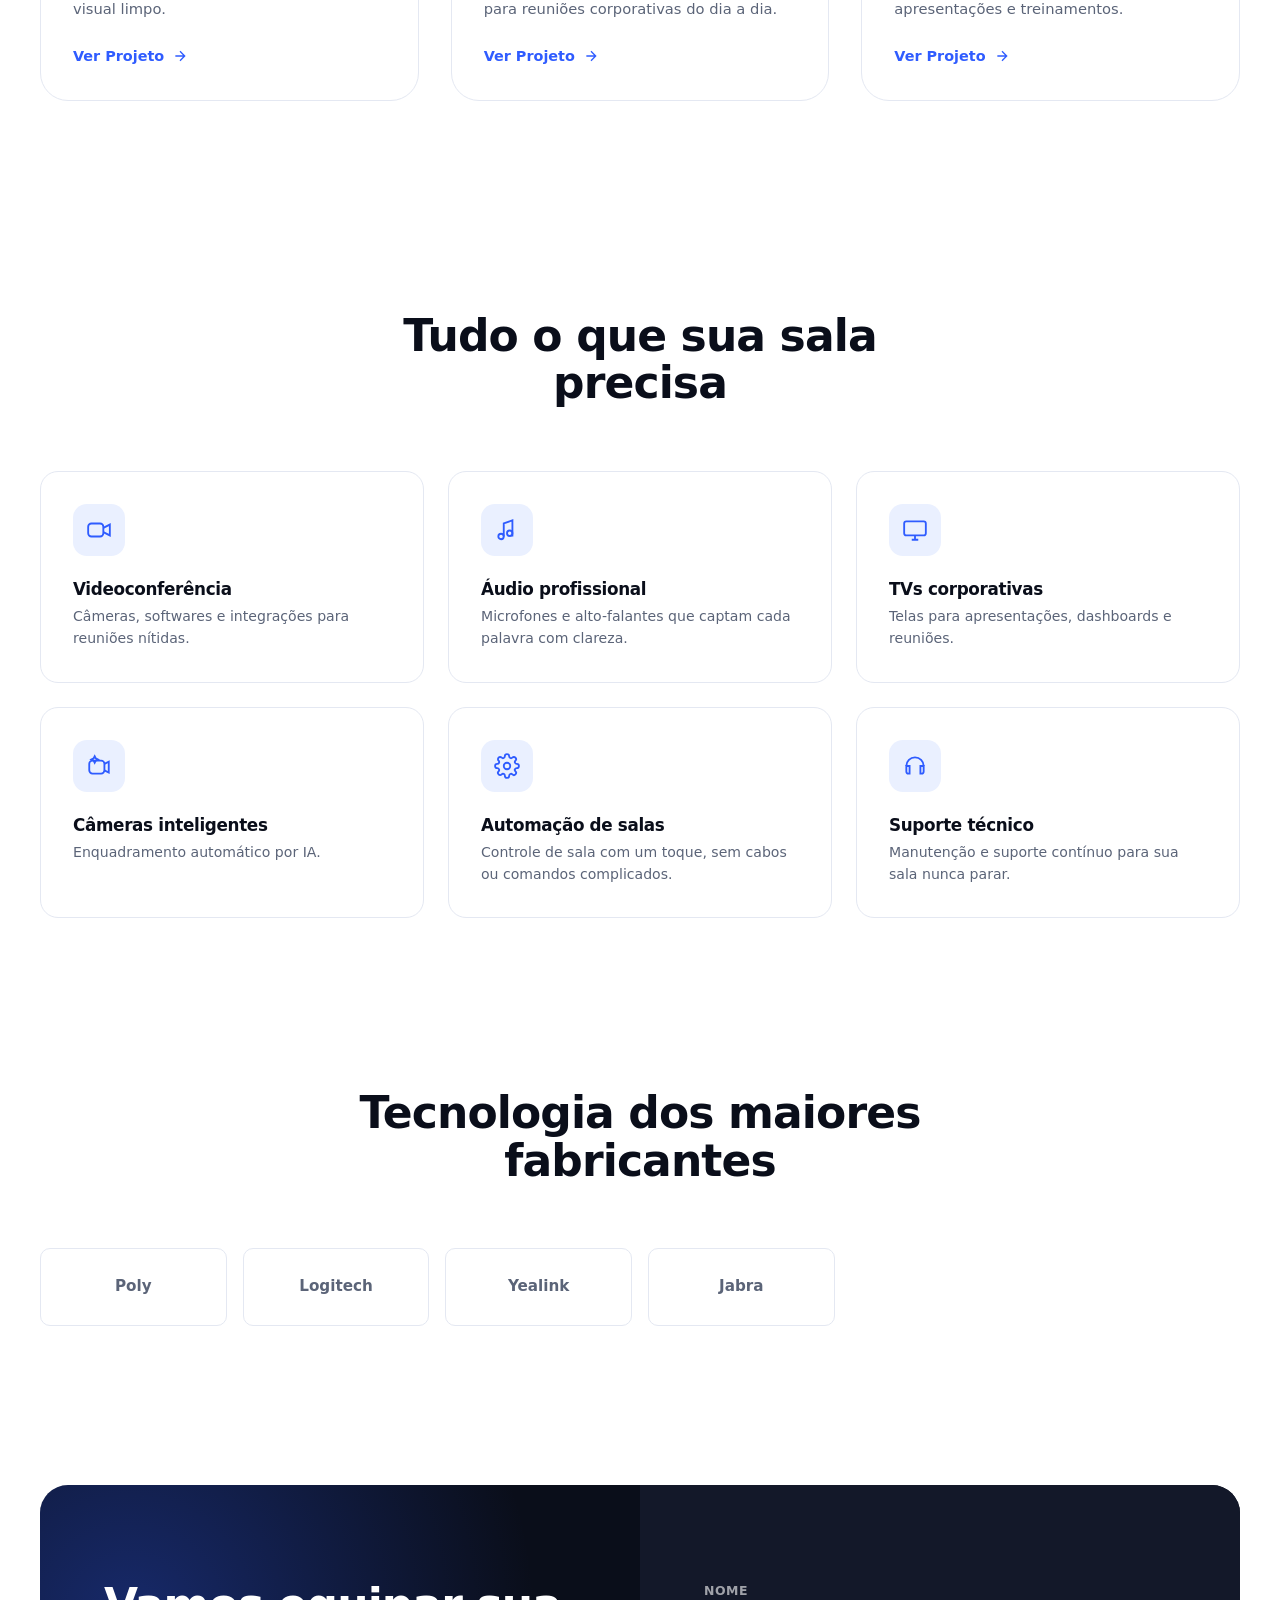
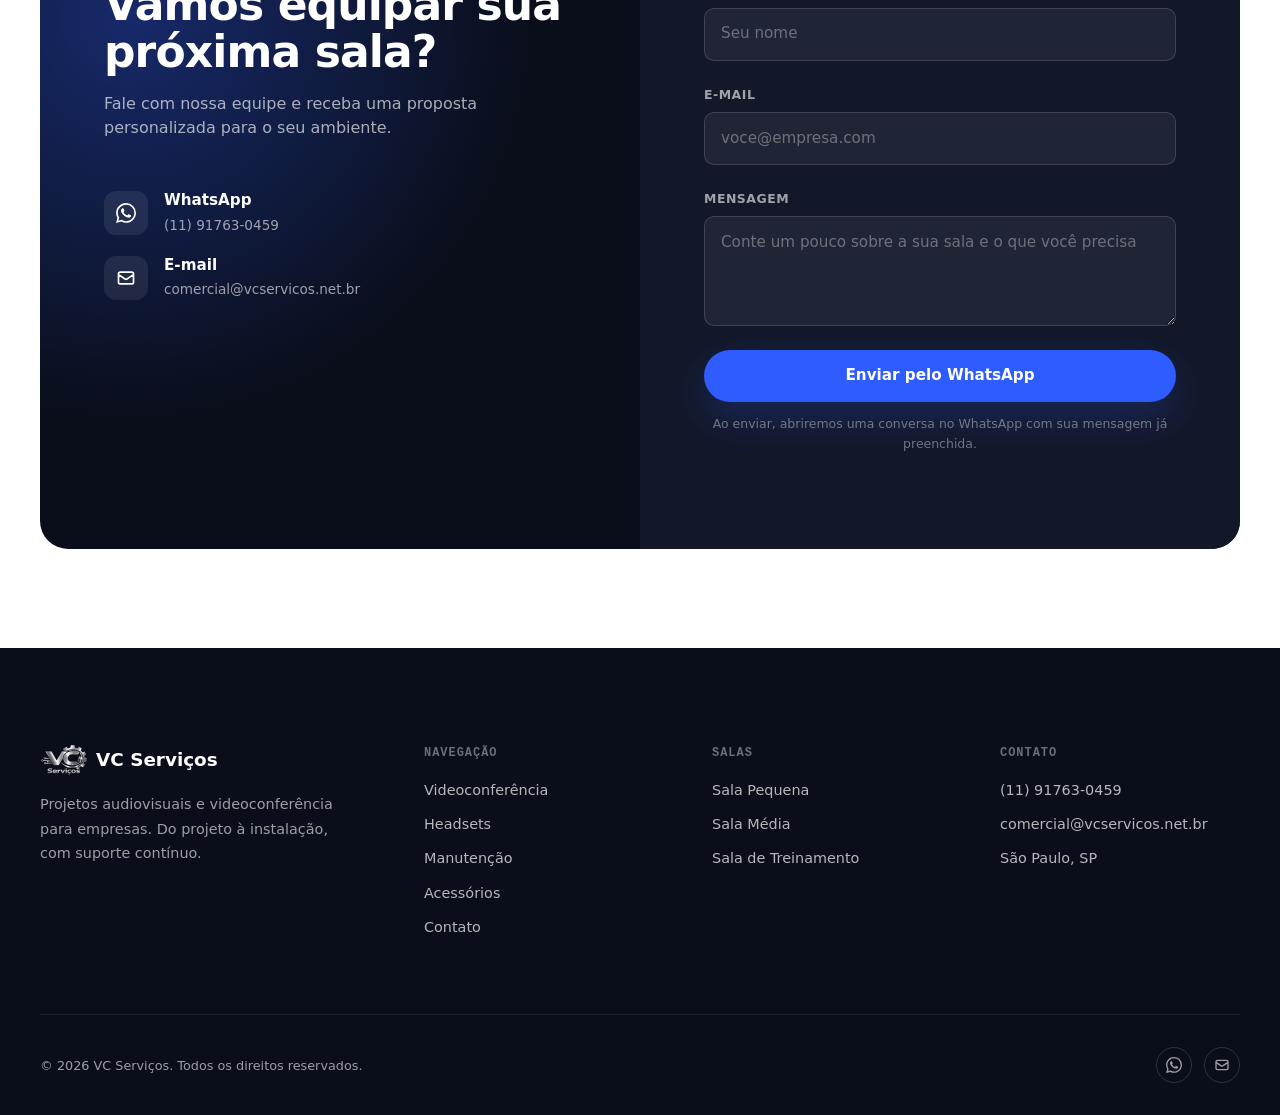
==== commit 7c0d82e6: "Change base" ====
--- a/index.html
+++ b/index.html
@@ -3,6 +3,10 @@
 <head>
 <meta charset="UTF-8" />
 <meta name="viewport" content="width=device-width, initial-scale=1.0" />
+<meta http-equiv="Content-Security-Policy" content="default-src 'self'; script-src 'self' 'unsafe-inline'; style-src 'self' 'unsafe-inline' https://fonts.googleapis.com; font-src https://fonts.gstatic.com; img-src 'self' https://images.pexels.com data:; connect-src 'self'; frame-ancestors 'none'; base-uri 'self'; form-action 'self' https://wa.me; upgrade-insecure-requests;" />
+<meta http-equiv="X-Content-Type-Options" content="nosniff" />
+<meta name="referrer" content="strict-origin-when-cross-origin" />
+<meta http-equiv="Permissions-Policy" content="geolocation=(), camera=(), microphone=()" />
 <title>VC Serviços — Videoconferência e Projetos Audiovisuais Corporativos</title>
 <meta name="description" content="Projetamos, instalamos e damos suporte a salas de reunião com videoconferência, áudio profissional e automação. Soluções para salas pequenas e médias." />
 <link rel="preconnect" href="https://fonts.googleapis.com">
@@ -29,7 +33,7 @@
       <a href="#contato">Contato</a>
     </nav>
     <div class="header-actions">
-      <a href="https://wa.me/5511917630459?text=Olá! Quero solicitar um orçamento." target="_blank" class="btn btn-primary">
+      <a href="https://wa.me/5511917630459?text=Olá! Quero solicitar um orçamento." target="_blank" rel="noopener noreferrer" class="btn btn-primary">
         Solicitar Orçamento
       </a>
       <button class="nav-toggle" id="nav-toggle" aria-label="Abrir menu" aria-expanded="false">
@@ -45,7 +49,7 @@
   <a href="manutencao.html">Manutenção</a>
   <a href="acessorios.html">Acessórios</a>
   <a href="#contato">Contato</a>
-  <a href="https://wa.me/5511917630459?text=Olá! Quero solicitar um orçamento." target="_blank" class="btn btn-primary">Solicitar Orçamento</a>
+  <a href="https://wa.me/5511917630459?text=Olá! Quero solicitar um orçamento." target="_blank" rel="noopener noreferrer" class="btn btn-primary">Solicitar Orçamento</a>
 </div>
 
 <!-- ============================= HERO ============================= -->
@@ -59,7 +63,7 @@
       <h1>Sua sala de reunião, <em>pronta para o futuro</em>.</h1>
       <div class="hero-actions">
         <a href="videoconferencia.html" class="btn btn-light">Ver Produtos</a>
-        <a href="https://wa.me/5511917630459?text=Olá! Quero solicitar um orçamento." target="_blank" class="btn btn-primary">
+        <a href="https://wa.me/5511917630459?text=Olá! Quero solicitar um orçamento." target="_blank" rel="noopener noreferrer" class="btn btn-primary">
           <svg viewBox="0 0 24 24" fill="currentColor"><path d="M17.472 14.382c-.297-.149-1.758-.867-2.03-.967-.273-.099-.471-.148-.67.15-.197.297-.767.966-.94 1.164-.173.199-.347.223-.644.075-.297-.15-1.255-.463-2.39-1.475-.883-.788-1.48-1.761-1.653-2.059-.173-.297-.018-.458.13-.606.134-.133.298-.347.446-.52.149-.174.198-.298.298-.497.099-.198.05-.371-.025-.52-.075-.149-.669-1.612-.916-2.207-.242-.579-.487-.5-.669-.51-.173-.008-.371-.01-.57-.01-.198 0-.52.074-.792.372-.272.297-1.04 1.016-1.04 2.479 0 1.462 1.065 2.875 1.213 3.074.149.198 2.096 3.2 5.077 4.487.709.306 1.262.489 1.694.625.712.227 1.36.195 1.871.118.571-.085 1.758-.719 2.006-1.413.248-.694.248-1.289.173-1.413-.074-.124-.272-.198-.57-.347m-5.421 7.403h-.004a9.87 9.87 0 01-5.031-1.378l-.361-.214-3.741.982.998-3.648-.235-.374a9.86 9.86 0 01-1.51-5.26c.001-5.45 4.436-9.884 9.888-9.884 2.64 0 5.122 1.03 6.988 2.898a9.825 9.825 0 012.893 6.994c-.003 5.45-4.437 9.884-9.885 9.884m8.413-18.297A11.815 11.815 0 0012.05 0C5.495 0 .16 5.335.157 11.892c0 2.096.547 4.142 1.588 5.945L.057 24l6.305-1.654a11.882 11.882 0 005.683 1.448h.005c6.554 0 11.89-5.335 11.893-11.893a11.821 11.821 0 00-3.48-8.413z"/></svg>
           Solicitar Orçamento
         </a>
@@ -203,7 +207,7 @@
             <div class="contact-channel-icon">
               <svg viewBox="0 0 24 24" fill="currentColor"><path d="M17.472 14.382c-.297-.149-1.758-.867-2.03-.967-.273-.099-.471-.148-.67.15-.197.297-.767.966-.94 1.164-.173.199-.347.223-.644.075-.297-.15-1.255-.463-2.39-1.475-.883-.788-1.48-1.761-1.653-2.059-.173-.297-.018-.458.13-.606.134-.133.298-.347.446-.52.149-.174.198-.298.298-.497.099-.198.05-.371-.025-.52-.075-.149-.669-1.612-.916-2.207-.242-.579-.487-.5-.669-.51-.173-.008-.371-.01-.57-.01-.198 0-.52.074-.792.372-.272.297-1.04 1.016-1.04 2.479 0 1.462 1.065 2.875 1.213 3.074.149.198 2.096 3.2 5.077 4.487.709.306 1.262.489 1.694.625.712.227 1.36.195 1.871.118.571-.085 1.758-.719 2.006-1.413.248-.694.248-1.289.173-1.413-.074-.124-.272-.198-.57-.347m-5.421 7.403h-.004a9.87 9.87 0 01-5.031-1.378l-.361-.214-3.741.982.998-3.648-.235-.374a9.86 9.86 0 01-1.51-5.26c.001-5.45 4.436-9.884 9.888-9.884 2.64 0 5.122 1.03 6.988 2.898a9.825 9.825 0 012.893 6.994c-.003 5.45-4.437 9.884-9.885 9.884m8.413-18.297A11.815 11.815 0 0012.05 0C5.495 0 .16 5.335.157 11.892c0 2.096.547 4.142 1.588 5.945L.057 24l6.305-1.654a11.882 11.882 0 005.683 1.448h.005c6.554 0 11.89-5.335 11.893-11.893a11.821 11.821 0 00-3.48-8.413z"/></svg>
             </div>
-            <div><strong>WhatsApp</strong><a href="https://wa.me/5511917630459" target="_blank">(11) 91763-0459</a></div>
+            <div><strong>WhatsApp</strong><a href="https://wa.me/5511917630459" target="_blank" rel="noopener noreferrer">(11) 91763-0459</a></div>
           </div>          <div class="contact-channel">
             <div class="contact-channel-icon">
               <svg viewBox="0 0 24 24" fill="none" stroke="currentColor" stroke-width="2"><path d="M3 8l7.89 5.26a2 2 0 002.22 0L21 8M5 19h14a2 2 0 002-2V7a2 2 0 00-2-2H5a2 2 0 00-2 2v10a2 2 0 002 2z"/></svg>
@@ -261,7 +265,7 @@
       </div>
       <div class="footer-col">
         <h5>Contato</h5>
-        <a href="https://wa.me/5511917630459" target="_blank">(11) 91763-0459</a>
+        <a href="https://wa.me/5511917630459" target="_blank" rel="noopener noreferrer">(11) 91763-0459</a>
         <a href="mailto:comercial@vcservicos.net.br">comercial@vcservicos.net.br</a>
         <p>São Paulo, SP</p>
       </div>
@@ -269,7 +273,7 @@
     <div class="footer-bottom">
       <p>&copy; <span id="current-year">2026</span> VC Serviços. Todos os direitos reservados.</p>
       <div class="footer-social">
-        <a href="https://wa.me/5511917630459" target="_blank" aria-label="WhatsApp">
+        <a href="https://wa.me/5511917630459" target="_blank" rel="noopener noreferrer" aria-label="WhatsApp">
           <svg viewBox="0 0 24 24" fill="currentColor"><path d="M17.472 14.382c-.297-.149-1.758-.867-2.03-.967-.273-.099-.471-.148-.67.15-.197.297-.767.966-.94 1.164-.173.199-.347.223-.644.075-.297-.15-1.255-.463-2.39-1.475-.883-.788-1.48-1.761-1.653-2.059-.173-.297-.018-.458.13-.606.134-.133.298-.347.446-.52.149-.174.198-.298.298-.497.099-.198.05-.371-.025-.52-.075-.149-.669-1.612-.916-2.207-.242-.579-.487-.5-.669-.51-.173-.008-.371-.01-.57-.01-.198 0-.52.074-.792.372-.272.297-1.04 1.016-1.04 2.479 0 1.462 1.065 2.875 1.213 3.074.149.198 2.096 3.2 5.077 4.487.709.306 1.262.489 1.694.625.712.227 1.36.195 1.871.118.571-.085 1.758-.719 2.006-1.413.248-.694.248-1.289.173-1.413-.074-.124-.272-.198-.57-.347m-5.421 7.403h-.004a9.87 9.87 0 01-5.031-1.378l-.361-.214-3.741.982.998-3.648-.235-.374a9.86 9.86 0 01-1.51-5.26c.001-5.45 4.436-9.884 9.888-9.884 2.64 0 5.122 1.03 6.988 2.898a9.825 9.825 0 012.893 6.994c-.003 5.45-4.437 9.884-9.885 9.884m8.413-18.297A11.815 11.815 0 0012.05 0C5.495 0 .16 5.335.157 11.892c0 2.096.547 4.142 1.588 5.945L.057 24l6.305-1.654a11.882 11.882 0 005.683 1.448h.005c6.554 0 11.89-5.335 11.893-11.893a11.821 11.821 0 00-3.48-8.413z"/></svg>
         </a>
         <a href="mailto:comercial@vcservicos.net.br" aria-label="E-mail">
@@ -284,7 +288,7 @@
   <button class="back-to-top" id="back-to-top" aria-label="Voltar ao topo">
     <svg viewBox="0 0 24 24" fill="none" stroke="currentColor" stroke-width="2"><path d="M12 19V5M5 12l7-7 7 7"/></svg>
   </button>
-  <a href="https://wa.me/5511917630459" target="_blank" class="wa-float" aria-label="WhatsApp">
+  <a href="https://wa.me/5511917630459" target="_blank" rel="noopener noreferrer" class="wa-float" aria-label="WhatsApp">
     <svg viewBox="0 0 24 24" fill="currentColor"><path d="M17.472 14.382c-.297-.149-1.758-.867-2.03-.967-.273-.099-.471-.148-.67.15-.197.297-.767.966-.94 1.164-.173.199-.347.223-.644.075-.297-.15-1.255-.463-2.39-1.475-.883-.788-1.48-1.761-1.653-2.059-.173-.297-.018-.458.13-.606.134-.133.298-.347.446-.52.149-.174.198-.298.298-.497.099-.198.05-.371-.025-.52-.075-.149-.669-1.612-.916-2.207-.242-.579-.487-.5-.669-.51-.173-.008-.371-.01-.57-.01-.198 0-.52.074-.792.372-.272.297-1.04 1.016-1.04 2.479 0 1.462 1.065 2.875 1.213 3.074.149.198 2.096 3.2 5.077 4.487.709.306 1.262.489 1.694.625.712.227 1.36.195 1.871.118.571-.085 1.758-.719 2.006-1.413.248-.694.248-1.289.173-1.413-.074-.124-.272-.198-.57-.347m-5.421 7.403h-.004a9.87 9.87 0 01-5.031-1.378l-.361-.214-3.741.982.998-3.648-.235-.374a9.86 9.86 0 01-1.51-5.26c.001-5.45 4.436-9.884 9.888-9.884 2.64 0 5.122 1.03 6.988 2.898a9.825 9.825 0 012.893 6.994c-.003 5.45-4.437 9.884-9.885 9.884m8.413-18.297A11.815 11.815 0 0012.05 0C5.495 0 .16 5.335.157 11.892c0 2.096.547 4.142 1.588 5.945L.057 24l6.305-1.654a11.882 11.882 0 005.683 1.448h.005c6.554 0 11.89-5.335 11.893-11.893a11.821 11.821 0 00-3.48-8.413z"/></svg>
   </a>
 </div>
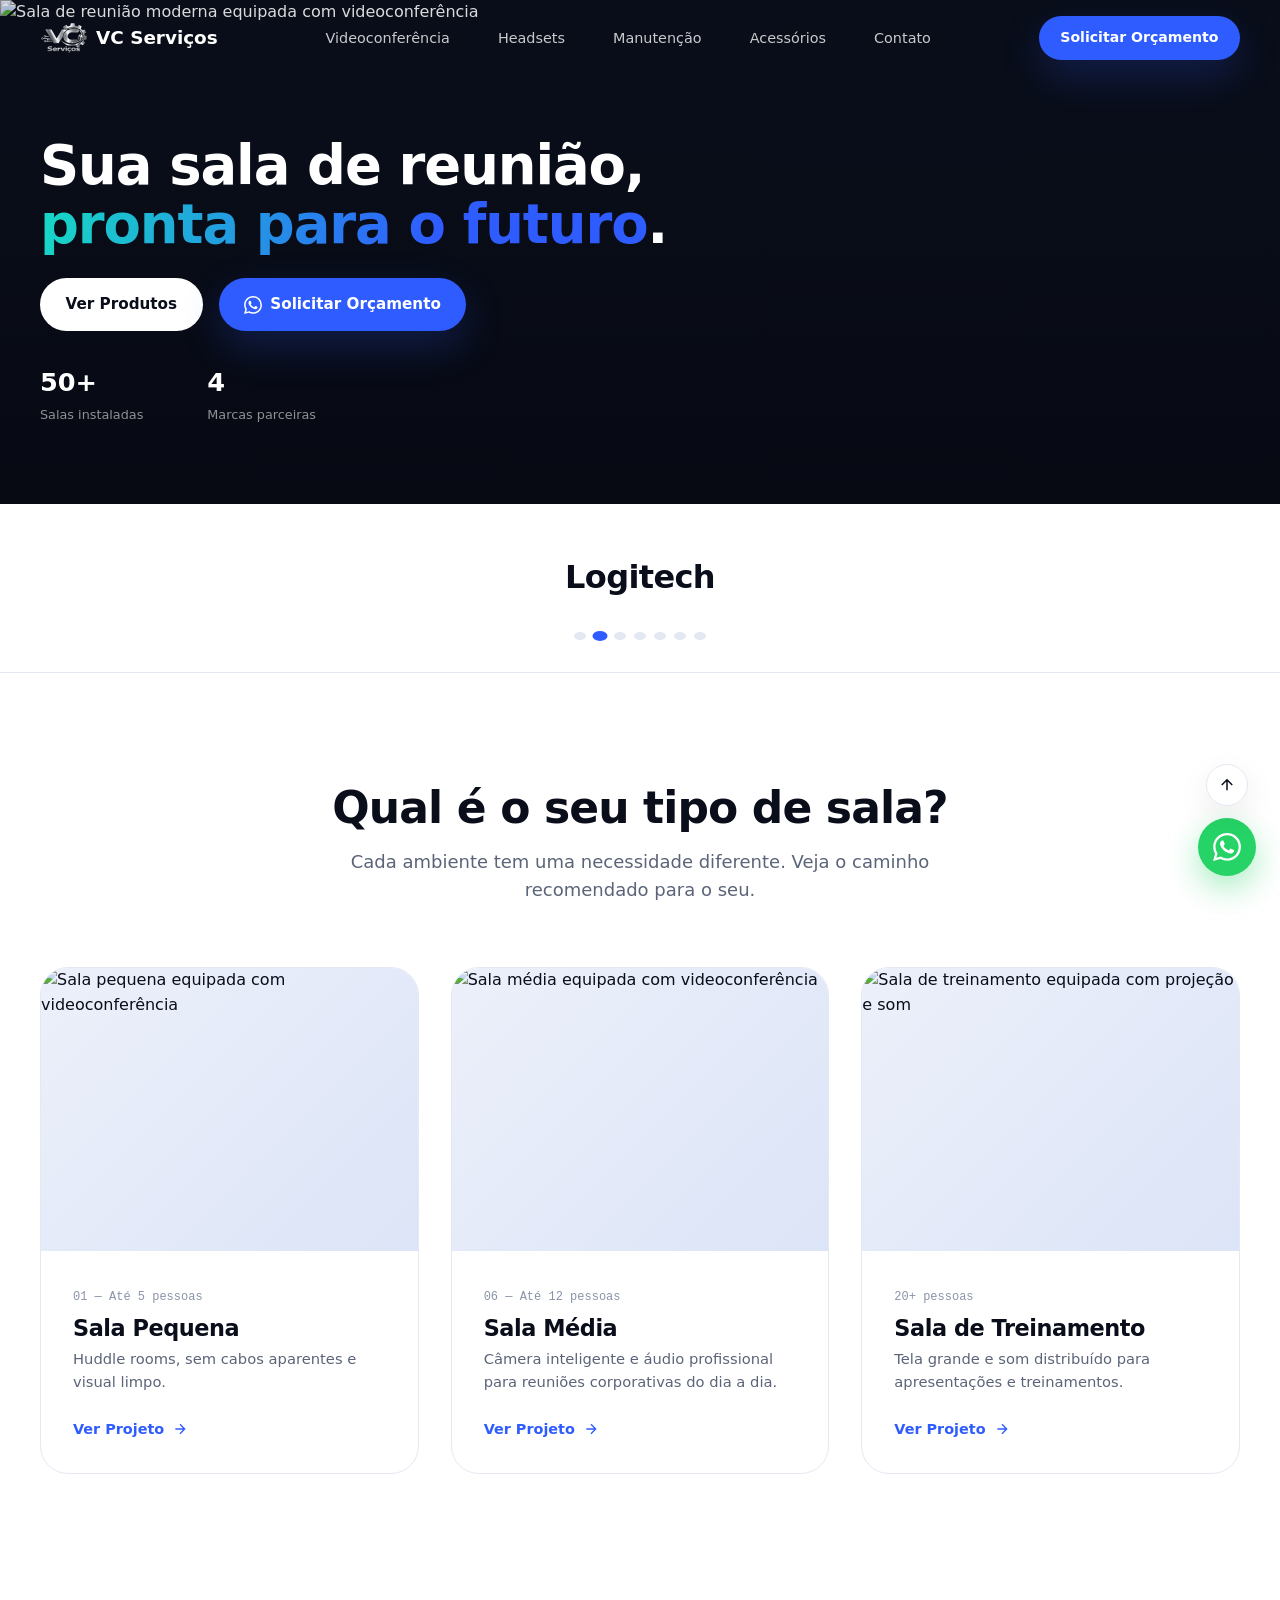
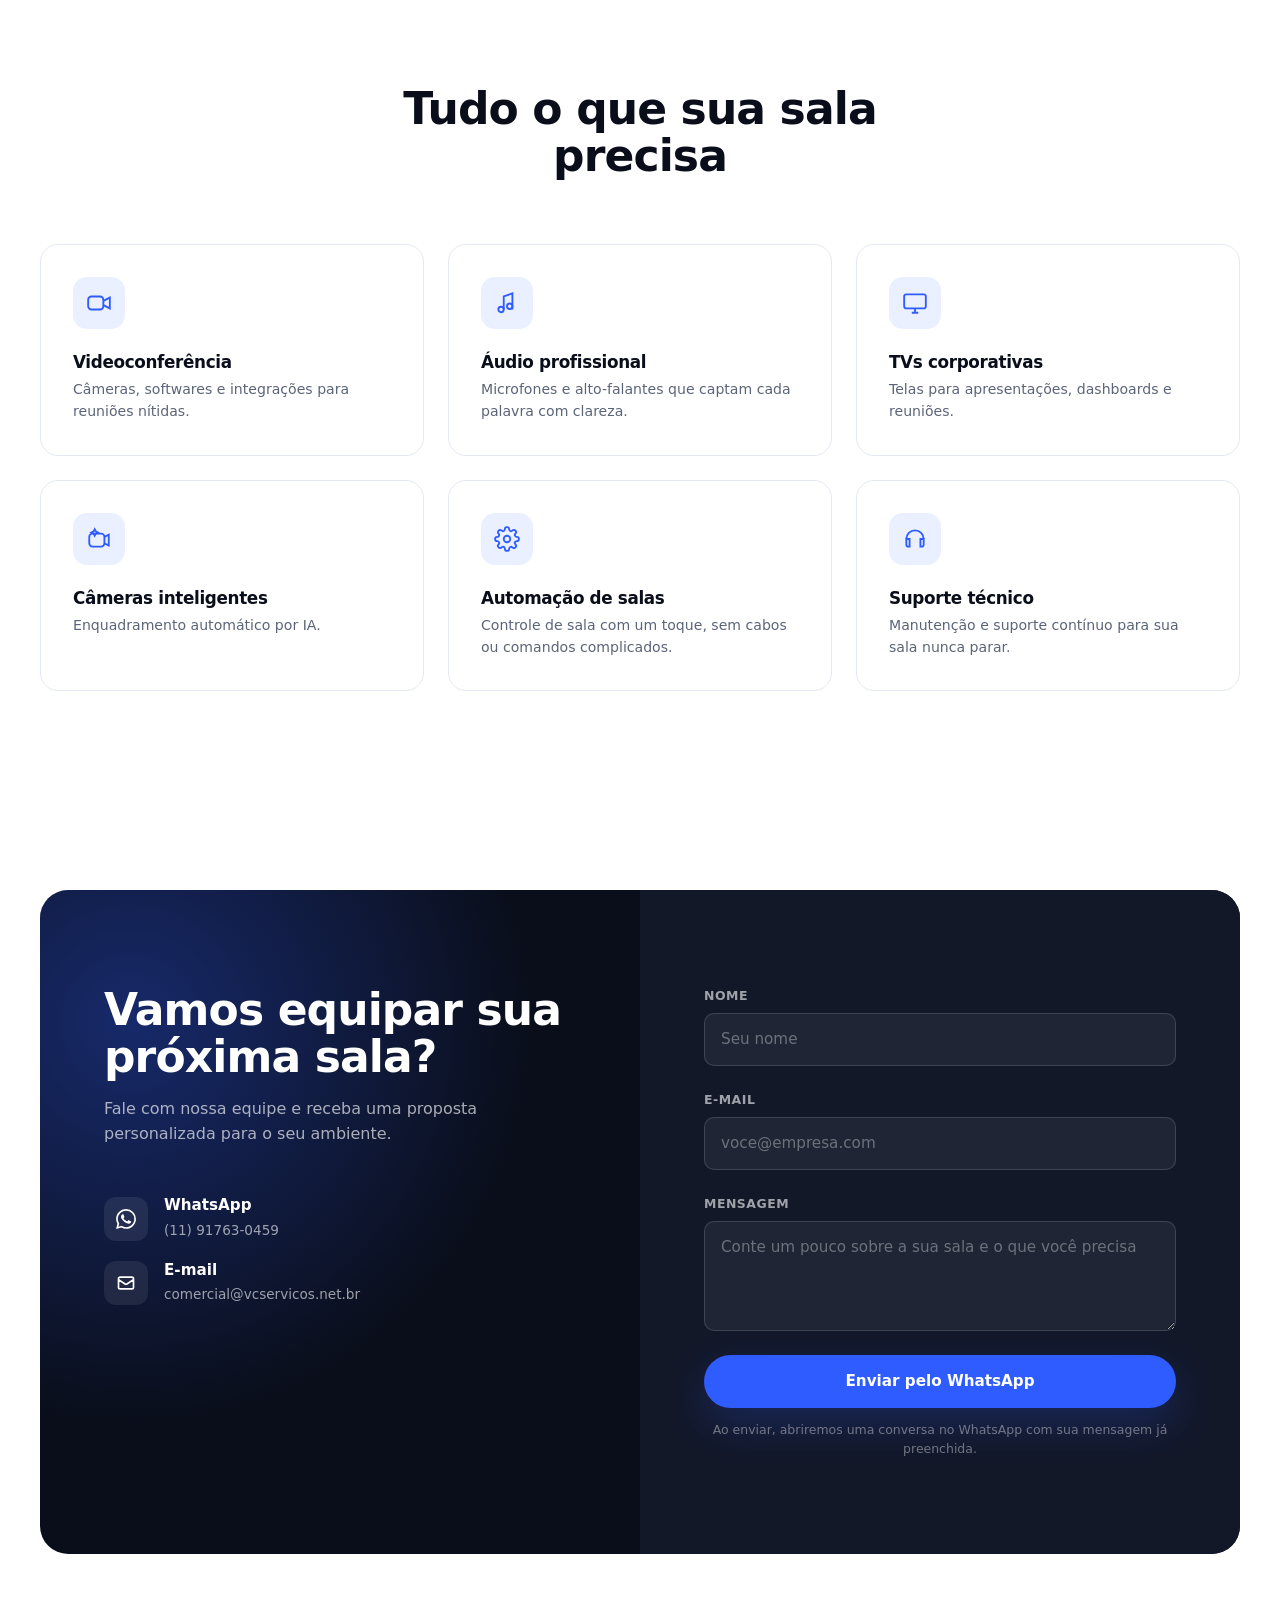
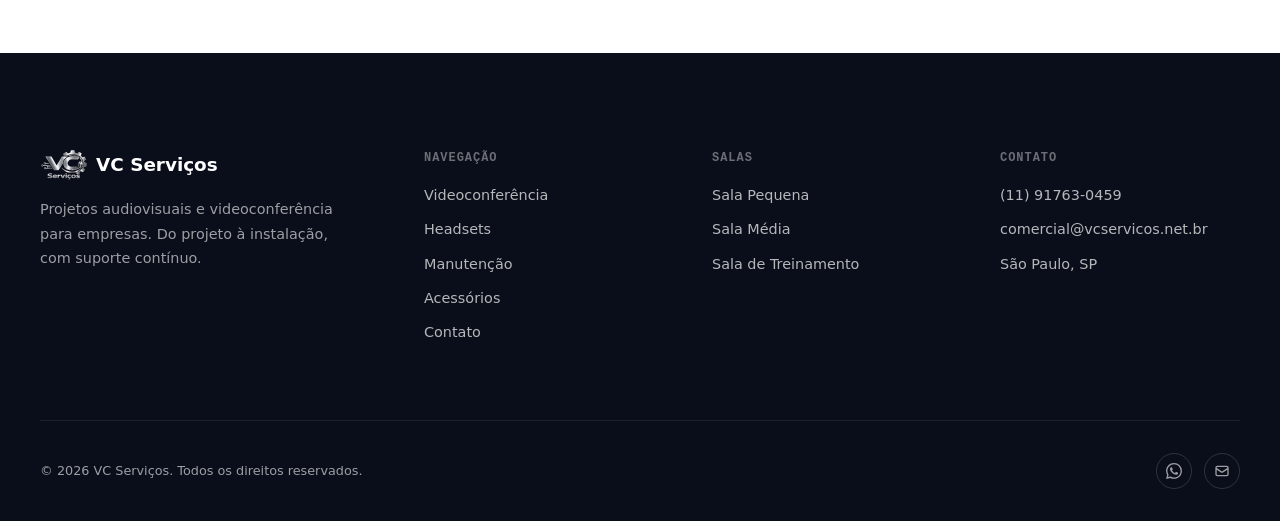
==== commit 53bc84af: "Create a carrossel and add images" ====
--- a/index.html
+++ b/index.html
@@ -3,7 +3,7 @@
 <head>
 <meta charset="UTF-8" />
 <meta name="viewport" content="width=device-width, initial-scale=1.0" />
-<meta http-equiv="Content-Security-Policy" content="default-src 'self'; script-src 'self' 'unsafe-inline'; style-src 'self' 'unsafe-inline' https://fonts.googleapis.com; font-src https://fonts.gstatic.com; img-src 'self' https://images.pexels.com data:; connect-src 'self'; frame-ancestors 'none'; base-uri 'self'; form-action 'self' https://wa.me; upgrade-insecure-requests;" />
+<meta http-equiv="Content-Security-Policy" content="default-src 'self'; script-src 'self' 'unsafe-inline' https://www.googletagmanager.com https://www.google-analytics.com https://googleads.g.doubleclick.net; style-src 'self' 'unsafe-inline' https://fonts.googleapis.com; font-src https://fonts.gstatic.com; img-src 'self' https://images.pexels.com data: https://www.google.com https://www.google.com.br https://www.googletagmanager.com https://www.google-analytics.com https://googleads.g.doubleclick.net https://*.g.doubleclick.net; connect-src 'self' https://www.google-analytics.com https://*.google-analytics.com https://*.analytics.google.com https://*.googletagmanager.com https://www.google.com https://www.google.com.br https://googleads.g.doubleclick.net https://*.g.doubleclick.net; frame-src https://www.googletagmanager.com https://td.doubleclick.net; frame-ancestors 'none'; base-uri 'self'; form-action 'self' https://wa.me; upgrade-insecure-requests;" />
 <meta http-equiv="X-Content-Type-Options" content="nosniff" />
 <meta name="referrer" content="strict-origin-when-cross-origin" />
 <meta http-equiv="Permissions-Policy" content="geolocation=(), camera=(), microphone=()" />
@@ -15,6 +15,15 @@
 <link rel="stylesheet" href="css/tokens.css" />
 <link rel="stylesheet" href="css/components.css" />
 <link rel="stylesheet" href="css/sections.css" />
+<!-- Google tag (gtag.js) -->
+<script async src="https://www.googletagmanager.com/gtag/js?id=AW-18468714812"></script>
+<script>
+  window.dataLayer = window.dataLayer || [];
+  function gtag(){dataLayer.push(arguments);}
+  gtag('js', new Date());
+
+  gtag('config', 'AW-18468714812');
+</script>
 </head>
 <body>
 
@@ -77,6 +86,42 @@
 
 </section>
 
+<!-- ===================== CARROSSEL DE MARCAS ===================== -->
+<section class="logo-strip">
+  <div class="logo-slider" data-logo-slider role="group" aria-roledescription="carrossel" aria-label="Marcas com as quais trabalhamos">
+    <div class="logo-slides">
+      <div class="logo-item is-active">
+        <img src="images/marcas/Poly.png" alt="Poly" loading="lazy" onerror="this.hidden=true;this.nextElementSibling.hidden=false;">
+        <span class="brand-wordmark" hidden>Poly</span>
+      </div>
+      <div class="logo-item">
+        <img src="images/marcas/logitech.png" alt="Logitech" loading="lazy" onerror="this.hidden=true;this.nextElementSibling.hidden=false;">
+        <span class="brand-wordmark" hidden>Logitech</span>
+      </div>
+      <div class="logo-item">
+        <img src="images/marcas/Yealink.png" alt="Yealink" loading="lazy" onerror="this.hidden=true;this.nextElementSibling.hidden=false;">
+        <span class="brand-wordmark" hidden>Yealink</span>
+      </div>
+      <div class="logo-item">
+        <img src="images/marcas/jabra.png" alt="Jabra" loading="lazy" onerror="this.hidden=true;this.nextElementSibling.hidden=false;">
+        <span class="brand-wordmark" hidden>Jabra</span>
+      </div><div class="logo-item">
+        <img src="images/marcas/Shure.png" alt="Shure" loading="lazy" onerror="this.hidden=true;this.nextElementSibling.hidden=false;">
+        <span class="brand-wordmark" hidden>Shure</span>
+      </div>
+      <div class="logo-item">
+        <img src="images/marcas/HP.png" alt="Intelbras" loading="lazy" onerror="this.hidden=true;this.nextElementSibling.hidden=false;">
+        <span class="brand-wordmark" hidden>HP</span>
+      </div>
+      <div class="logo-item">
+        <img src="images/marcas/felitron.png" alt="felitron" loading="lazy" onerror="this.hidden=true;this.nextElementSibling.hidden=false;">
+        <span class="brand-wordmark" hidden>felitron</span>
+      </div>
+    </div>
+    <div class="logo-dots" data-logo-dots></div>
+  </div>
+</section>
+
 <section class="section" id="solucoes-salas">
   <div class="container">
     <div class="section-head center" data-reveal>
@@ -172,23 +217,6 @@
         <h3>Suporte técnico</h3>
         <p>Manutenção e suporte contínuo para sua sala nunca parar.</p>
       </div>
-    </div>
-  </div>
-</section>
-
-
-<!-- ========================= MARCAS ========================= -->
-<section class="section--tight">
-  <div class="container">
-    <div class="section-head center" data-reveal>
-      <h2>Tecnologia dos maiores fabricantes</h2>
-    </div>
-
-    <div class="brands-row" data-reveal>
-      <div class="brand-logo"><span>Poly</span></div>
-      <div class="brand-logo"><span>Logitech</span></div>
-      <div class="brand-logo"><span>Yealink</span></div>
-      <div class="brand-logo"><span>Jabra</span></div>
     </div>
   </div>
 </section>
--- a/css/tokens.css
+++ b/css/tokens.css
@@ -106,6 +106,7 @@
 }
 
 img, picture, video, canvas, svg { display: block; max-width: 100%; height: auto; }
+[hidden] { display: none !important; }
 
 button, input, textarea, select {
   font: inherit;
--- a/css/sections.css
+++ b/css/sections.css
@@ -3,13 +3,13 @@
    ========================================================================== */
 .hero {
   position: relative;
-  min-height: 100svh;
-  display: flex;
-  align-items: flex-end;
+  min-height: clamp(400px, 56svh, 540px);
+  display: flex;
+  align-items: center;
   color: white;
   background: var(--ink);
   overflow: hidden;
-  padding-bottom: var(--sp-9);
+  padding: calc(76px + var(--sp-6)) 0 var(--sp-7);
 }
 
 .hero-media {
@@ -57,7 +57,7 @@
 .hero .eyebrow { color: var(--signal); margin-bottom: var(--sp-5); }
 
 .hero h1 {
-  font-size: var(--fs-h1);
+  font-size: clamp(2.1rem, 1.6rem + 2.4vw, 3.4rem);
   color: white;
 }
 
@@ -80,13 +80,13 @@
   display: flex;
   gap: var(--sp-4);
   flex-wrap: wrap;
-  margin-top: var(--sp-7);
+  margin-top: var(--sp-5);
 }
 
 .hero-meta {
   display: flex;
   gap: var(--sp-8);
-  margin-top: var(--sp-9);
+  margin-top: var(--sp-6);
   flex-wrap: wrap;
 }
 
@@ -132,7 +132,7 @@
 }
 
 @media (max-width: 700px) {
-  .hero { align-items: center; padding-bottom: 0; min-height: 92svh; }
+  .hero { min-height: 0; padding-bottom: var(--sp-7); }
   .hero-meta { gap: var(--sp-6); margin-top: var(--sp-7); }
   .scroll-cue { display: none; }
 }
@@ -489,3 +489,86 @@
   .contact-section { grid-template-columns: 1fr; border-radius: var(--r-md); }
   .contact-info, .contact-form { padding: var(--sp-7) var(--sp-6); }
 }
+
+
+/* ==========================================================================
+   CARROSSEL DE LOGOS (um por vez)
+   ========================================================================== */
+.logo-strip {
+  padding-block: var(--sp-6);
+  background: var(--paper);
+  border-bottom: 1px solid var(--line);
+}
+
+.logo-strip-label {
+  text-align: center;
+  font-family: var(--font-mono);
+  font-size: 0.75rem;
+  letter-spacing: 0.08em;
+  text-transform: uppercase;
+  color: var(--muted-2);
+  margin-bottom: var(--sp-4);
+}
+
+.logo-slider { text-align: center; }
+
+.logo-slides {
+  position: relative;
+  height: 84px;
+}
+
+.logo-item {
+  position: absolute;
+  inset: 0;
+  display: flex;
+  align-items: center;
+  justify-content: center;
+  opacity: 0;
+  transform: translateY(10px);
+  pointer-events: none;
+  transition: opacity var(--dur-med) var(--ease), transform var(--dur-med) var(--ease);
+}
+
+.logo-item.is-active {
+  opacity: 1;
+  transform: translateY(0);
+  pointer-events: auto;
+}
+
+.logo-item img {
+  max-width: 300px;
+  max-height: 300px;
+  width: auto;
+  height: auto;
+  object-fit: contain;
+}
+
+.brand-wordmark {
+  font-family: var(--font-display);
+  font-weight: 700;
+  font-size: 2rem;
+  letter-spacing: -0.02em;
+  color: var(--ink);
+}
+.brand-wordmark[hidden] { display: none; }
+
+.logo-dots {
+  display: flex;
+  justify-content: center;
+  gap: var(--sp-2);
+  margin-top: var(--sp-3);
+}
+
+.logo-dot {
+  width: 8px;
+  height: 8px;
+  border-radius: 50%;
+  background: var(--line);
+  transition: background var(--dur-fast) var(--ease), transform var(--dur-fast) var(--ease);
+}
+.logo-dot:hover { background: var(--muted-2); }
+.logo-dot.is-active { background: var(--accent); transform: scale(1.25); }
+
+@media (prefers-reduced-motion: reduce) {
+  .logo-item { transition: none; transform: none; }
+}
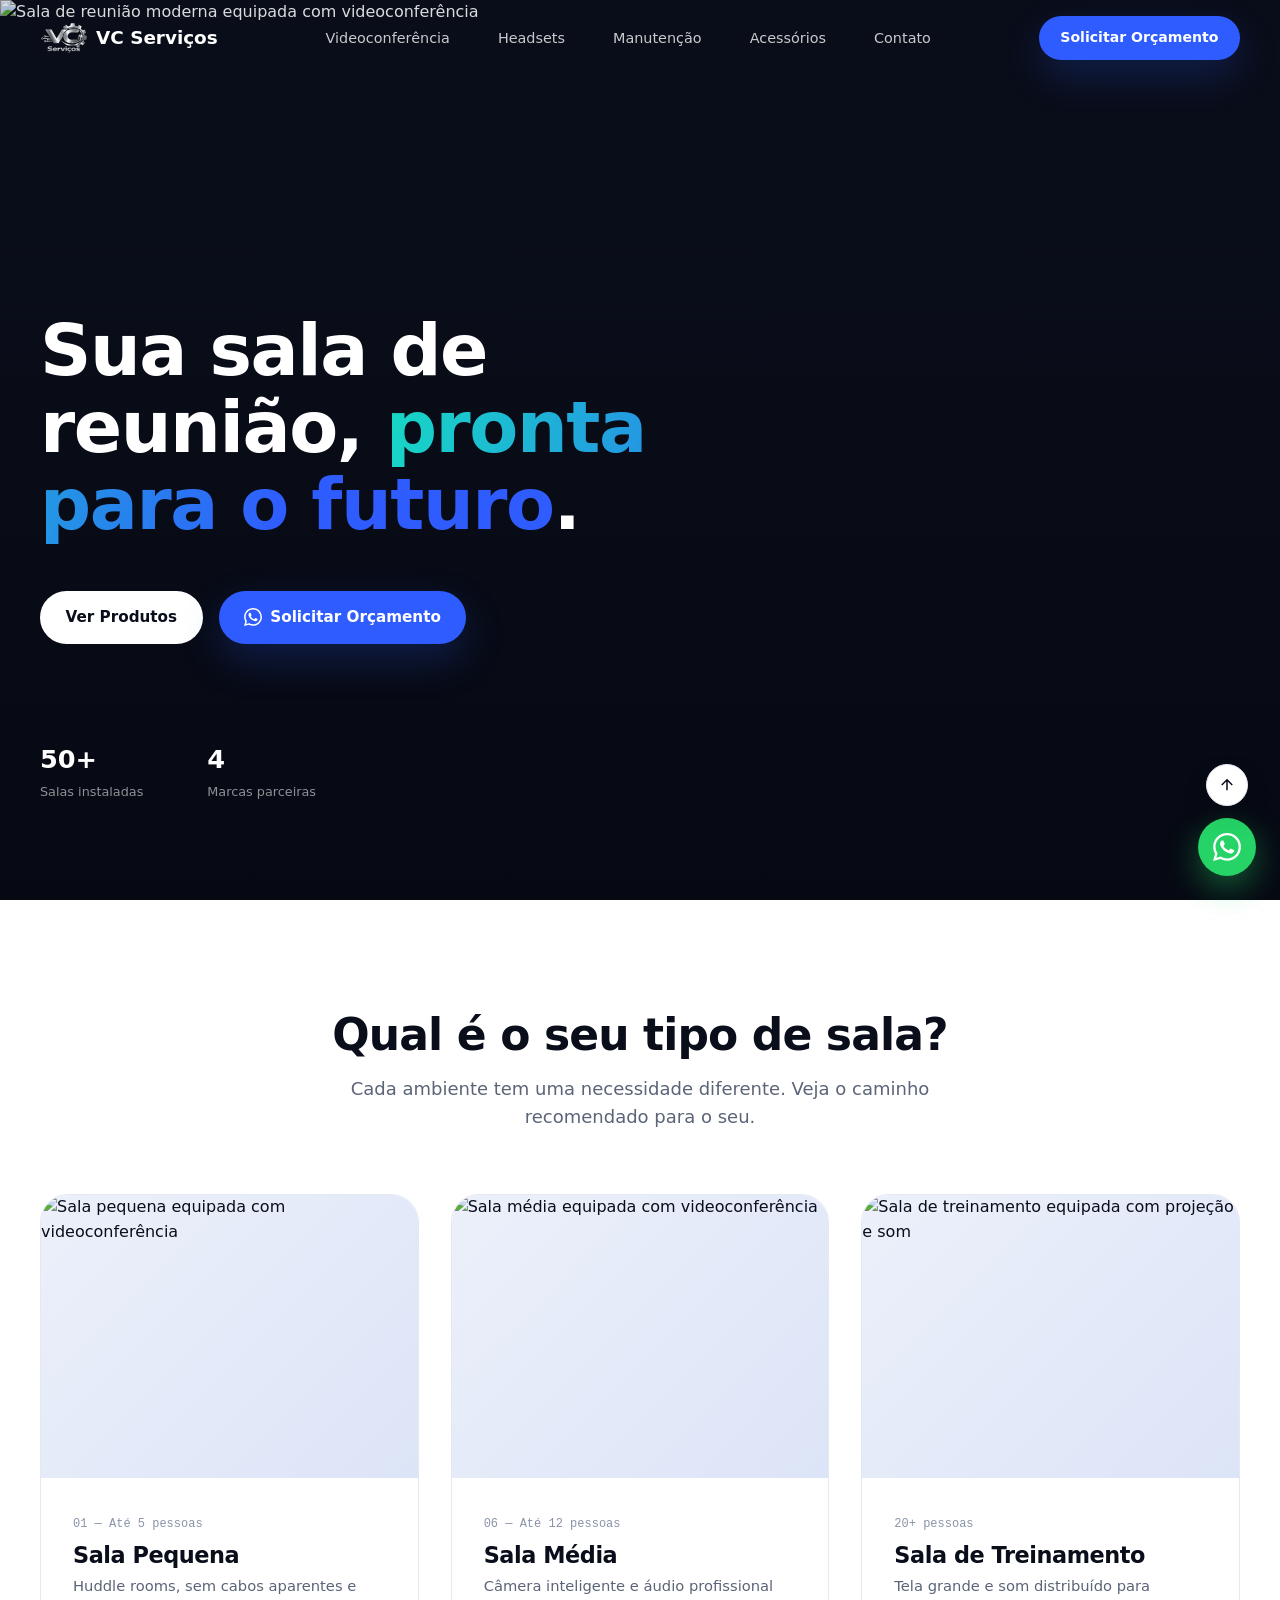
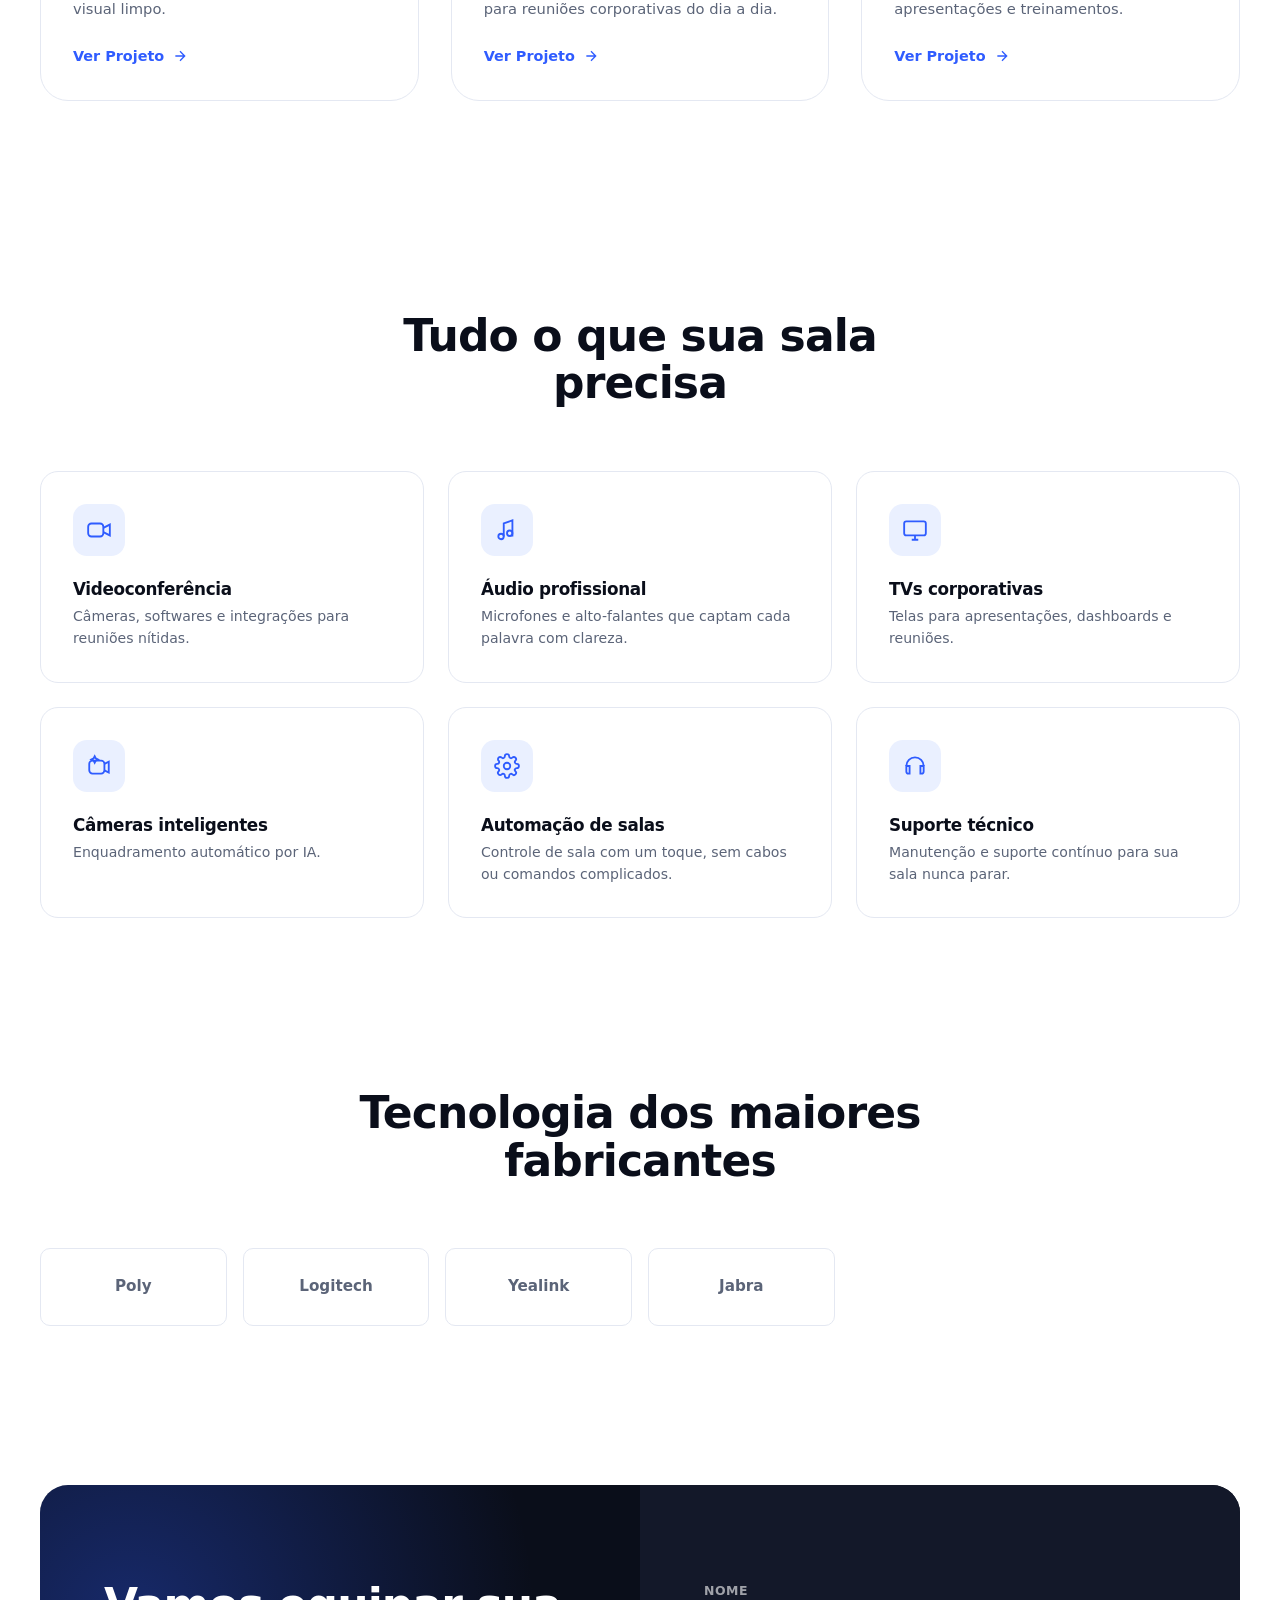
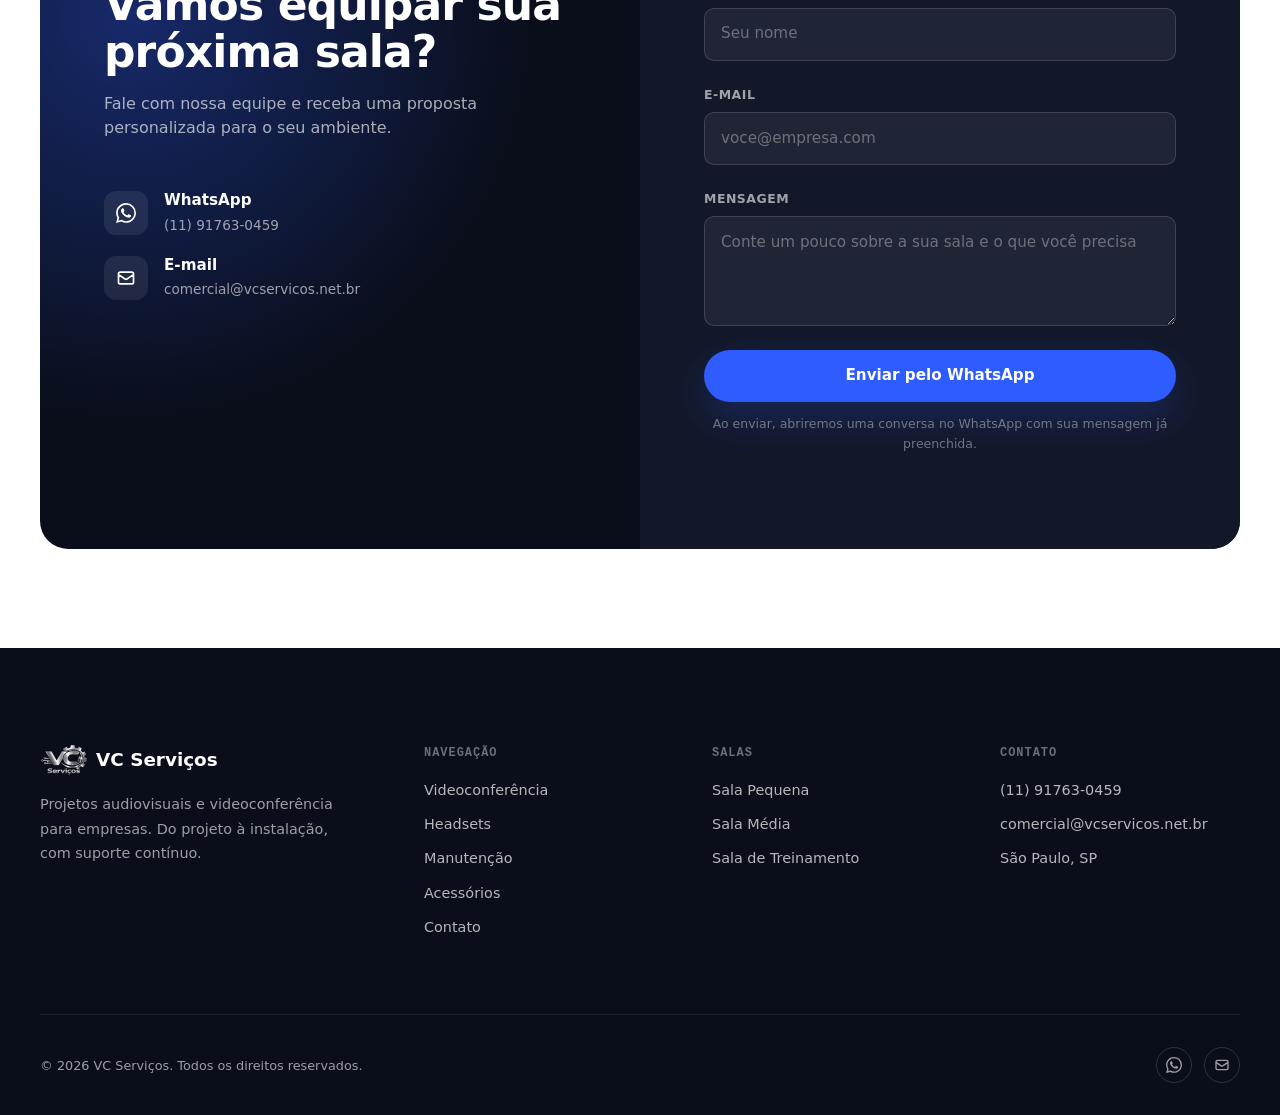
==== commit 25c207c4: "Revert "Create a carrossel and add images" This reverts commit 53bc84af95e516b868ce79819ff80bdca180b" ====
--- a/index.html
+++ b/index.html
@@ -86,42 +86,6 @@
 
 </section>
 
-<!-- ===================== CARROSSEL DE MARCAS ===================== -->
-<section class="logo-strip">
-  <div class="logo-slider" data-logo-slider role="group" aria-roledescription="carrossel" aria-label="Marcas com as quais trabalhamos">
-    <div class="logo-slides">
-      <div class="logo-item is-active">
-        <img src="images/marcas/Poly.png" alt="Poly" loading="lazy" onerror="this.hidden=true;this.nextElementSibling.hidden=false;">
-        <span class="brand-wordmark" hidden>Poly</span>
-      </div>
-      <div class="logo-item">
-        <img src="images/marcas/logitech.png" alt="Logitech" loading="lazy" onerror="this.hidden=true;this.nextElementSibling.hidden=false;">
-        <span class="brand-wordmark" hidden>Logitech</span>
-      </div>
-      <div class="logo-item">
-        <img src="images/marcas/Yealink.png" alt="Yealink" loading="lazy" onerror="this.hidden=true;this.nextElementSibling.hidden=false;">
-        <span class="brand-wordmark" hidden>Yealink</span>
-      </div>
-      <div class="logo-item">
-        <img src="images/marcas/jabra.png" alt="Jabra" loading="lazy" onerror="this.hidden=true;this.nextElementSibling.hidden=false;">
-        <span class="brand-wordmark" hidden>Jabra</span>
-      </div><div class="logo-item">
-        <img src="images/marcas/Shure.png" alt="Shure" loading="lazy" onerror="this.hidden=true;this.nextElementSibling.hidden=false;">
-        <span class="brand-wordmark" hidden>Shure</span>
-      </div>
-      <div class="logo-item">
-        <img src="images/marcas/HP.png" alt="Intelbras" loading="lazy" onerror="this.hidden=true;this.nextElementSibling.hidden=false;">
-        <span class="brand-wordmark" hidden>HP</span>
-      </div>
-      <div class="logo-item">
-        <img src="images/marcas/felitron.png" alt="felitron" loading="lazy" onerror="this.hidden=true;this.nextElementSibling.hidden=false;">
-        <span class="brand-wordmark" hidden>felitron</span>
-      </div>
-    </div>
-    <div class="logo-dots" data-logo-dots></div>
-  </div>
-</section>
-
 <section class="section" id="solucoes-salas">
   <div class="container">
     <div class="section-head center" data-reveal>
@@ -217,6 +181,23 @@
         <h3>Suporte técnico</h3>
         <p>Manutenção e suporte contínuo para sua sala nunca parar.</p>
       </div>
+    </div>
+  </div>
+</section>
+
+
+<!-- ========================= MARCAS ========================= -->
+<section class="section--tight">
+  <div class="container">
+    <div class="section-head center" data-reveal>
+      <h2>Tecnologia dos maiores fabricantes</h2>
+    </div>
+
+    <div class="brands-row" data-reveal>
+      <div class="brand-logo"><span>Poly</span></div>
+      <div class="brand-logo"><span>Logitech</span></div>
+      <div class="brand-logo"><span>Yealink</span></div>
+      <div class="brand-logo"><span>Jabra</span></div>
     </div>
   </div>
 </section>
--- a/css/tokens.css
+++ b/css/tokens.css
@@ -106,7 +106,6 @@
 }
 
 img, picture, video, canvas, svg { display: block; max-width: 100%; height: auto; }
-[hidden] { display: none !important; }
 
 button, input, textarea, select {
   font: inherit;
--- a/css/sections.css
+++ b/css/sections.css
@@ -3,13 +3,13 @@
    ========================================================================== */
 .hero {
   position: relative;
-  min-height: clamp(400px, 56svh, 540px);
-  display: flex;
-  align-items: center;
+  min-height: 100svh;
+  display: flex;
+  align-items: flex-end;
   color: white;
   background: var(--ink);
   overflow: hidden;
-  padding: calc(76px + var(--sp-6)) 0 var(--sp-7);
+  padding-bottom: var(--sp-9);
 }
 
 .hero-media {
@@ -57,7 +57,7 @@
 .hero .eyebrow { color: var(--signal); margin-bottom: var(--sp-5); }
 
 .hero h1 {
-  font-size: clamp(2.1rem, 1.6rem + 2.4vw, 3.4rem);
+  font-size: var(--fs-h1);
   color: white;
 }
 
@@ -80,13 +80,13 @@
   display: flex;
   gap: var(--sp-4);
   flex-wrap: wrap;
-  margin-top: var(--sp-5);
+  margin-top: var(--sp-7);
 }
 
 .hero-meta {
   display: flex;
   gap: var(--sp-8);
-  margin-top: var(--sp-6);
+  margin-top: var(--sp-9);
   flex-wrap: wrap;
 }
 
@@ -132,7 +132,7 @@
 }
 
 @media (max-width: 700px) {
-  .hero { min-height: 0; padding-bottom: var(--sp-7); }
+  .hero { align-items: center; padding-bottom: 0; min-height: 92svh; }
   .hero-meta { gap: var(--sp-6); margin-top: var(--sp-7); }
   .scroll-cue { display: none; }
 }
@@ -489,86 +489,3 @@
   .contact-section { grid-template-columns: 1fr; border-radius: var(--r-md); }
   .contact-info, .contact-form { padding: var(--sp-7) var(--sp-6); }
 }
-
-
-/* ==========================================================================
-   CARROSSEL DE LOGOS (um por vez)
-   ========================================================================== */
-.logo-strip {
-  padding-block: var(--sp-6);
-  background: var(--paper);
-  border-bottom: 1px solid var(--line);
-}
-
-.logo-strip-label {
-  text-align: center;
-  font-family: var(--font-mono);
-  font-size: 0.75rem;
-  letter-spacing: 0.08em;
-  text-transform: uppercase;
-  color: var(--muted-2);
-  margin-bottom: var(--sp-4);
-}
-
-.logo-slider { text-align: center; }
-
-.logo-slides {
-  position: relative;
-  height: 84px;
-}
-
-.logo-item {
-  position: absolute;
-  inset: 0;
-  display: flex;
-  align-items: center;
-  justify-content: center;
-  opacity: 0;
-  transform: translateY(10px);
-  pointer-events: none;
-  transition: opacity var(--dur-med) var(--ease), transform var(--dur-med) var(--ease);
-}
-
-.logo-item.is-active {
-  opacity: 1;
-  transform: translateY(0);
-  pointer-events: auto;
-}
-
-.logo-item img {
-  max-width: 300px;
-  max-height: 300px;
-  width: auto;
-  height: auto;
-  object-fit: contain;
-}
-
-.brand-wordmark {
-  font-family: var(--font-display);
-  font-weight: 700;
-  font-size: 2rem;
-  letter-spacing: -0.02em;
-  color: var(--ink);
-}
-.brand-wordmark[hidden] { display: none; }
-
-.logo-dots {
-  display: flex;
-  justify-content: center;
-  gap: var(--sp-2);
-  margin-top: var(--sp-3);
-}
-
-.logo-dot {
-  width: 8px;
-  height: 8px;
-  border-radius: 50%;
-  background: var(--line);
-  transition: background var(--dur-fast) var(--ease), transform var(--dur-fast) var(--ease);
-}
-.logo-dot:hover { background: var(--muted-2); }
-.logo-dot.is-active { background: var(--accent); transform: scale(1.25); }
-
-@media (prefers-reduced-motion: reduce) {
-  .logo-item { transition: none; transform: none; }
-}
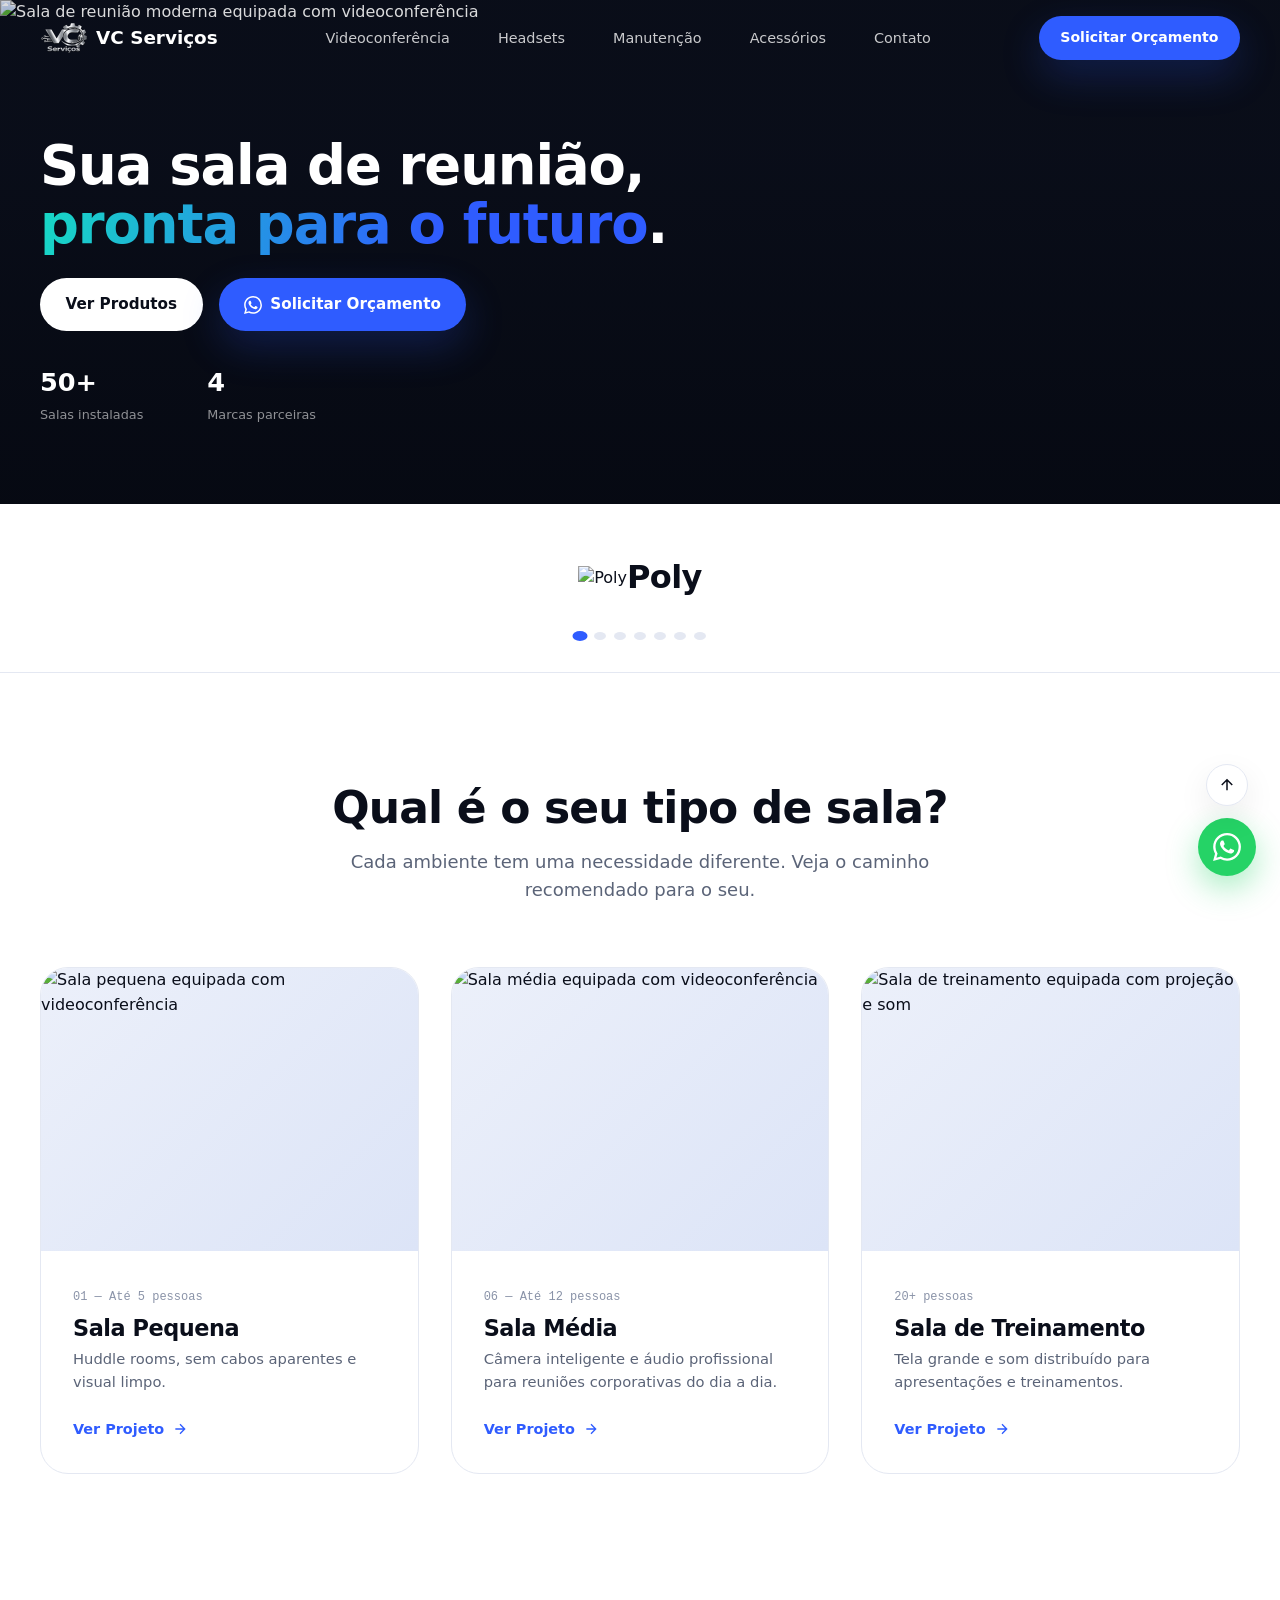
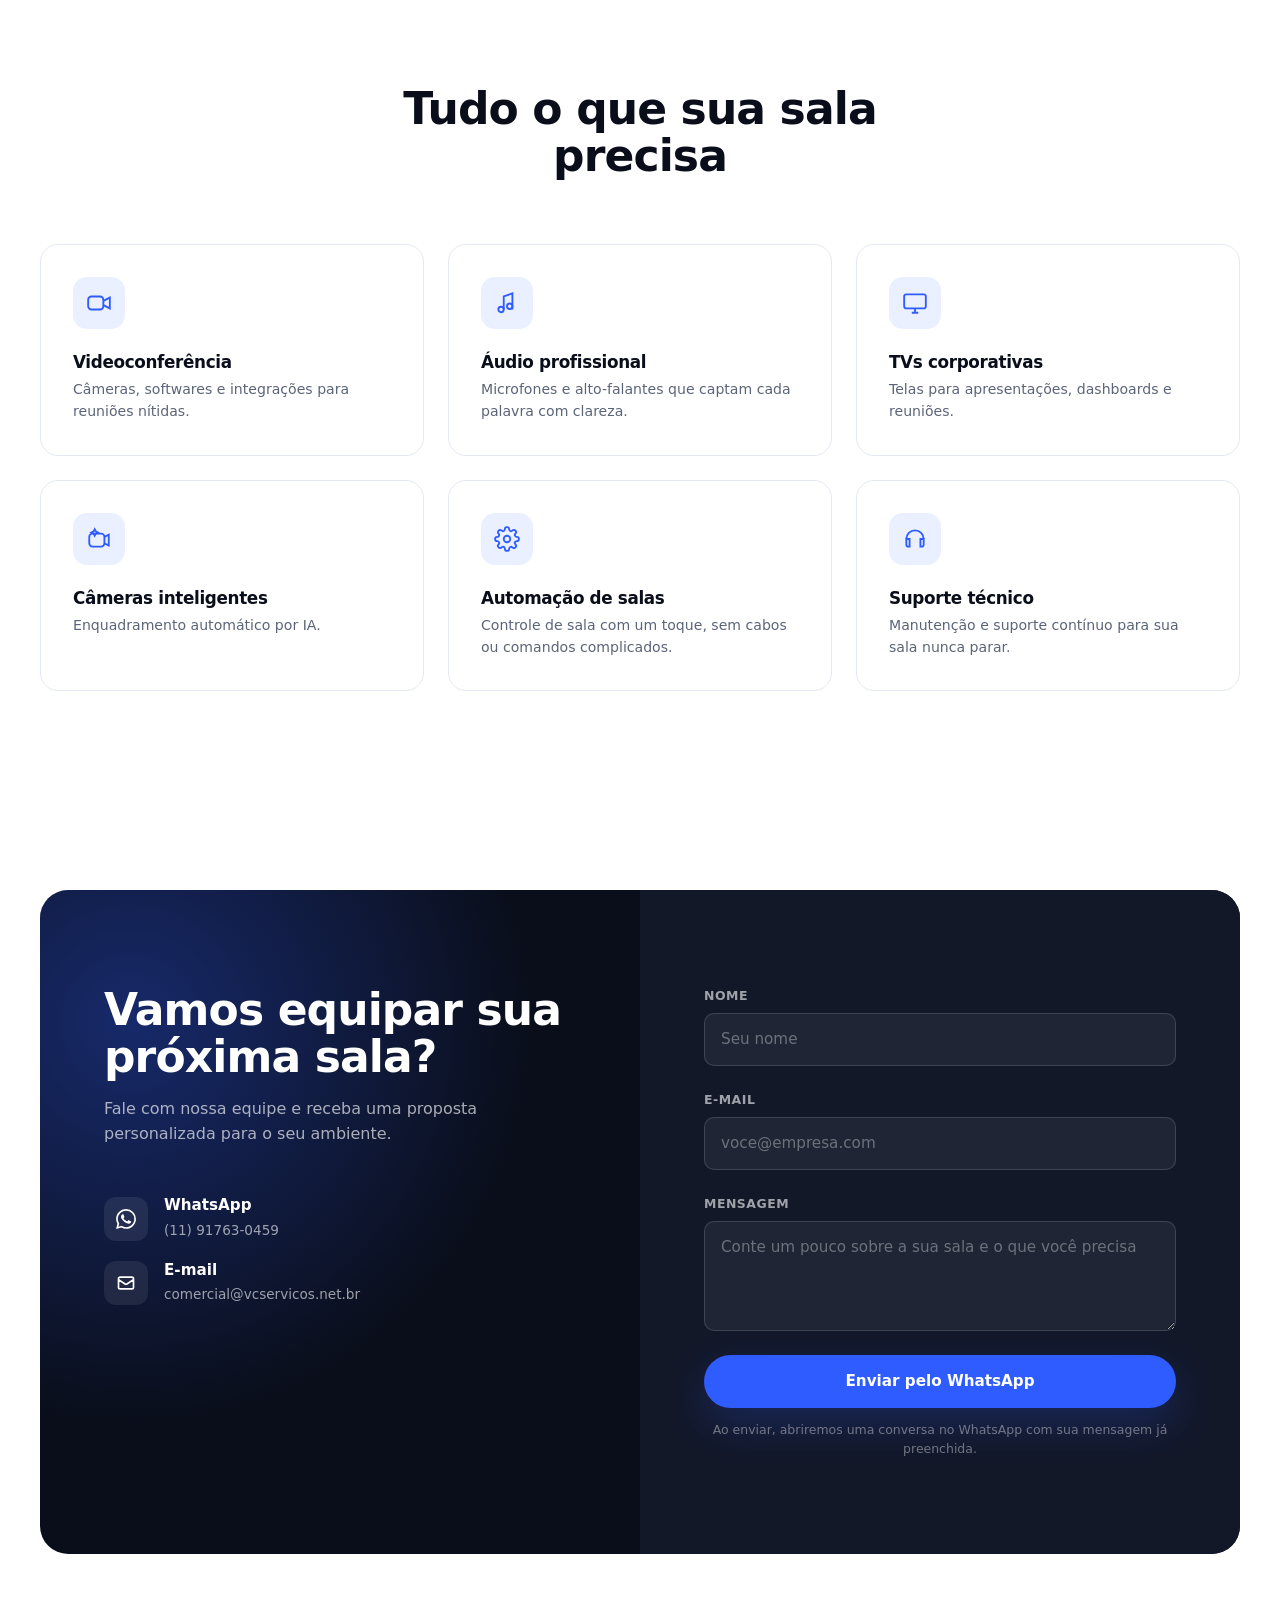
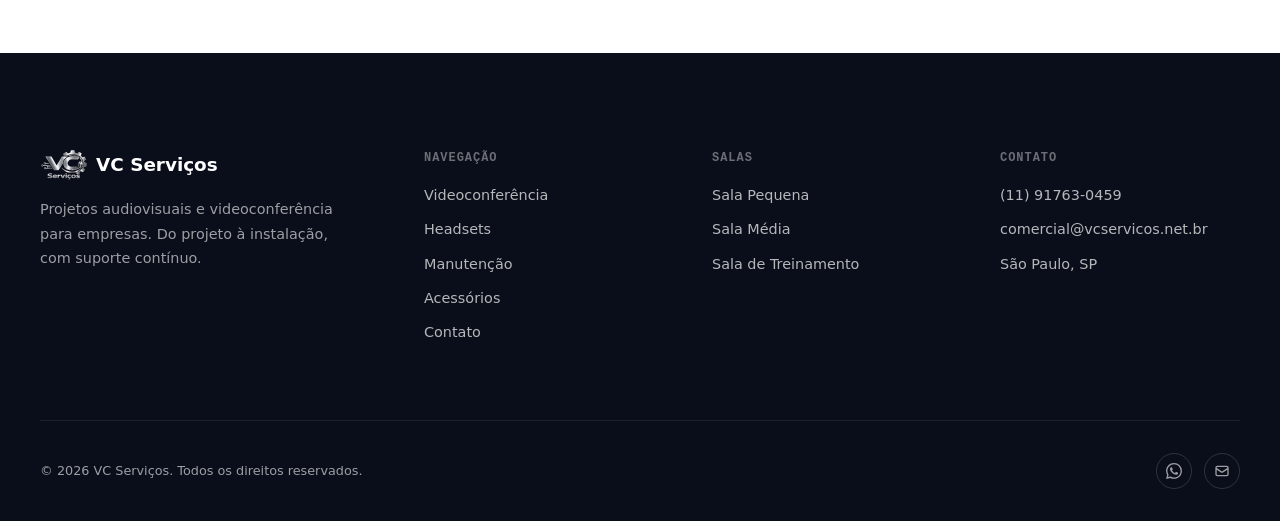
==== commit 915d36a0: "gIT ADD CARROS" ====
--- a/index.html
+++ b/index.html
@@ -86,6 +86,43 @@
 
 </section>
 
+<!-- ===================== CARROSSEL DE MARCAS ===================== -->
+<section class="logo-strip">
+  <div class="logo-slider" data-logo-slider role="group" aria-roledescription="carrossel" aria-label="Marcas com as quais trabalhamos">
+    <div class="logo-slides">
+      <div class="logo-item is-active">
+        <img src="images/marcas/poly.png" alt="Poly" loading="lazy" onerror="this.hidden=true;this.nextElementSibling.hidden=false;">
+        <span class="brand-wordmark" hidden>Poly</span>
+      </div>
+      <div class="logo-item">
+        <img src="images/marcas/logitech.png" alt="Logitech" loading="lazy" onerror="this.hidden=true;this.nextElementSibling.hidden=false;">
+        <span class="brand-wordmark" hidden>Logitech</span>
+      </div>
+      <div class="logo-item">
+        <img src="images/marcas/yealink.png" alt="Yealink" loading="lazy" onerror="this.hidden=true;this.nextElementSibling.hidden=false;">
+        <span class="brand-wordmark" hidden>Yealink</span>
+      </div>
+      <div class="logo-item">
+        <img src="images/marcas/jabra.png" alt="Jabra" loading="lazy" onerror="this.hidden=true;this.nextElementSibling.hidden=false;">
+        <span class="brand-wordmark" hidden>Jabra</span>
+      </div>
+      <div class="logo-item">
+        <img src="images/marcas/Shure.png" alt="Jabra" loading="lazy" onerror="this.hidden=true;this.nextElementSibling.hidden=false;">
+        <span class="brand-wordmark" hidden>Shure</span>
+      </div>
+      <div class="logo-item">
+        <img src="images/marcas/Felitron.png" alt="Jabra" loading="lazy" onerror="this.hidden=true;this.nextElementSibling.hidden=false;">
+        <span class="brand-wordmark" hidden>Felitron</span>
+      </div>
+      <div class="logo-item">
+        <img src="images/marcas/HP.png" alt="Jabra" loading="lazy" onerror="this.hidden=true;this.nextElementSibling.hidden=false;">
+        <span class="brand-wordmark" hidden>HP</span>
+      </div>
+    </div>
+    <div class="logo-dots" data-logo-dots></div>
+  </div>
+</section>
+
 <section class="section" id="solucoes-salas">
   <div class="container">
     <div class="section-head center" data-reveal>
@@ -181,23 +218,6 @@
         <h3>Suporte técnico</h3>
         <p>Manutenção e suporte contínuo para sua sala nunca parar.</p>
       </div>
-    </div>
-  </div>
-</section>
-
-
-<!-- ========================= MARCAS ========================= -->
-<section class="section--tight">
-  <div class="container">
-    <div class="section-head center" data-reveal>
-      <h2>Tecnologia dos maiores fabricantes</h2>
-    </div>
-
-    <div class="brands-row" data-reveal>
-      <div class="brand-logo"><span>Poly</span></div>
-      <div class="brand-logo"><span>Logitech</span></div>
-      <div class="brand-logo"><span>Yealink</span></div>
-      <div class="brand-logo"><span>Jabra</span></div>
     </div>
   </div>
 </section>
--- a/css/sections.css
+++ b/css/sections.css
@@ -3,13 +3,13 @@
    ========================================================================== */
 .hero {
   position: relative;
-  min-height: 100svh;
-  display: flex;
-  align-items: flex-end;
+  min-height: clamp(400px, 56svh, 540px);
+  display: flex;
+  align-items: center;
   color: white;
   background: var(--ink);
   overflow: hidden;
-  padding-bottom: var(--sp-9);
+  padding: calc(76px + var(--sp-6)) 0 var(--sp-7);
 }
 
 .hero-media {
@@ -57,7 +57,7 @@
 .hero .eyebrow { color: var(--signal); margin-bottom: var(--sp-5); }
 
 .hero h1 {
-  font-size: var(--fs-h1);
+  font-size: clamp(2.1rem, 1.6rem + 2.4vw, 3.4rem);
   color: white;
 }
 
@@ -80,13 +80,13 @@
   display: flex;
   gap: var(--sp-4);
   flex-wrap: wrap;
-  margin-top: var(--sp-7);
+  margin-top: var(--sp-5);
 }
 
 .hero-meta {
   display: flex;
   gap: var(--sp-8);
-  margin-top: var(--sp-9);
+  margin-top: var(--sp-6);
   flex-wrap: wrap;
 }
 
@@ -132,7 +132,7 @@
 }
 
 @media (max-width: 700px) {
-  .hero { align-items: center; padding-bottom: 0; min-height: 92svh; }
+  .hero { min-height: 0; padding-bottom: var(--sp-7); }
   .hero-meta { gap: var(--sp-6); margin-top: var(--sp-7); }
   .scroll-cue { display: none; }
 }
@@ -489,3 +489,86 @@
   .contact-section { grid-template-columns: 1fr; border-radius: var(--r-md); }
   .contact-info, .contact-form { padding: var(--sp-7) var(--sp-6); }
 }
+
+
+/* ==========================================================================
+   CARROSSEL DE LOGOS (um por vez)
+   ========================================================================== */
+.logo-strip {
+  padding-block: var(--sp-6);
+  background: var(--paper);
+  border-bottom: 1px solid var(--line);
+}
+
+.logo-strip-label {
+  text-align: center;
+  font-family: var(--font-mono);
+  font-size: 0.75rem;
+  letter-spacing: 0.08em;
+  text-transform: uppercase;
+  color: var(--muted-2);
+  margin-bottom: var(--sp-4);
+}
+
+.logo-slider { text-align: center; }
+
+.logo-slides {
+  position: relative;
+  height: 84px;
+}
+
+.logo-item {
+  position: absolute;
+  inset: 0;
+  display: flex;
+  align-items: center;
+  justify-content: center;
+  opacity: 0;
+  transform: translateY(10px);
+  pointer-events: none;
+  transition: opacity var(--dur-med) var(--ease), transform var(--dur-med) var(--ease);
+}
+
+.logo-item.is-active {
+  opacity: 1;
+  transform: translateY(0);
+  pointer-events: auto;
+}
+
+.logo-item img {
+  max-width: 300px;
+  max-height: 200px;
+  width: auto;
+  height: auto;
+  object-fit: contain;
+}
+
+.brand-wordmark {
+  font-family: var(--font-display);
+  font-weight: 700;
+  font-size: 2rem;
+  letter-spacing: -0.02em;
+  color: var(--ink);
+}
+.brand-wordmark[hidden] { display: none; }
+
+.logo-dots {
+  display: flex;
+  justify-content: center;
+  gap: var(--sp-2);
+  margin-top: var(--sp-3);
+}
+
+.logo-dot {
+  width: 8px;
+  height: 8px;
+  border-radius: 50%;
+  background: var(--line);
+  transition: background var(--dur-fast) var(--ease), transform var(--dur-fast) var(--ease);
+}
+.logo-dot:hover { background: var(--muted-2); }
+.logo-dot.is-active { background: var(--accent); transform: scale(1.25); }
+
+@media (prefers-reduced-motion: reduce) {
+  .logo-item { transition: none; transform: none; }
+}
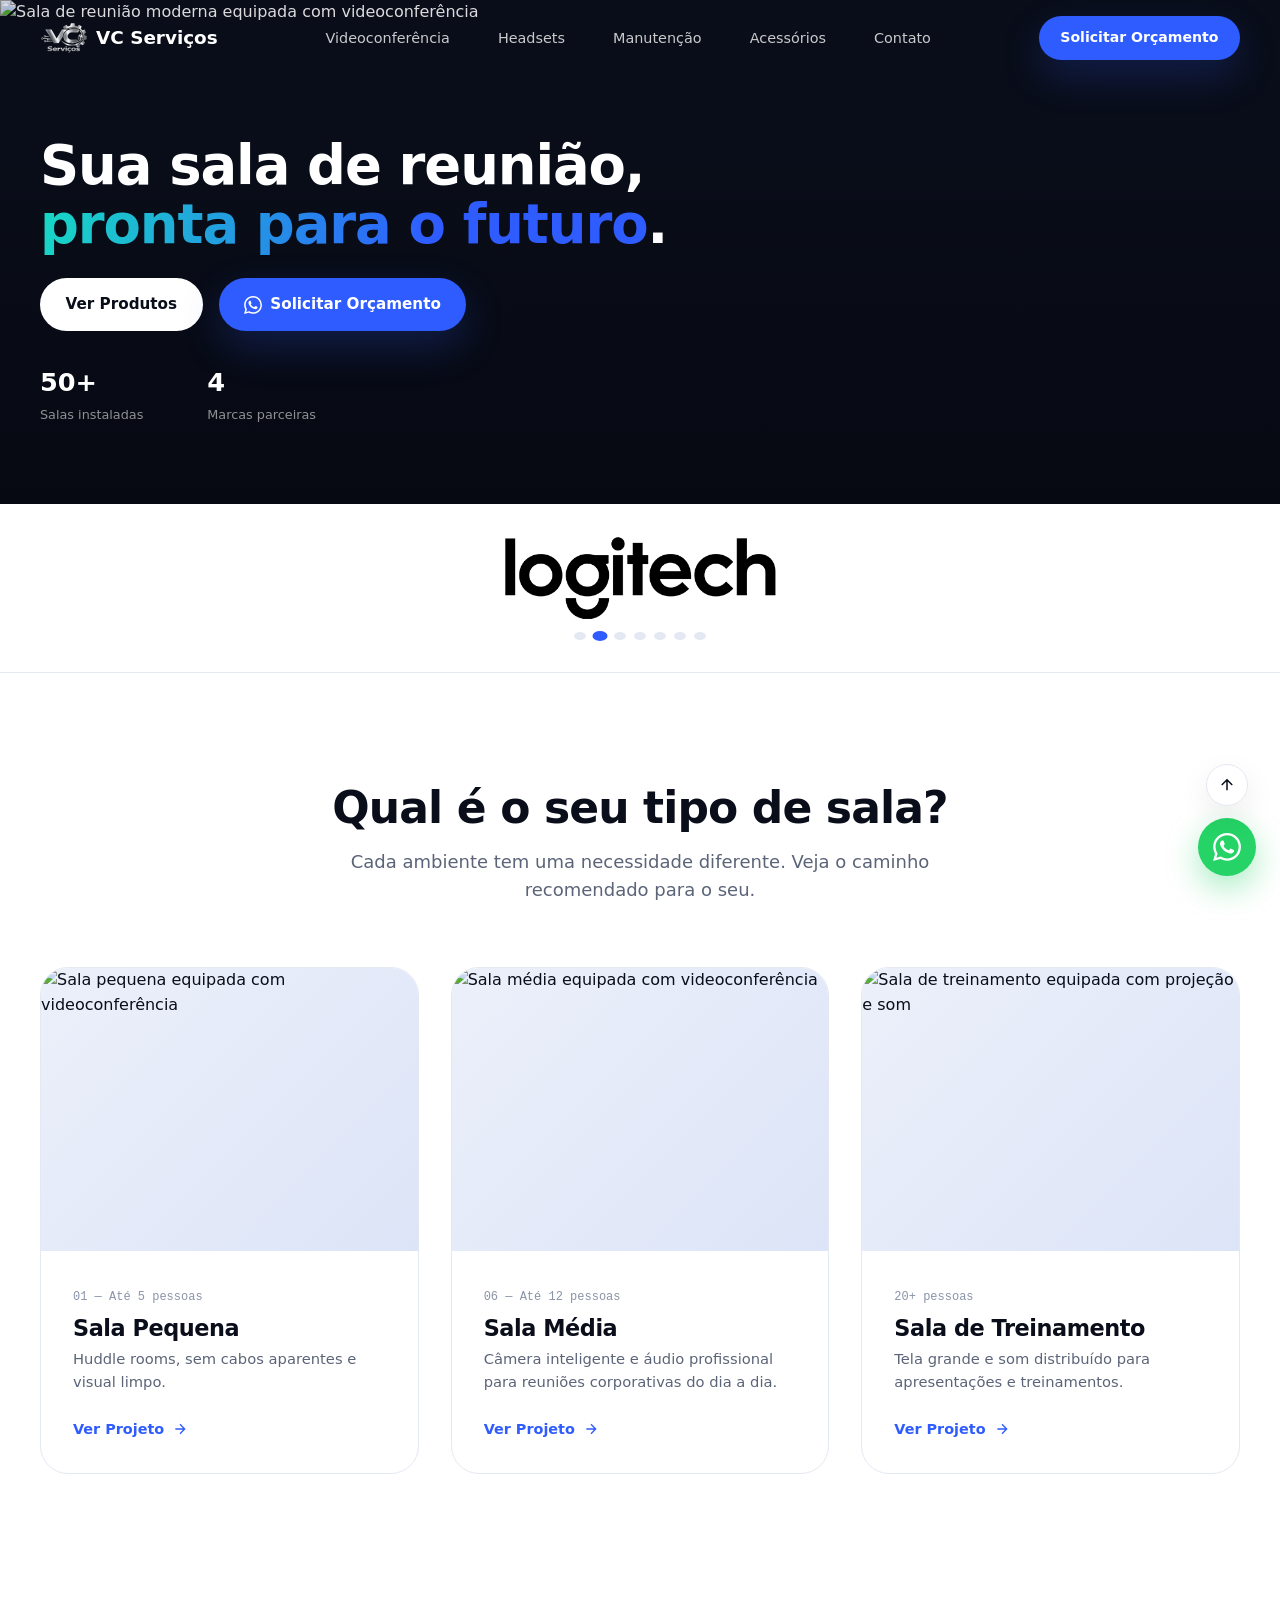
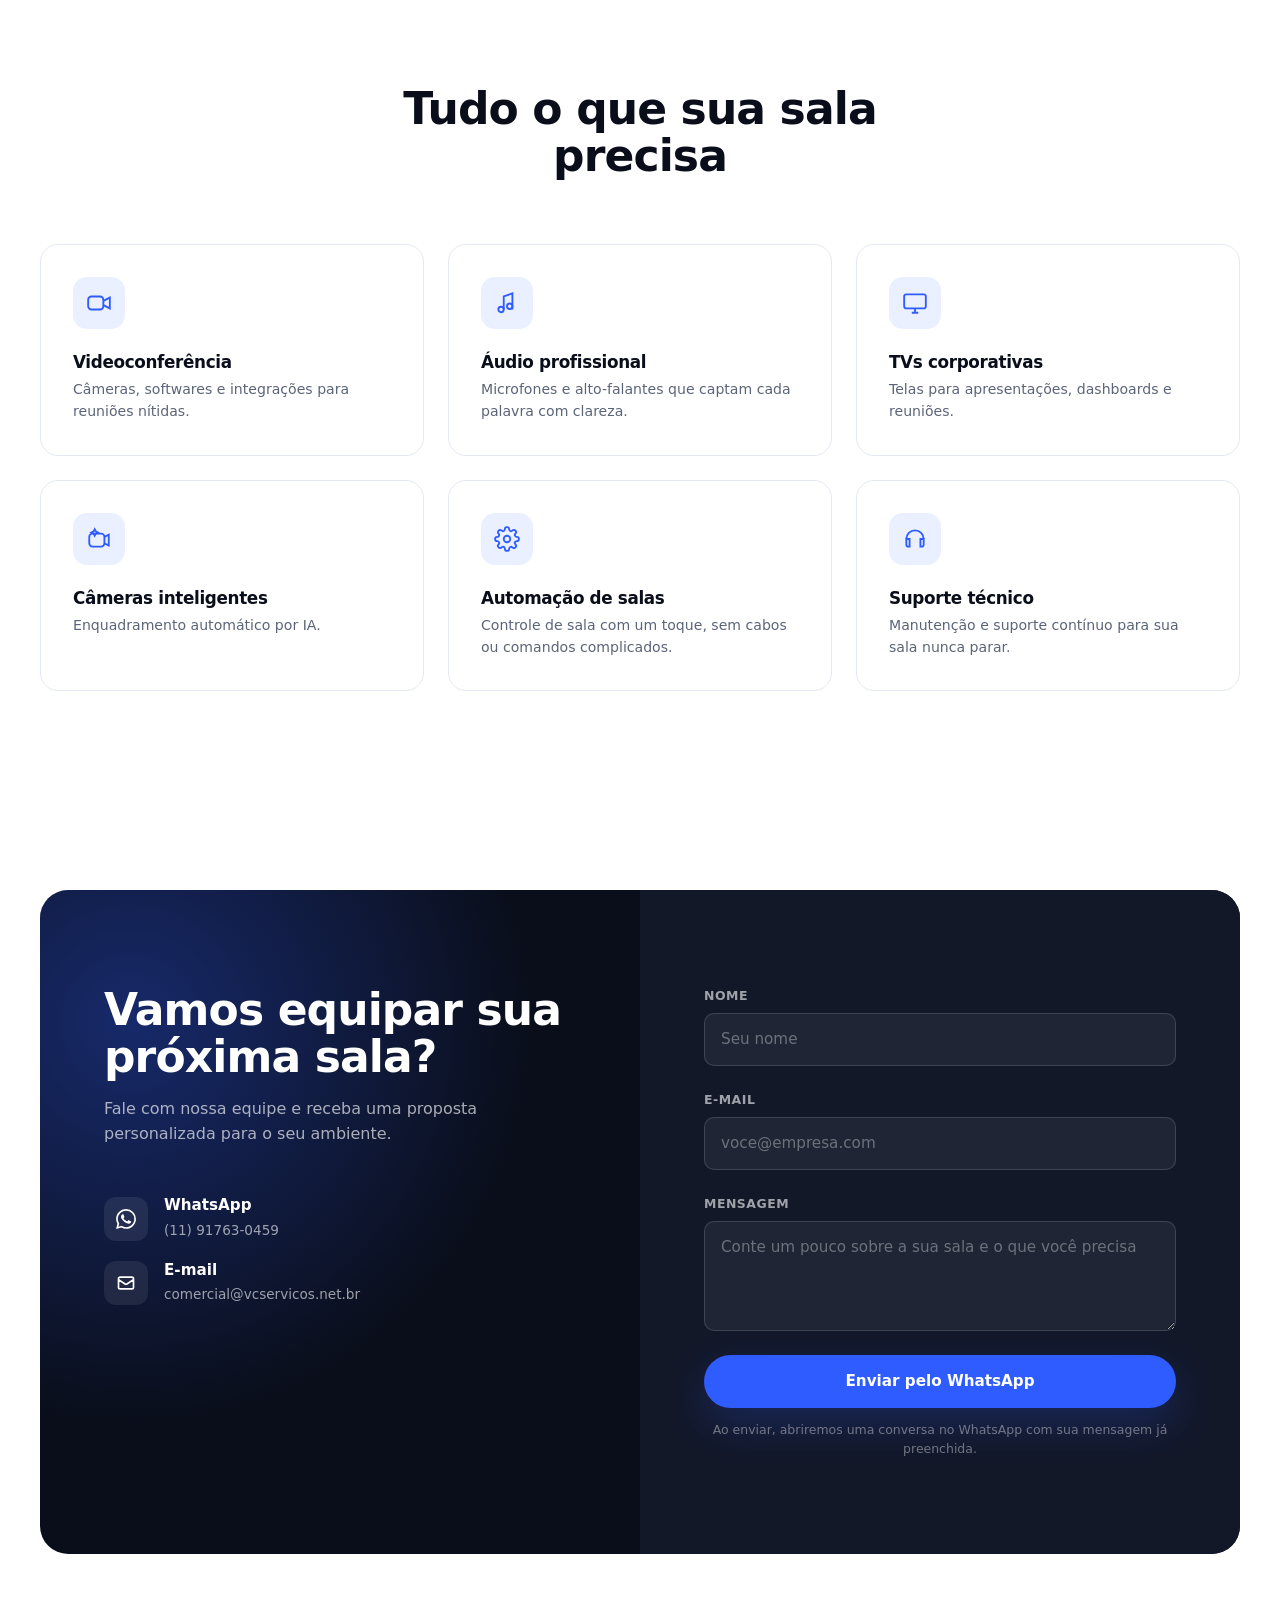
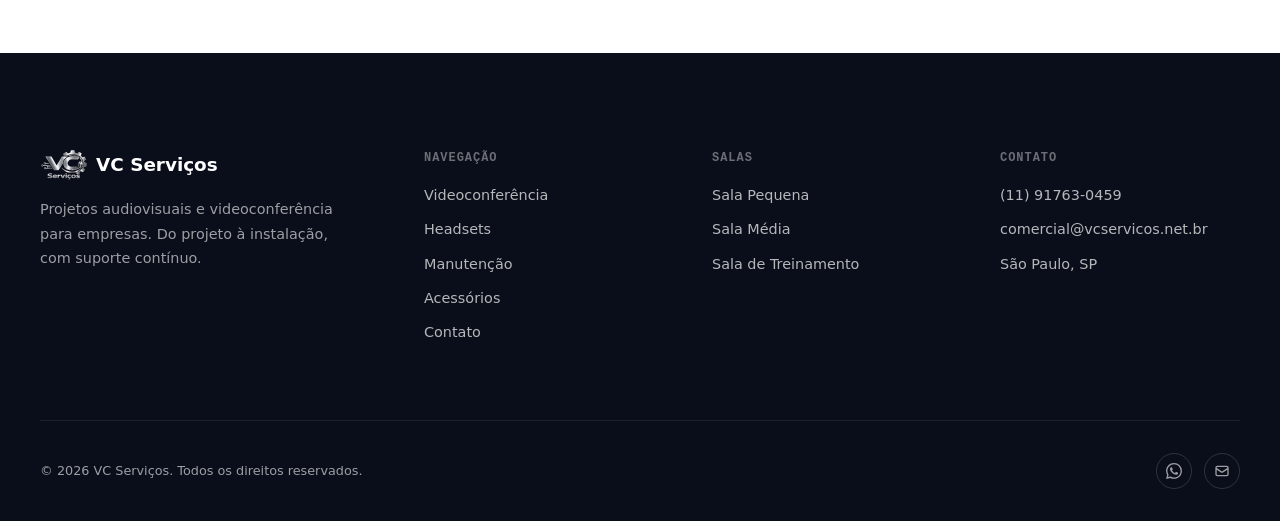
==== commit 19b3cf58: "TEST update" ====
--- a/index.html
+++ b/index.html
@@ -91,19 +91,19 @@
   <div class="logo-slider" data-logo-slider role="group" aria-roledescription="carrossel" aria-label="Marcas com as quais trabalhamos">
     <div class="logo-slides">
       <div class="logo-item is-active">
-        <img src="images/marcas/poly.png" alt="Poly" loading="lazy" onerror="this.hidden=true;this.nextElementSibling.hidden=false;">
+        <img src="images/marcas/Poly.png" alt="Poly" loading="lazy" onerror="this.hidden=true;this.nextElementSibling.hidden=false;">
         <span class="brand-wordmark" hidden>Poly</span>
       </div>
       <div class="logo-item">
-        <img src="images/marcas/logitech.png" alt="Logitech" loading="lazy" onerror="this.hidden=true;this.nextElementSibling.hidden=false;">
+        <img src="images/marcas/Logitech.png" alt="Logitech" loading="lazy" onerror="this.hidden=true;this.nextElementSibling.hidden=false;">
         <span class="brand-wordmark" hidden>Logitech</span>
       </div>
       <div class="logo-item">
-        <img src="images/marcas/yealink.png" alt="Yealink" loading="lazy" onerror="this.hidden=true;this.nextElementSibling.hidden=false;">
+        <img src="images/marcas/Yealink.png" alt="Yealink" loading="lazy" onerror="this.hidden=true;this.nextElementSibling.hidden=false;">
         <span class="brand-wordmark" hidden>Yealink</span>
       </div>
       <div class="logo-item">
-        <img src="images/marcas/jabra.png" alt="Jabra" loading="lazy" onerror="this.hidden=true;this.nextElementSibling.hidden=false;">
+        <img src="images/marcas/Jabra.png" alt="Jabra" loading="lazy" onerror="this.hidden=true;this.nextElementSibling.hidden=false;">
         <span class="brand-wordmark" hidden>Jabra</span>
       </div>
       <div class="logo-item">
